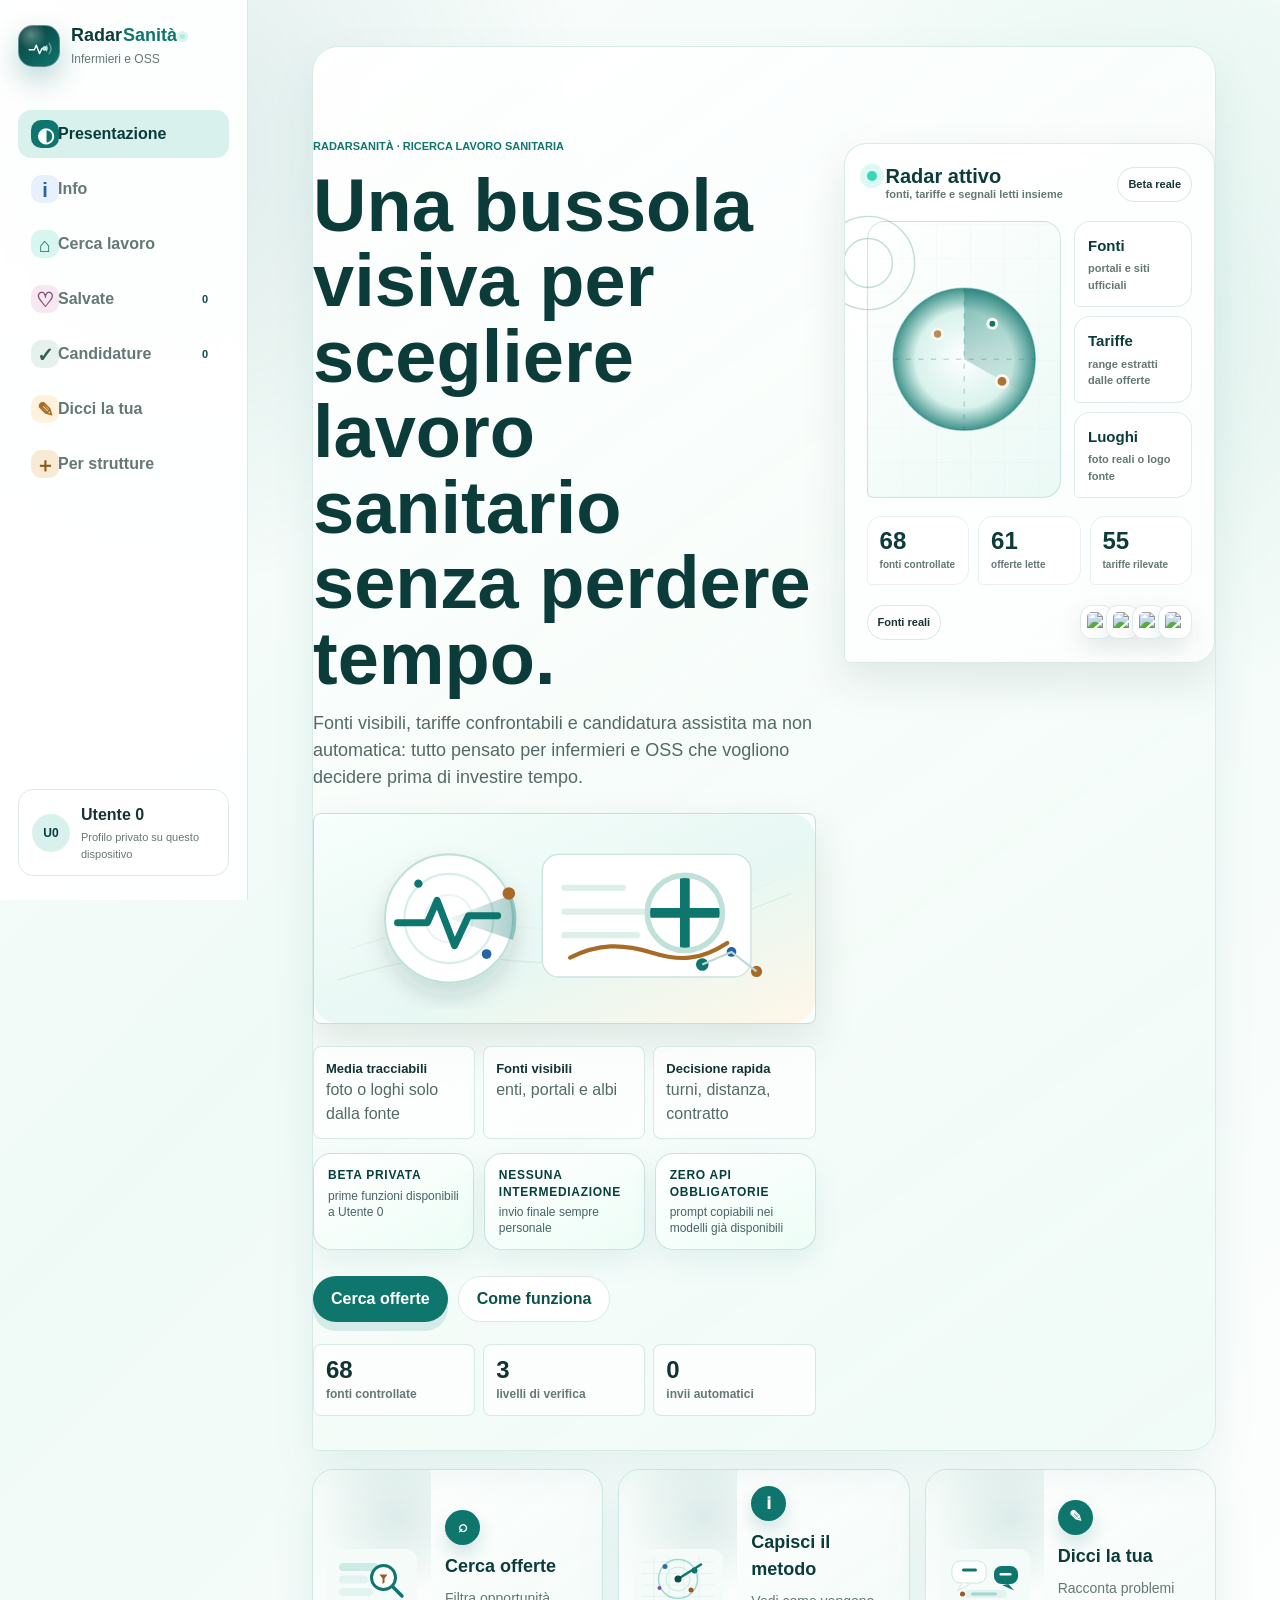
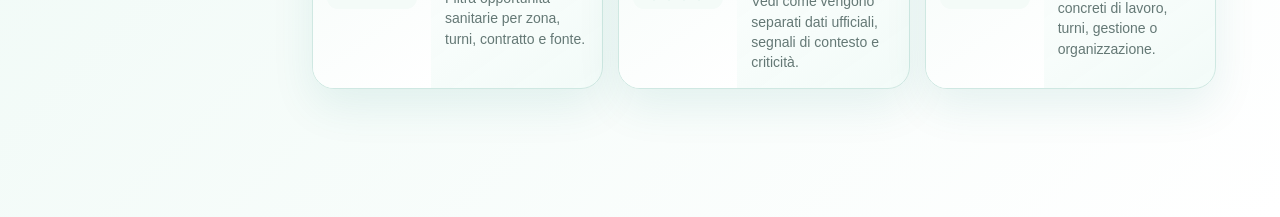
==== index.html @ 96eb1369 "Replace intro preview with brand radar" ====
<!doctype html>
<html lang="it">
<head>
  <meta charset="utf-8">
  <meta name="viewport" content="width=device-width, initial-scale=1">
  <meta name="theme-color" content="#0f766e">
  <meta http-equiv="Cache-Control" content="no-store, no-cache, must-revalidate">
  <meta http-equiv="Pragma" content="no-cache">
  <meta http-equiv="Expires" content="0">
  <title>RadarSanità</title>
  <script>
    (() => {
      const targetVersion = 57;
      const params = new URLSearchParams(window.location.search);
      const currentVersion = Number(params.get("v"));
      if (currentVersion && currentVersion < targetVersion) {
        params.set("v", String(targetVersion));
        window.location.replace(`${window.location.pathname}?${params.toString()}${window.location.hash}`);
      }
    })();
  </script>
  <link rel="stylesheet" href="styles.css?v=57">
</head>
<body>
  <div class="app-shell">
    <aside class="sidebar">
      <button class="brand" data-route="intro" aria-label="Vai alla presentazione">
        <span class="brand-mark" aria-hidden="true">
          <svg class="logo-mark" viewBox="0 0 48 48" role="img">
            <path class="logo-signal" d="M8 29h8l3-7 5 13 4-8h4"></path>
            <circle class="logo-origin" cx="32" cy="27" r="3"></circle>
            <path class="logo-wave inner" d="M35 23a8 8 0 0 1 0 8"></path>
            <path class="logo-wave outer" d="M39 19a14 14 0 0 1 0 16"></path>
          </svg>
        </span>
        <span>
          <strong class="brand-wordmark"><span>Radar</span><span>Sanità</span></strong>
          <small>Infermieri e OSS</small>
        </span>
      </button>

      <nav class="desktop-nav" aria-label="Navigazione principale">
        <button class="nav-item active" data-route="intro">
          <span class="nav-icon">◐</span>
          Presentazione
        </button>
        <button class="nav-item" data-route="info">
          <span class="nav-icon">i</span>
          Info
        </button>
        <button class="nav-item" data-route="home">
          <span class="nav-icon">⌂</span>
          Cerca lavoro
        </button>
        <button class="nav-item" data-route="saved">
          <span class="nav-icon">♡</span>
          Salvate
          <span class="nav-count" id="savedCount">0</span>
        </button>
        <button class="nav-item" data-route="applications">
          <span class="nav-icon">✓</span>
          Candidature
          <span class="nav-count" id="applicationCount">0</span>
        </button>
        <button class="nav-item" data-route="feedback">
          <span class="nav-icon">✎</span>
          Dicci la tua
        </button>
        <button class="nav-item" data-route="employers">
          <span class="nav-icon">＋</span>
          Per strutture
        </button>
      </nav>

      <div class="profile-card">
        <div class="avatar">U0</div>
        <div>
          <strong>Utente 0</strong>
          <small>Profilo privato su questo dispositivo</small>
        </div>
      </div>
    </aside>

    <main class="main">
      <header class="mobile-header">
        <button class="brand" data-route="intro" aria-label="Vai alla presentazione">
          <span class="brand-mark" aria-hidden="true">
            <svg class="logo-mark" viewBox="0 0 48 48" role="img">
              <path class="logo-signal" d="M8 29h8l3-7 5 13 4-8h4"></path>
              <circle class="logo-origin" cx="32" cy="27" r="3"></circle>
              <path class="logo-wave inner" d="M35 23a8 8 0 0 1 0 8"></path>
              <path class="logo-wave outer" d="M39 19a14 14 0 0 1 0 16"></path>
            </svg>
          </span>
          <span><strong class="brand-wordmark"><span>Radar</span><span>Sanità</span></strong></span>
        </button>
        <span class="avatar small-avatar" aria-label="Utente 0">U0</span>
      </header>

      <section class="view active" id="view-intro" data-view="intro">
        <div class="intro-hero">
          <div class="intro-copy">
            <span class="eyebrow">RadarSanità · Ricerca lavoro sanitaria</span>
            <h1>Una bussola visiva per scegliere lavoro sanitario senza perdere tempo.</h1>
            <p>
              Fonti visibili, tariffe confrontabili e candidatura assistita ma
              non automatica: tutto pensato per infermieri e OSS che
              vogliono decidere prima di investire tempo.
            </p>
            <img class="brand-hero-visual" src="assets/function-visuals/radarsanita-signature.svg" alt="Radar sanitario stilizzato con impulso, bussola e punti di ricerca">
            <div class="intro-signal-strip" aria-label="Segnali principali">
              <span><strong>Media tracciabili</strong> foto o loghi solo dalla fonte</span>
              <span><strong>Fonti visibili</strong> enti, portali e albi</span>
              <span><strong>Decisione rapida</strong> turni, distanza, contratto</span>
            </div>
            <div class="risk-mode-strip" aria-label="Modalità pilota a rischio minimo">
              <span><strong>Beta privata</strong> prime funzioni disponibili a Utente 0</span>
              <span><strong>Nessuna intermediazione</strong> invio finale sempre personale</span>
              <span><strong>Zero API obbligatorie</strong> prompt copiabili nei modelli già disponibili</span>
            </div>
            <div class="intro-actions">
              <button class="primary-button" data-route="home">Cerca offerte</button>
              <button class="secondary-button" data-route="info">Come funziona</button>
            </div>
            <div class="intro-proof-strip" aria-label="Copertura iniziale">
              <div><strong id="introSourceCount">13</strong><span>fonti controllate</span></div>
              <div><strong>3</strong><span>livelli di verifica</span></div>
              <div><strong>0</strong><span>invii automatici</span></div>
            </div>
          </div>

          <aside class="intro-panel product-preview brand-radar-card" aria-label="RadarSanita in funzione">
            <div class="radar-card-top">
              <div class="radar-card-brand">
                <span class="radar-live-dot" aria-hidden="true"></span>
                <strong>Radar attivo</strong>
                <small>fonti, tariffe e segnali letti insieme</small>
              </div>
              <span class="radar-card-status">Beta reale</span>
            </div>

            <div class="radar-composition">
              <div class="radar-screen" aria-hidden="true">
                <svg viewBox="0 0 260 260">
                  <defs>
                    <radialGradient id="radarGlow" cx="50%" cy="50%" r="55%">
                      <stop offset="0%" stop-color="#ffffff"></stop>
                      <stop offset="62%" stop-color="#d9f2ec"></stop>
                      <stop offset="100%" stop-color="#0f766e"></stop>
                    </radialGradient>
                    <linearGradient id="radarSweep" x1="0" y1="0" x2="1" y2="1">
                      <stop offset="0%" stop-color="#0f766e" stop-opacity="0.74"></stop>
                      <stop offset="100%" stop-color="#0f766e" stop-opacity="0"></stop>
                    </linearGradient>
                  </defs>
                  <circle class="radar-disc" cx="130" cy="130" r="96"></circle>
                  <circle class="radar-ring" cx="130" cy="130" r="33"></circle>
                  <circle class="radar-ring" cx="130" cy="130" r="63"></circle>
                  <path class="radar-cross" d="M130 34v192M34 130h192"></path>
                  <path class="radar-sweep" d="M130 130 L130 35 A95 95 0 0 1 213 177 Z"></path>
                  <path class="radar-pulse" d="M68 146h31l11-27 19 55 15-39h20"></path>
                  <circle class="radar-point point-a" cx="94" cy="96" r="7"></circle>
                  <circle class="radar-point point-b" cx="168" cy="82" r="6"></circle>
                  <circle class="radar-point point-c" cx="181" cy="160" r="8"></circle>
                </svg>
              </div>

              <div class="radar-signal-list">
                <span><strong>Fonti</strong><small>portali e siti ufficiali</small></span>
                <span><strong>Tariffe</strong><small>range estratti dalle offerte</small></span>
                <span><strong>Luoghi</strong><small>foto reali o logo fonte</small></span>
              </div>
            </div>

            <div class="radar-evidence-row" aria-label="Copertura letta dalla beta">
              <div><strong id="radarSourceCountShort">68</strong><span>fonti controllate</span></div>
              <div><strong id="radarOfferCount">61</strong><span>offerte lette</span></div>
              <div><strong id="radarSalaryCount">55</strong><span>tariffe rilevate</span></div>
            </div>

            <div class="radar-source-orbit" aria-label="Esempi di fonti consultate">
              <span>Fonti reali</span>
              <div>
                <img src="https://www.google.com/s2/favicons?domain=randstad.it&amp;sz=64" alt="Randstad">
                <img src="https://www.google.com/s2/favicons?domain=manpower.it&amp;sz=64" alt="Manpower">
                <img src="https://www.google.com/s2/favicons?domain=indeed.com&amp;sz=64" alt="Indeed">
                <img src="https://www.google.com/s2/favicons?domain=linkedin.com&amp;sz=64" alt="LinkedIn">
              </div>
            </div>
          </aside>
        </div>

        <section class="landing-choice-map" aria-label="Percorsi principali">
          <article data-route="home">
            <img src="assets/function-visuals/filter-search.svg" alt="Lente e filtro per cercare offerte sanitarie">
            <div>
              <span class="route-icon">⌕</span>
              <strong>Cerca offerte</strong>
              <p>Filtra opportunità sanitarie per zona, turni, contratto e fonte.</p>
            </div>
          </article>
          <article data-route="info">
            <img src="assets/function-visuals/radar-scan.svg" alt="Radar che separa fonti e segnali">
            <div>
              <span class="route-icon">i</span>
              <strong>Capisci il metodo</strong>
              <p>Vedi come vengono separati dati ufficiali, segnali di contesto e criticità.</p>
            </div>
          </article>
          <article data-route="feedback">
            <img src="assets/function-visuals/feedback-voice.svg" alt="Conversazioni e risposte aperte">
            <div>
              <span class="route-icon">✎</span>
              <strong>Dicci la tua</strong>
              <p>Racconta problemi concreti di lavoro, turni, gestione o organizzazione.</p>
            </div>
          </article>
        </section>
      </section>

      <section class="view" id="view-info" data-view="info">
        <div class="info-hero compact-info-hero">
          <div>
            <span class="eyebrow">Come funziona</span>
            <h1>Poche informazioni, ma utili alla scelta.</h1>
            <p>
              RadarSanità cerca offerte reali, mostra le fonti consultate, calcola
              la borsa dalle retribuzioni pubblicate e tiene separate le esperienze
              professionali dalle recensioni di pazienti o parenti.
            </p>
          </div>
          <img class="section-visual" src="assets/function-visuals/radar-scan.svg" alt="Radar stilizzato che collega fonti sanitarie">
        </div>

        <section class="decision-principles compact-principles" aria-label="Metodo sintetico">
          <div class="principle-grid">
            <article class="principle-card trust">
              <span class="principle-kicker">01</span>
              <img class="function-visual" src="assets/function-visuals/filter-search.svg" alt="Lente e filtro">
              <h3>Risultati solo dopo la ricerca</h3>
              <p>Profilo, posizione, raggio, turni e disponibilità definiscono cosa viene mostrato.</p>
            </article>
            <article class="principle-card value">
              <span class="principle-kicker">02</span>
              <img class="function-visual" src="assets/function-visuals/rate-market-clean.svg" alt="Grafico delle tariffe">
              <h3>Borsa da dati pubblicati</h3>
              <p>Il range nasce dalle retribuzioni lette nelle offerte consultate, non da esempi grafici.</p>
            </article>
            <article class="principle-card proof">
              <span class="principle-kicker">03</span>
              <img class="function-visual" src="assets/function-visuals/trust-stars.svg" alt="Stelle e verifica">
              <h3>Fonti e operatori separati</h3>
              <p>Loghi e link delle fonti restano visibili; le opinioni valgono solo se professionali.</p>
            </article>
          </div>
        </section>

        <section class="source-registry-section" id="sourceRegistry" aria-labelledby="sourceRegistryTitle">
          <div class="source-registry-heading">
            <div>
              <span class="eyebrow">Fonti consultate</span>
              <h2 id="sourceRegistryTitle">Ogni fonte deve essere apribile.</h2>
              <p>I loghi nelle schede derivano dai domini reali consultati. Nessuna legenda astratta sostituisce il sito originale.</p>
            </div>
            <img src="assets/function-visuals/radar-scan.svg" alt="Radar stilizzato che collega fonti diverse">
          </div>
          <div class="source-registry-list" id="sourceRegistryList" aria-live="polite"></div>
        </section>
      </section>

      <section class="view" id="view-home" data-view="home">
        <div class="home-hero">
          <div class="hero-copy">
            <span class="eyebrow">Ricerca su misura</span>
            <h1>Costruisci una ricerca che parte da te.</h1>
            <p>
              Parti dalla tua posizione attuale e scegli il raggio di ricerca. Puoi
              cercare vicino a te o in tutta Italia: vengono elaborati solo risultati
              coerenti con il tuo profilo e i tuoi vincoli.
            </p>
          </div>

          <div class="search-workbench">
            <form class="search-panel" id="searchForm">
              <div class="search-intake-heading">
                <span class="eyebrow">La tua ricerca</span>
                <strong>Completa tutti i passaggi per vedere risultati.</strong>
              </div>

              <div class="search-intake-grid">
                <section class="search-intake-step">
                  <span>01</span>
                  <div>
                    <h2>Profilo</h2>
                    <label for="searchRole">Quale lavoro cerchi?</label>
                    <select id="searchRole" required>
                      <option value="">Scegli il tuo profilo</option>
                      <option value="infermiere">Infermiere/a</option>
                      <option value="oss">OSS</option>
                    </select>
                  </div>
                </section>

                <section class="search-intake-step">
                  <span>02</span>
                  <div>
                    <h2>Distanza</h2>
                    <div class="location-field">
                      <label for="searchLocation">La tua posizione di partenza</label>
                      <div>
                        <input id="searchLocation" type="text" readonly aria-describedby="searchLocationHint" placeholder="Rilevamento della posizione...">
                        <button class="location-button" type="button" data-action="locate-search" aria-label="Aggiorna la mia posizione attuale" title="Aggiorna la mia posizione attuale">⌖</button>
                      </div>
                      <small id="searchLocationHint">La posizione attuale viene richiesta all'apertura della ricerca e serve solo a calcolare il raggio in km.</small>
                    </div>
                    <div class="location-tool" aria-label="Selezione punto di partenza">
                      <div class="location-tool-head">
                        <span aria-hidden="true">⌖</span>
                        <div>
                          <strong>Imposta il punto di partenza</strong>
                          <small>Puoi usare la posizione attuale o scegliere una località italiana.</small>
                        </div>
                      </div>
                      <div class="place-search-row">
                        <label for="searchPlace">Cerca città o comune</label>
                        <div>
                          <input id="searchPlace" list="italianPlaces" autocomplete="off" placeholder="Es. Torino, Milano, Roma, Orvieto...">
                          <button type="button" data-action="select-place">Imposta</button>
                        </div>
                        <datalist id="italianPlaces">
                          <option value="Torino"></option>
                          <option value="Lanzo Torinese"></option>
                          <option value="Ciriè"></option>
                          <option value="Venaria Reale"></option>
                          <option value="San Mauro Torinese"></option>
                          <option value="Ivrea"></option>
                          <option value="Alessandria"></option>
                          <option value="Milano"></option>
                          <option value="Bergamo"></option>
                          <option value="Capriate San Gervasio"></option>
                          <option value="Brescia"></option>
                          <option value="Genova"></option>
                          <option value="Bologna"></option>
                          <option value="Firenze"></option>
                          <option value="Venezia"></option>
                          <option value="Padova"></option>
                          <option value="Roma"></option>
                          <option value="Orvieto"></option>
                          <option value="Napoli"></option>
                          <option value="Bari"></option>
                          <option value="Pescara"></option>
                          <option value="Palermo"></option>
                          <option value="Cagliari"></option>
                        </datalist>
                      </div>
                      <div class="selected-place-card" id="selectedPlaceCard">
                        <span>Origine</span>
                        <strong>Non ancora impostata</strong>
                        <small>Il raggio partirà da qui quando scegli una distanza in km.</small>
                      </div>
                      <div class="place-shortcuts" aria-label="Località rapide">
                        <button type="button" data-action="map-location" data-label="Torino" data-lat="45.0703" data-lng="7.6869">Torino</button>
                        <button type="button" data-action="map-location" data-label="Milano" data-lat="45.4642" data-lng="9.1900">Milano</button>
                        <button type="button" data-action="map-location" data-label="Roma" data-lat="41.9028" data-lng="12.4964">Roma</button>
                        <button type="button" data-action="map-location" data-label="Napoli" data-lat="40.8518" data-lng="14.2681">Napoli</button>
                        <button type="button" data-action="map-location" data-label="Bari" data-lat="41.1171" data-lng="16.8719">Bari</button>
                        <button type="button" data-action="map-location" data-label="Palermo" data-lat="38.1157" data-lng="13.3615">Palermo</button>
                      </div>
                    </div>
                    <label for="searchDistance">Entro quale distanza vuoi cercare?</label>
                    <select id="searchDistance" required>
                      <option value="">Scegli una distanza</option>
                      <option value="10">Entro 10 km</option>
                      <option value="15">Entro 15 km</option>
                      <option value="30">Entro 30 km</option>
                      <option value="50">Entro 50 km</option>
                      <option value="9999">In tutta Italia</option>
                    </select>
                  </div>
                </section>

                <section class="search-intake-step">
                  <span>03</span>
                  <div>
                    <h2>Vincoli</h2>
                    <span class="choice-group-label" id="searchShiftsLabel">Quale organizzazione accetti?</span>
                    <div class="preference-grid" role="group" aria-labelledby="searchShiftsLabel">
                      <label class="preference-chip"><input type="checkbox" name="searchShift" value="noNights"> Escludi notti</label>
                      <label class="preference-chip"><input type="checkbox" name="searchShift" value="dayOnly"> Solo diurno</label>
                      <label class="preference-chip"><input type="checkbox" name="searchShift" value="twoShifts"> Due turni</label>
                      <label class="preference-chip"><input type="checkbox" name="searchShift" value="threeShifts"> Tre turni</label>
                      <label class="preference-chip"><input type="checkbox" name="searchShift" value="any" checked> Valuto tutto</label>
                    </div>
                    <span class="choice-group-label" id="searchAvailabilityLabel">Quando saresti disponibile?</span>
                    <div class="preference-grid" role="group" aria-labelledby="searchAvailabilityLabel">
                      <label class="preference-chip"><input type="checkbox" name="searchAvailability" value="immediate"> Da subito</label>
                      <label class="preference-chip"><input type="checkbox" name="searchAvailability" value="days"> Entro giorni</label>
                      <label class="preference-chip"><input type="checkbox" name="searchAvailability" value="weeks"> Entro settimane</label>
                      <label class="preference-chip"><input type="checkbox" name="searchAvailability" value="months"> Tra mesi</label>
                      <label class="preference-chip"><input type="checkbox" name="searchAvailability" value="any" checked> Da concordare</label>
                    </div>
                  </div>
                </section>
              </div>

              <fieldset class="intake-contracts">
                <legend>Contratto che valuti</legend>
                <label class="check-row"><input type="checkbox" value="Tempo indeterminato" name="intakeContract"> Tempo indeterminato</label>
                <label class="check-row"><input type="checkbox" value="Tempo determinato" name="intakeContract"> Tempo determinato</label>
                <label class="check-row"><input type="checkbox" value="Partita IVA / libera professione" name="intakeContract"> Partita IVA</label>
              </fieldset>

              <label class="search-label" for="searchNotes">Cosa vuoi evitare o trovare? <span>facoltativo</span></label>
              <textarea id="searchNotes" rows="3" autocomplete="off" placeholder="Es. festivi solo occasionali, preferisco ambulatorio, auto disponibile..."></textarea>

              <button class="primary-button search-button intake-submit" type="submit">
                Elabora la mia ricerca
              </button>
            <p class="search-intake-note">Nessuna bacheca generale: vedrai solo risultati nel raggio e con i criteri scelti.</p>
            </form>

            <aside class="live-radar-panel" aria-label="Radar ricerca">
              <div class="radar-panel-head">
                <span>Ricerca su misura</span>
                <strong id="radarSourceCount">13 fonti controllate</strong>
              </div>
              <div class="radar-scope" aria-hidden="true">
                <span class="radar-ring r1"></span>
                <span class="radar-ring r2"></span>
                <span class="radar-ring r3"></span>
                <span class="radar-axis horizontal"></span>
                <span class="radar-axis vertical"></span>
                <span class="radar-sweep"></span>
                <span class="radar-hit hit-a"></span>
                <span class="radar-hit hit-b"></span>
                <span class="radar-hit hit-c"></span>
              </div>
              <div class="radar-legend">
                <span><strong>Profilo</strong> prima scelta</span>
                <span><strong>Vincoli</strong> prima dei risultati</span>
                <span><strong>Fonti</strong> solo nel perimetro scelto</span>
              </div>
            </aside>
          </div>
        </div>

      </section>

      <section class="view" id="view-results" data-view="results">
        <div class="page-header">
          <button class="back-button" data-route="home" aria-label="Torna alla home">←</button>
          <div>
            <span class="eyebrow">Risultati</span>
            <h1>Offerte adatte a te</h1>
            <p id="resultsSummary">La tua ricerca personalizzata</p>
          </div>
        </div>

        <div class="triage-strip" id="resultsTriage" aria-label="Sintesi della tua ricerca">
          <div><small>Prima scelta</small><strong>Ambulatoriale</strong><span>Massima compatibilità</span></div>
          <div><small>Da leggere</small><strong>2 criticità</strong><span>Retribuzione e festivi</span></div>
          <div><small>Scartate</small><strong>31 offerte</strong><span>Fuori profilo o distanza</span></div>
        </div>

        <div class="results-layout">
          <aside class="filters-panel">
            <div class="filter-panel-header">
              <h2>Filtri</h2>
              <button class="text-button" id="resetFilters">Azzera</button>
            </div>

            <label class="field-label" for="categoryFilter">Tipologia</label>
            <select id="categoryFilter">
              <option value="all">Tutte</option>
              <option value="privato">Lavoro privato</option>
              <option value="concorso">Concorsi e avvisi</option>
              <option value="lp">Libera professione</option>
              <option value="oss">Opportunità OSS</option>
            </select>

            <label class="field-label spaced-label" for="distanceFilter">Distanza massima</label>
            <select id="distanceFilter">
              <option value="100">Qualsiasi</option>
              <option value="30" selected>30 km</option>
              <option value="15">15 km</option>
              <option value="10">10 km</option>
              <option value="50">50 km</option>
              <option value="9999">Nessun limite nazionale</option>
            </select>

            <fieldset>
              <legend>Contratto</legend>
              <label class="check-row">
                <input type="checkbox" value="Tempo indeterminato" name="contract">
                Tempo indeterminato
              </label>
              <label class="check-row">
                <input type="checkbox" value="Tempo determinato" name="contract">
                Tempo determinato
              </label>
              <label class="check-row">
                <input type="checkbox" value="Partita IVA / libera professione" name="contract">
                Partita IVA
              </label>
            </fieldset>

            <span class="field-label spaced-label">Turni</span>
            <div class="filter-choice-grid" role="group" aria-label="Filtro turni">
              <label class="check-row"><input type="checkbox" value="any" name="shiftFilter" checked> Qualsiasi</label>
              <label class="check-row"><input type="checkbox" value="noNights" name="shiftFilter"> Senza notti</label>
              <label class="check-row"><input type="checkbox" value="dayOnly" name="shiftFilter"> Solo diurno</label>
              <label class="check-row"><input type="checkbox" value="twoShifts" name="shiftFilter"> Due turni</label>
              <label class="check-row"><input type="checkbox" value="threeShifts" name="shiftFilter"> Tre turni</label>
            </div>

            <span class="field-label spaced-label">Disponibilità a iniziare</span>
            <div class="filter-choice-grid" role="group" aria-label="Filtro disponibilità">
              <label class="check-row"><input type="checkbox" value="any" name="availabilityFilter" checked> Da concordare</label>
              <label class="check-row"><input type="checkbox" value="immediate" name="availabilityFilter"> Da subito</label>
              <label class="check-row"><input type="checkbox" value="days" name="availabilityFilter"> Entro giorni</label>
              <label class="check-row"><input type="checkbox" value="weeks" name="availabilityFilter"> Entro settimane</label>
              <label class="check-row"><input type="checkbox" value="months" name="availabilityFilter"> Tra mesi</label>
            </div>

            <button class="primary-button full-button" id="applyFilters">
              Applica filtri
            </button>
          </aside>

          <div class="results-content">
            <section class="screening-panel" aria-labelledby="screeningTitle">
              <div>
                <span class="eyebrow">Scrematura guidata</span>
                <h2 id="screeningTitle">Perché vedi questi risultati</h2>
                <p id="screeningSummary">RadarSanità applica filtri dichiarati e accorpa le offerte uguali trovate su più fonti.</p>
              </div>
              <div class="screening-grid" id="screeningGrid"></div>
            </section>

            <div class="results-toolbar">
              <strong id="resultCount">0 offerte</strong>
              <label>
                Ordina
                <select id="sortJobs">
                  <option value="match">Più adatte</option>
                  <option value="distance">Più vicine</option>
                  <option value="deadline">Scadenza</option>
                </select>
              </label>
            </div>
            <div class="job-list" id="jobList"></div>
            <div class="empty-state hidden" id="emptyState">
              <span class="empty-icon">⌕</span>
              <h2>Nessuna offerta verificata per la tua ricerca</h2>
              <p>La raccolta viene analizzata, ma nessuna scheda supera tutti i vincoli impostati.</p>
              <div class="search-analysis" id="searchAnalysis"></div>
              <button class="secondary-button" id="emptyReset">Modifica la ricerca</button>
            </div>
            <section class="personal-market-panel" id="personalMarketPanel" aria-live="polite"></section>
          </div>
        </div>
      </section>

      <section class="view" id="view-detail" data-view="detail">
        <div id="jobDetail"></div>
      </section>

      <section class="view" id="view-apply" data-view="apply">
        <div id="applicationWizard"></div>
      </section>

      <section class="view" id="view-saved" data-view="saved">
        <div class="page-header">
          <button class="back-button" data-route="home">←</button>
          <div>
            <span class="eyebrow">Area personale</span>
            <h1>Offerte salvate</h1>
            <p>Le opportunità che vuoi rivedere con calma.</p>
          </div>
        </div>
        <div class="job-list" id="savedJobs"></div>
        <div class="empty-state" id="savedEmpty">
          <span class="empty-icon">♡</span>
          <h2>Non hai ancora salvato offerte</h2>
          <p>Usa il cuore sulle offerte che vuoi ritrovare qui.</p>
          <button class="primary-button" data-route="home">Avvia una ricerca</button>
        </div>
      </section>

      <section class="view" id="view-applications" data-view="applications">
        <div class="page-header">
          <button class="back-button" data-route="home">←</button>
          <div>
            <span class="eyebrow">Area personale</span>
            <h1>Le tue candidature</h1>
            <p>Bozze, checklist e passaggi preparati per candidarti personalmente sui canali ufficiali.</p>
          </div>
        </div>

        <div class="application-list" id="applicationsList" aria-live="polite"></div>
      </section>

      <section class="view" id="view-feedback" data-view="feedback">
        <div class="feedback-hero">
          <div>
            <span class="eyebrow">Dicci la tua</span>
            <h1>Racconta cosa pesa davvero nel lavoro sanitario.</h1>
            <p>
              Rispondi con episodi concreti: turni, carichi, clima, crescita,
              burocrazia, famiglia, ricerca lavoro, gestione personale o qualunque
              altro problema che incontri davvero.
            </p>
          </div>
          <aside class="feedback-note-card">
            <span>Due percorsi</span>
            <strong>Professionisti e strutture</strong>
            <p>Le domande cambiano in base a chi vive il reparto e a chi organizza il personale.</p>
          </aside>
        </div>

        <div class="feedback-role-toggle" role="group" aria-label="Scegli il percorso">
          <button class="selected" type="button" data-feedback-role="candidate">
            <span>IN</span>
            Infermieri e OSS
          </button>
          <button type="button" data-feedback-role="employer">
            <span>EN</span>
            Enti e strutture
          </button>
        </div>

        <form class="feedback-form" id="feedbackForm">
          <div class="feedback-panel" data-feedback-panel="candidate">
            <div class="feedback-question">
              <label for="fbCandidateSearch">Negli ultimi mesi, quale problema lavorativo ti ha pesato di più?</label>
              <textarea id="fbCandidateSearch" rows="4" placeholder="Turni, carichi, notti, clima, stipendio, distanza, famiglia, formazione, burocrazia, altro..."></textarea>
            </div>
            <div class="feedback-question">
              <label for="fbCandidateMissing">Racconta un episodio concreto in cui ti sei sentito bloccato o poco ascoltato.</label>
              <textarea id="fbCandidateMissing" rows="4" placeholder="Cosa è successo, chi era coinvolto, cosa hai provato a fare e cosa non ha funzionato?"></textarea>
            </div>
            <div class="feedback-question">
              <label for="fbCandidateAbandoned">Quale decisione o attività rimandi spesso perché è troppo faticosa?</label>
              <textarea id="fbCandidateAbandoned" rows="4" placeholder="Cambiare lavoro, chiedere informazioni, organizzare turni, fare documenti, parlare con coordinatori, formarti..."></textarea>
            </div>
            <div class="feedback-question">
              <label for="fbCandidateWorkaround">Come provi a risolvere oggi e cosa ti costa?</label>
              <textarea id="fbCandidateWorkaround" rows="4" placeholder="Colleghi, gruppi, chiamate, note, agenzie, famiglia, rinunce, straordinari, compromessi, tempo perso..."></textarea>
            </div>
          </div>

          <div class="feedback-panel hidden" data-feedback-panel="employer">
            <div class="feedback-question">
              <label for="fbEmployerSearch">Quale problema organizzativo o di personale pesa di più oggi?</label>
              <textarea id="fbEmployerSearch" rows="4" placeholder="Turnover, assenze, copertura turni, clima interno, candidature, costi, formazione, documenti, qualità assistenziale..."></textarea>
            </div>
            <div class="feedback-question">
              <label for="fbEmployerBlock">Racconta l'ultimo episodio in cui il problema ha creato un costo concreto.</label>
              <textarea id="fbEmployerBlock" rows="4" placeholder="Turno scoperto, urgenza, agenzia, straordinari, lamentele, colloqui saltati, reparto in difficoltà..."></textarea>
            </div>
            <div class="feedback-question">
              <label for="fbEmployerRepeat">Quale attività ripetitiva porta via più tempo al coordinamento?</label>
              <textarea id="fbEmployerRepeat" rows="4" placeholder="Telefonate, chiarimenti, turni, documenti, colloqui, inserimenti, gestione assenze, comunicazioni interne..."></textarea>
            </div>
            <div class="feedback-question">
              <label for="fbEmployerTools">Come lo gestite oggi e cosa non funziona bene?</label>
              <textarea id="fbEmployerTools" rows="4" placeholder="Fogli, gestionali, chat, agenzie, passaparola, procedure interne, riunioni, soluzioni manuali o temporanee..."></textarea>
            </div>
          </div>

          <div class="feedback-actions">
            <button class="primary-button" type="button" data-action="copy-feedback">Copia risposte</button>
            <button class="secondary-button" type="reset">Ripulisci</button>
          </div>
        </form>
      </section>

      <section class="view" id="view-employers" data-view="employers">
        <div class="sponsor-page">
          <section class="sponsor-hero">
            <div>
              <span class="eyebrow">Enti e strutture</span>
              <h1>Sponsorizzazioni dichiarate, solo se compatibili con le ricerche.</h1>
              <p>
                Le strutture possono chiedere priorità di evidenza sulla piattaforma.
                La visibilità commerciale resta separata dalla compatibilità: un annuncio
                sponsorizzato compare in evidenza solo quando è pertinente per ruolo,
                zona, turni e requisiti cercati dall'utente.
              </p>
              <div class="sponsor-safety-strip">
                <span>Nessuna vendita di profili</span>
                <span>Nessun pay-per-hire</span>
                <span>Sponsorizzazione dichiarata</span>
              </div>
            </div>
            <img src="assets/function-visuals/trust-stars.svg" alt="Priorità dichiarata e compatibilità verificata">
          </section>

          <form class="sponsor-form" id="sponsorForm">
            <div class="sponsor-risk-note">
              RadarSanità in questa fase non fa intermediazione, selezione o invio di candidati alle strutture. Raccoglie richieste commerciali per dare evidenza dichiarata a offerte compatibili e migliorare la chiarezza delle informazioni pubblicate.
            </div>
            <div class="form-grid">
              <div class="form-field">
                <label for="sponsorStructure">Nome struttura o ente</label>
                <input id="sponsorStructure" placeholder="Es. RSA, clinica, cooperativa, ente pubblico">
              </div>
              <div class="form-field">
                <label for="sponsorReferent">Referente</label>
                <input id="sponsorReferent" placeholder="Nome e ruolo">
              </div>
              <div class="form-field">
                <label for="sponsorContact">Email o telefono</label>
                <input id="sponsorContact" placeholder="Contatto per essere richiamati">
              </div>
              <div class="form-field">
                <label for="sponsorArea">Zona e profili cercati</label>
                <input id="sponsorArea" placeholder="Es. Torino Nord, infermieri, OSS, notti, RSA">
              </div>
              <div class="form-field full">
                <label for="sponsorMessage">Messaggio</label>
                <textarea id="sponsorMessage" rows="7" placeholder="Scrivi cosa vuoi sponsorizzare, per quale periodo, quali profili cerchi e quali dati vuoi rendere visibili."></textarea>
              </div>
            </div>
            <div class="sponsor-note">
              La richiesta non altera i risultati organici: serve a valutare una posizione in evidenza dichiarata e compatibile, senza costi tecnici aggiuntivi nella fase pilota.
            </div>
            <div class="sponsor-actions">
              <button class="primary-button" type="button" data-action="copy-sponsor-request">Copia richiesta</button>
              <button class="secondary-button" type="reset">Ripulisci</button>
            </div>
          </form>
        </div>
      </section>
    </main>

    <nav class="mobile-nav" aria-label="Navigazione mobile">
      <button class="mobile-nav-item active" data-route="intro">
        <span>◐</span>
        Home
      </button>
      <button class="mobile-nav-item" data-route="info">
        <span>i</span>
        Info
      </button>
      <button class="mobile-nav-item" data-route="home">
        <span>⌂</span>
        Cerca
      </button>
      <button class="mobile-nav-item" data-route="saved">
        <span>♡</span>
        Salvate
      </button>
      <button class="mobile-nav-item" data-route="feedback">
        <span>✎</span>
        Dicci
      </button>
      <button class="mobile-nav-item" data-route="employers">
        <span>＋</span>
        Enti
      </button>
    </nav>
  </div>

  <div class="toast" id="toast" role="status" aria-live="polite"></div>

  <script src="data.js?v=57"></script>
  <script src="app.js?v=57"></script>
</body>
</html>
---- styles.css ----
:root {
  --teal-950: #0b3c3a;
  --teal-900: #0d514c;
  --teal-700: #0f766e;
  --teal-600: #12857b;
  --teal-100: #d9f1ed;
  --teal-50: #eef9f7;
  --blue: #316f9f;
  --blue-soft: #e9f3fb;
  --green: #2f855a;
  --green-soft: #e8f6ee;
  --violet: #7157aa;
  --violet-soft: #f0edfa;
  --amber: #a96f1f;
  --amber-soft: #fff5dc;
  --rose: #b84d63;
  --rose-soft: #fbecef;
  --ink: #173332;
  --muted: #647875;
  --paper: #f6f8f7;
  --surface: #ffffff;
  --line: #dfe8e5;
  --soft: #f0f4f3;
  --orange: #d96d2b;
  --orange-soft: #fff0e6;
  --red: #c4443c;
  --shadow: 0 18px 50px rgba(20, 67, 62, 0.09);
  --sidebar-width: 248px;
}

* {
  box-sizing: border-box;
}

html {
  min-height: 100%;
  background: var(--paper);
  scroll-behavior: smooth;
}

body {
  min-height: 100vh;
  margin: 0;
  color: var(--ink);
  background:
    linear-gradient(180deg, #f8fbfa 0%, #eef5f2 45%, #fffaf5 100%);
  font-family: Inter, ui-sans-serif, -apple-system, BlinkMacSystemFont, "Segoe UI", sans-serif;
  line-height: 1.5;
}

button,
input,
select,
textarea {
  font: inherit;
}

button {
  color: inherit;
}

button:focus-visible,
input:focus-visible,
select:focus-visible,
textarea:focus-visible,
summary:focus-visible {
  outline: 3px solid rgba(18, 133, 123, 0.25);
  outline-offset: 2px;
}

h1,
h2,
h3,
h4,
p {
  margin-top: 0;
}

.hidden {
  display: none !important;
}

.app-shell {
  min-height: 100vh;
}

.sidebar {
  position: fixed;
  inset: 0 auto 0 0;
  z-index: 20;
  display: flex;
  width: var(--sidebar-width);
  flex-direction: column;
  padding: 24px 18px;
  border-right: 1px solid var(--line);
  background: rgba(255, 255, 255, 0.92);
  backdrop-filter: blur(16px);
}

.brand {
  display: flex;
  align-items: center;
  gap: 11px;
  padding: 0;
  border: 0;
  background: transparent;
  cursor: pointer;
  text-align: left;
}

.brand-mark {
  display: grid;
  width: 42px;
  height: 42px;
  flex: 0 0 42px;
  place-items: center;
  border: 1px solid rgba(255, 255, 255, 0.32);
  border-radius: 15px;
  color: white;
  background:
    radial-gradient(circle at 30% 22%, rgba(217, 241, 237, 0.36), transparent 36%),
    linear-gradient(145deg, var(--teal-950), var(--teal-700));
  box-shadow: 0 12px 28px rgba(15, 118, 110, 0.29);
  font-weight: 900;
}

.logo-mark {
  width: 31px;
  height: 31px;
  overflow: visible;
}

.logo-signal,
.logo-wave {
  fill: none;
  stroke-linecap: round;
  stroke-linejoin: round;
}

.logo-signal {
  stroke: #ffffff;
  stroke-width: 2.2;
}

.logo-wave.inner {
  stroke: rgba(217, 241, 237, 0.78);
  stroke-width: 2.1;
}

.logo-wave.outer {
  stroke: rgba(217, 241, 237, 0.46);
  stroke-width: 2.1;
}

.logo-origin {
  fill: #9ff3df;
  stroke: rgba(255, 255, 255, 0.9);
  stroke-width: 1.2;
}

.brand strong,
.brand small {
  display: block;
}

.brand strong {
  font-size: 17px;
  line-height: 1.1;
}

.brand .brand-wordmark {
  display: inline-flex;
  align-items: baseline;
  gap: 1px;
  color: var(--teal-950);
  font-size: 18px;
  font-weight: 900;
}

.brand-wordmark span:first-child {
  letter-spacing: 0;
}

.brand-wordmark span:last-child {
  color: var(--teal-700);
  font-weight: 780;
}

.brand-wordmark span:last-child::after {
  display: inline-block;
  width: 5px;
  height: 5px;
  margin: 0 0 2px 3px;
  border-radius: 50%;
  background: #9ff3df;
  box-shadow: 0 0 0 3px rgba(15, 118, 110, 0.11);
  content: "";
}

.brand small {
  margin-top: 2px;
  color: var(--muted);
  font-size: 12px;
}

.desktop-nav {
  display: grid;
  gap: 7px;
  margin-top: 42px;
}

.nav-item {
  display: grid;
  grid-template-columns: 27px 1fr auto;
  align-items: center;
  min-height: 48px;
  padding: 0 13px;
  border: 0;
  border-radius: 13px;
  color: var(--muted);
  background: transparent;
  cursor: pointer;
  font-weight: 720;
  text-align: left;
}

.nav-item:hover {
  color: var(--teal-900);
  background: var(--teal-50);
}

.nav-item.active {
  color: var(--teal-950);
  background: var(--teal-100);
}

.nav-icon {
  display: inline-grid;
  width: 28px;
  height: 28px;
  place-items: center;
  border-radius: 8px;
  color: var(--teal-900);
  background: #eef8f5;
  font-size: 20px;
}

.nav-item:nth-child(1) .nav-icon,
.mobile-nav-item:nth-child(1) .nav-icon {
  color: #0f766e;
  background: #dff3ee;
}

.nav-item:nth-child(2) .nav-icon,
.mobile-nav-item:nth-child(2) .nav-icon {
  color: #2563a9;
  background: #e8f1fb;
}

.nav-item:nth-child(3) .nav-icon,
.mobile-nav-item:nth-child(3) .nav-icon {
  color: #0f766e;
  background: #d8f6ef;
}

.nav-item:nth-child(4) .nav-icon,
.mobile-nav-item:nth-child(4) .nav-icon {
  color: #8b4e79;
  background: #f5e8f1;
}

.nav-item:nth-child(5) .nav-icon,
.mobile-nav-item:nth-child(5) .nav-icon {
  color: #365f54;
  background: #e6f1ed;
}

.nav-item:nth-child(6) .nav-icon,
.mobile-nav-item:nth-child(6) .nav-icon {
  color: #a86b25;
  background: #fff2dc;
}

.nav-item:nth-child(7) .nav-icon,
.mobile-nav-item:nth-child(7) .nav-icon {
  color: #8a5b1f;
  background: #f9ead5;
}

.nav-count {
  display: grid;
  min-width: 22px;
  height: 22px;
  padding: 0 6px;
  place-items: center;
  border-radius: 999px;
  color: var(--teal-900);
  background: rgba(255, 255, 255, 0.72);
  font-size: 11px;
}

.profile-card {
  display: flex;
  align-items: center;
  gap: 11px;
  margin-top: auto;
  padding: 13px;
  border: 1px solid var(--line);
  border-radius: 15px;
  background: var(--surface);
}

.profile-card strong,
.profile-card small {
  display: block;
}

.profile-card small {
  margin-top: 2px;
  color: var(--muted);
  font-size: 11px;
}

.avatar {
  display: grid;
  width: 38px;
  height: 38px;
  flex: 0 0 38px;
  place-items: center;
  border: 0;
  border-radius: 50%;
  color: var(--teal-950);
  background: var(--teal-100);
  font-size: 12px;
  font-weight: 850;
}

.main {
  min-height: 100vh;
  margin-left: var(--sidebar-width);
  padding: 38px clamp(24px, 5vw, 74px) 70px;
}

.mobile-header,
.mobile-nav {
  display: none;
}

.view {
  display: none;
  width: min(1180px, 100%);
  margin: 0 auto;
  animation: view-in 180ms ease-out;
}

.view.active {
  display: block;
}

@keyframes view-in {
  from {
    opacity: 0;
    transform: translateY(4px);
  }
  to {
    opacity: 1;
    transform: translateY(0);
  }
}

.home-hero {
  padding: 62px 0 58px;
}

.intro-hero {
  display: grid;
  grid-template-columns: minmax(0, 1.15fr) minmax(320px, 0.85fr);
  gap: 28px;
  align-items: center;
  padding: 48px 0 30px;
}

.intro-copy {
  max-width: 820px;
}

.intro-copy p {
  max-width: 760px;
  color: var(--muted);
  font-size: 18px;
}

.brand-hero-visual {
  display: block;
  width: min(100%, 620px);
  margin-top: 22px;
  border: 1px solid #c5ded8;
  border-radius: 8px;
  background: #f8fffc;
  box-shadow: 0 18px 44px rgba(23, 51, 50, 0.11);
}

.intro-highlights {
  display: flex;
  flex-wrap: wrap;
  gap: 8px;
  margin-top: 20px;
}

.intro-highlights span {
  padding: 8px 11px;
  border: 1px solid #c4ddd8;
  border-radius: 999px;
  color: var(--teal-900);
  background: rgba(238, 249, 247, 0.9);
  font-size: 12px;
  font-weight: 820;
}

.intro-actions {
  display: flex;
  flex-wrap: wrap;
  gap: 10px;
  margin-top: 26px;
}

.intro-signal-strip {
  display: grid;
  grid-template-columns: repeat(3, minmax(0, 1fr));
  gap: 8px;
  margin-top: 22px;
}

.intro-signal-strip span,
.intro-proof-strip div {
  min-height: 64px;
  padding: 12px;
  border: 1px solid rgba(15, 118, 110, 0.16);
  border-radius: 8px;
  background: rgba(255, 255, 255, 0.86);
  box-shadow: 0 10px 24px rgba(23, 51, 50, 0.045);
}

.intro-signal-strip strong,
.intro-proof-strip strong,
.intro-proof-strip span {
  display: block;
}

.intro-signal-strip strong {
  color: var(--teal-900);
  font-size: 13px;
}

.intro-proof-strip {
  display: grid;
  grid-template-columns: repeat(3, minmax(0, 1fr));
  gap: 8px;
  margin-top: 22px;
  max-width: 720px;
}

.intro-proof-strip strong {
  color: var(--teal-950);
  font-size: 24px;
  line-height: 1.05;
}

.intro-proof-strip span {
  margin-top: 3px;
  color: var(--muted);
  font-size: 12px;
  font-weight: 720;
}

.intro-panel {
  display: grid;
  gap: 15px;
  padding: 24px;
  border: 1px solid #c9ddd9;
  border-radius: 8px;
  background:
    linear-gradient(145deg, rgba(15, 118, 110, 0.08), transparent 42%),
    linear-gradient(145deg, #ffffff, #f4fbf9);
  box-shadow: 0 24px 60px rgba(20, 67, 62, 0.13);
}

.product-preview {
  position: relative;
  overflow: hidden;
}

.preview-window-bar {
  display: flex;
  align-items: center;
  gap: 6px;
  color: var(--muted);
  font-size: 12px;
  font-weight: 820;
}

.preview-window-bar span {
  width: 8px;
  height: 8px;
  border-radius: 50%;
  background: #cddbd8;
}

.preview-window-bar strong {
  margin-left: 6px;
}

.preview-job {
  display: grid;
  gap: 5px;
  padding: 16px;
  border: 1px solid var(--line);
  border-radius: 8px;
  background: rgba(255, 255, 255, 0.84);
}

.preview-job strong {
  font-size: 22px;
  line-height: 1.1;
  letter-spacing: 0;
}

.preview-job small {
  color: var(--muted);
}

.preview-accordion {
  display: flex;
  align-items: center;
  justify-content: space-between;
  gap: 12px;
  padding: 13px 14px;
  border: 1px solid rgba(223, 232, 229, 0.95);
  border-radius: 8px;
  color: var(--ink);
  background: rgba(255, 255, 255, 0.72);
  font-size: 13px;
  font-weight: 760;
}

.preview-decision-row {
  display: grid;
  grid-template-columns: repeat(3, minmax(0, 1fr));
  gap: 8px;
}

.preview-decision-row div {
  min-width: 0;
  padding: 11px;
  border: 1px solid rgba(15, 118, 110, 0.16);
  border-radius: 8px;
  background: white;
}

.preview-decision-row small,
.preview-decision-row strong {
  display: block;
}

.preview-decision-row small {
  color: var(--muted);
  font-size: 10px;
  font-weight: 760;
}

.preview-decision-row strong {
  margin-top: 2px;
  color: var(--teal-950);
  font-size: 13px;
}

.preview-accordion strong {
  color: var(--teal-700);
  font-size: 12px;
}

.preview-market-line {
  display: grid;
  gap: 8px;
  padding: 15px;
  border-radius: 8px;
  color: var(--teal-900);
  background: var(--teal-50);
  font-size: 12px;
  font-weight: 860;
}

.preview-market-line svg {
  width: 100%;
  height: 52px;
}

.preview-market-line path {
  fill: none;
  stroke: var(--teal-700);
  stroke-width: 4;
  stroke-linecap: round;
}

.preview-trust-strip {
  display: flex;
  flex-wrap: wrap;
  gap: 7px;
}

.preview-trust-strip span {
  padding: 7px 9px;
  border: 1px solid #cfe1dd;
  border-radius: 999px;
  color: #365a55;
  background: white;
  font-size: 11px;
  font-weight: 800;
}

.brand-radar-card {
  gap: 18px;
  padding: 22px;
  background:
    radial-gradient(circle at 76% 18%, rgba(188, 238, 224, 0.58), transparent 30%),
    linear-gradient(152deg, rgba(255, 255, 255, 0.9), rgba(239, 249, 246, 0.74));
}

.radar-card-top,
.radar-source-orbit {
  display: flex;
  align-items: center;
  justify-content: space-between;
  gap: 14px;
}

.radar-card-brand {
  display: grid;
  grid-template-columns: 10px minmax(0, 1fr);
  column-gap: 9px;
  align-items: center;
}

.radar-card-brand strong {
  color: var(--teal-950);
  font-size: 20px;
  line-height: 1;
}

.radar-card-brand small {
  grid-column: 2;
  color: var(--muted);
  font-size: 11px;
  font-weight: 760;
}

.radar-live-dot {
  width: 10px;
  height: 10px;
  border-radius: 999px;
  background: #36d7b7;
  box-shadow: 0 0 0 7px rgba(54, 215, 183, 0.16);
}

.radar-card-status,
.radar-source-orbit > span {
  flex: 0 0 auto;
  padding: 8px 10px;
  border: 1px solid rgba(15, 118, 110, 0.16);
  border-radius: 999px;
  color: var(--teal-800);
  background: rgba(255, 255, 255, 0.76);
  font-size: 11px;
  font-weight: 860;
}

.radar-composition {
  display: grid;
  grid-template-columns: minmax(0, 1fr) minmax(118px, 0.52fr);
  gap: 13px;
  align-items: stretch;
}

.radar-screen {
  display: grid;
  place-items: center;
  min-height: 250px;
  border: 1px solid rgba(15, 118, 110, 0.17);
  border-radius: 18px 18px 18px 6px;
  background:
    linear-gradient(135deg, rgba(255, 255, 255, 0.72), rgba(221, 245, 238, 0.56)),
    repeating-linear-gradient(0deg, rgba(15, 118, 110, 0.06) 0 1px, transparent 1px 34px),
    repeating-linear-gradient(90deg, rgba(15, 118, 110, 0.06) 0 1px, transparent 1px 34px);
}

.radar-screen svg {
  width: min(100%, 252px);
  height: auto;
  overflow: visible;
}

.radar-disc {
  fill: url(#radarGlow);
  stroke: rgba(15, 118, 110, 0.34);
  stroke-width: 2;
}

.radar-ring,
.radar-cross {
  fill: none;
  stroke: rgba(15, 118, 110, 0.24);
  stroke-width: 2;
}

.radar-cross {
  stroke-dasharray: 7 10;
}

.radar-sweep {
  fill: url(#radarSweep);
  opacity: 0.58;
}

.radar-pulse {
  fill: none;
  stroke: var(--teal-800);
  stroke-linecap: round;
  stroke-linejoin: round;
  stroke-width: 9;
}

.radar-point {
  fill: #a86624;
  stroke: #fffaf0;
  stroke-width: 4;
}

.point-a {
  opacity: 0.72;
}

.point-b {
  fill: var(--teal-700);
}

.point-c {
  opacity: 0.9;
}

.radar-signal-list {
  display: grid;
  gap: 9px;
}

.radar-signal-list span {
  display: grid;
  align-content: center;
  min-height: 73px;
  padding: 13px;
  border: 1px solid rgba(15, 118, 110, 0.14);
  border-radius: 16px 16px 16px 5px;
  background: rgba(255, 255, 255, 0.78);
}

.radar-signal-list strong,
.radar-signal-list small {
  display: block;
}

.radar-signal-list strong {
  color: var(--teal-950);
  font-size: 15px;
}

.radar-signal-list small {
  margin-top: 3px;
  color: var(--muted);
  font-size: 11px;
  font-weight: 720;
}

.radar-evidence-row {
  display: grid;
  grid-template-columns: repeat(3, minmax(0, 1fr));
  gap: 9px;
}

.radar-evidence-row div {
  min-width: 0;
  padding: 13px;
  border-radius: 15px 15px 15px 5px;
  color: var(--teal-950);
  background: rgba(255, 255, 255, 0.72);
  box-shadow: inset 0 0 0 1px rgba(15, 118, 110, 0.1);
}

.radar-evidence-row strong,
.radar-evidence-row span {
  display: block;
}

.radar-evidence-row strong {
  font-size: 24px;
  line-height: 1;
}

.radar-evidence-row span {
  margin-top: 4px;
  color: var(--muted);
  font-size: 10px;
  font-weight: 800;
}

.radar-source-orbit {
  padding-top: 2px;
}

.radar-source-orbit div {
  display: flex;
  align-items: center;
}

.radar-source-orbit img {
  width: 34px;
  height: 34px;
  margin-left: -8px;
  padding: 6px;
  border: 1px solid rgba(15, 118, 110, 0.14);
  border-radius: 12px;
  background: white;
  box-shadow: 0 10px 24px rgba(20, 67, 62, 0.1);
}

.radar-source-orbit img:first-child {
  margin-left: 0;
}

.intro-problem {
  display: grid;
  grid-template-columns: minmax(0, 0.88fr) minmax(320px, 1.12fr);
  gap: 20px;
  align-items: start;
  margin-bottom: 18px;
  padding: 22px;
  border: 1px solid rgba(223, 232, 229, 0.9);
  border-radius: 8px;
  background:
    linear-gradient(135deg, rgba(255, 255, 255, 0.92), rgba(238, 249, 247, 0.86));
}

.intro-problem h2,
.dossier-showcase h2,
.employer-contact h2 {
  margin-top: 6px;
  font-size: clamp(25px, 3.2vw, 38px);
  line-height: 1.06;
  letter-spacing: 0;
}

.problem-list {
  display: grid;
  grid-template-columns: 1fr 1fr;
  gap: 10px;
}

.problem-list span {
  padding: 14px;
  border: 1px solid var(--line);
  border-radius: 8px;
  color: var(--ink);
  background: white;
  font-size: 13px;
  font-weight: 760;
}

.decision-principles {
  margin: 18px 0 38px;
  padding: 24px;
  border: 1px solid var(--line);
  border-radius: 8px;
  background: rgba(255, 255, 255, 0.74);
  box-shadow: 0 14px 34px rgba(23, 51, 50, 0.055);
}

.principle-grid {
  display: grid;
  grid-template-columns: repeat(4, minmax(0, 1fr));
  gap: 12px;
}

.principle-card {
  min-height: 184px;
  padding: 16px;
  border: 1px solid var(--line);
  border-top: 5px solid var(--teal-700);
  border-radius: 8px;
  background: white;
}

.principle-card.value {
  border-top-color: var(--green);
}

.principle-card.effort {
  border-top-color: var(--violet);
}

.principle-card.proof {
  border-top-color: var(--amber);
}

.principle-kicker {
  display: inline-flex;
  margin-bottom: 18px;
  padding: 5px 7px;
  border-radius: 6px;
  color: var(--teal-900);
  background: var(--teal-50);
  font-size: 11px;
  font-weight: 900;
}

.principle-card h3 {
  margin-bottom: 7px;
  font-size: 21px;
}

.principle-card p {
  margin: 0;
  color: var(--muted);
  font-size: 13px;
}

.intro-grid {
  display: grid;
  grid-template-columns: repeat(3, minmax(0, 1fr));
  gap: 14px;
  margin: 18px 0 42px;
}

.intro-card {
  padding: 20px;
  border: 1px solid var(--line);
  border-radius: 8px;
  background: white;
  box-shadow: 0 14px 32px rgba(23, 51, 50, 0.065);
}

.intro-icon {
  display: grid;
  width: 42px;
  height: 42px;
  place-items: center;
  margin-bottom: 14px;
  border-radius: 14px;
  color: var(--teal-900);
  background: var(--teal-100);
  font-size: 13px;
  font-weight: 900;
}

.intro-card h2,
.intro-business h2,
.employer-panel strong {
  margin-bottom: 8px;
  font-size: 24px;
  letter-spacing: 0;
}

.intro-card p,
.intro-business p,
.flow-step p,
.dossier-showcase p,
.employer-hero p,
.employer-contact p {
  color: var(--muted);
}

.dossier-showcase {
  display: grid;
  grid-template-columns: minmax(0, 0.9fr) minmax(360px, 1.1fr);
  gap: 22px;
  align-items: center;
  margin-bottom: 42px;
  padding: 24px;
  border: 1px solid var(--line);
  border-radius: 8px;
  background: var(--teal-950);
  color: white;
  box-shadow: var(--shadow);
}

.dossier-showcase .eyebrow {
  color: #9ff3df;
}

.dossier-showcase p {
  color: rgba(255, 255, 255, 0.74);
}

.dossier-path {
  display: grid;
  gap: 10px;
}

.dossier-path div {
  display: grid;
  gap: 4px;
  padding: 14px;
  border: 1px solid rgba(255, 255, 255, 0.14);
  border-radius: 8px;
  color: white;
  background: rgba(255, 255, 255, 0.08);
}

.dossier-path small {
  color: #9ff3df;
  font-size: 11px;
  font-weight: 850;
}

.dossier-path strong {
  font-size: 15px;
}

.intro-flow {
  margin-bottom: 42px;
  padding: 24px;
  border: 1px solid var(--line);
  border-radius: 8px;
  background: white;
}

.flow-steps {
  display: grid;
  grid-template-columns: repeat(4, minmax(0, 1fr));
  gap: 12px;
}

.flow-step {
  padding: 16px;
  border-radius: 8px;
  background: var(--soft);
}

.flow-step span {
  display: grid;
  width: 28px;
  height: 28px;
  place-items: center;
  margin-bottom: 12px;
  border-radius: 9px;
  color: white;
  background: var(--teal-700);
  font-size: 12px;
  font-weight: 900;
}

.flow-step strong {
  display: block;
  margin-bottom: 6px;
}

.intro-business {
  display: grid;
  grid-template-columns: minmax(0, 1fr) minmax(280px, 0.75fr);
  gap: 20px;
  align-items: center;
  margin-bottom: 48px;
  padding: 24px;
  border: 1px solid #efd2b8;
  border-radius: 24px;
  background: var(--orange-soft);
}

.sponsor-example {
  display: grid;
  gap: 8px;
  padding: 18px;
  border-radius: 18px;
  background: rgba(255, 255, 255, 0.78);
}

.sponsored-badge {
  display: inline-flex;
  align-items: center;
  width: fit-content;
  padding: 6px 10px;
  border-radius: 999px;
  color: #7e4825;
  background: #ffe1c8;
  font-size: 12px;
  font-weight: 900;
}

.sponsor-example small {
  color: var(--muted);
}

.employer-hero {
  display: grid;
  grid-template-columns: minmax(0, 1.1fr) minmax(300px, 0.9fr);
  gap: 24px;
  align-items: center;
  padding: 52px 0 34px;
}

.employer-panel {
  display: grid;
  gap: 11px;
  padding: 24px;
  border: 1px solid #efd2b8;
  border-radius: 24px;
  background:
    radial-gradient(circle at 85% 10%, rgba(217, 109, 43, 0.18), transparent 32%),
    #fff8f1;
  box-shadow: var(--shadow);
}

.employer-panel strong {
  display: block;
  font-size: 30px;
  line-height: 1.08;
}

.employer-panel small,
.contact-demo span {
  color: var(--muted);
}

.employer-grid {
  display: grid;
  grid-template-columns: repeat(3, minmax(0, 1fr));
  gap: 14px;
  margin-bottom: 36px;
}

.employer-contact {
  display: grid;
  grid-template-columns: minmax(0, 1fr) minmax(320px, 0.9fr);
  gap: 22px;
  align-items: center;
  padding: 24px;
  border: 1px solid var(--line);
  border-radius: 24px;
  background: white;
}

.contact-demo {
  display: grid;
  gap: 10px;
}

.contact-demo span {
  padding: 13px;
  border-radius: 14px;
  background: var(--soft);
  font-size: 13px;
  font-weight: 780;
}

.hero-copy {
  max-width: 760px;
}

.eyebrow {
  color: var(--teal-700);
  font-size: 12px;
  font-weight: 850;
  letter-spacing: 0;
  text-transform: uppercase;
}

h1 {
  margin: 11px 0 14px;
  font-size: clamp(38px, 5vw, 66px);
  line-height: 1.02;
  letter-spacing: 0;
}

.hero-copy p,
.page-header p {
  max-width: 670px;
  color: var(--muted);
  font-size: 18px;
}

.search-panel {
  max-width: 900px;
  margin-top: 34px;
  padding: 16px;
  border: 1px solid var(--line);
  border-radius: 22px;
  background: rgba(255, 255, 255, 0.9);
  box-shadow: var(--shadow);
}

.search-label {
  display: block;
  margin: 0 0 8px 5px;
  color: var(--muted);
  font-size: 12px;
  font-weight: 750;
}

.search-row {
  display: grid;
  grid-template-columns: auto 1fr auto;
  align-items: center;
  gap: 10px;
  min-height: 58px;
  padding: 6px 6px 6px 16px;
  border: 1px solid #cadbd7;
  border-radius: 15px;
  background: #fbfdfc;
}

.search-icon {
  color: var(--teal-700);
  font-size: 24px;
}

.search-row input {
  min-width: 0;
  border: 0;
  outline: 0;
  color: var(--ink);
  background: transparent;
  font-size: 16px;
}

.primary-button,
.secondary-button,
.text-button,
.back-button,
.save-button,
.filter-chip {
  border: 0;
  cursor: pointer;
}

.primary-button,
.secondary-button {
  display: inline-flex;
  align-items: center;
  justify-content: center;
  min-height: 46px;
  padding: 0 18px;
  border-radius: 12px;
  font-weight: 780;
}

.primary-button {
  color: white;
  background: var(--teal-700);
  box-shadow: 0 10px 24px rgba(15, 118, 110, 0.18);
}

.primary-button:hover {
  background: var(--teal-900);
}

.secondary-button {
  border: 1px solid var(--line);
  color: var(--teal-900);
  background: white;
}

.search-button {
  min-height: 46px;
}

.quick-filters {
  display: flex;
  flex-wrap: wrap;
  gap: 8px;
  margin-top: 13px;
}

.filter-chip {
  padding: 8px 12px;
  border: 1px solid var(--line);
  border-radius: 999px;
  color: var(--muted);
  background: white;
  font-size: 12px;
  font-weight: 720;
}

.filter-chip.selected {
  border-color: #b7dcd6;
  color: var(--teal-900);
  background: var(--teal-100);
}

.section-heading {
  display: flex;
  align-items: end;
  justify-content: space-between;
  gap: 20px;
  margin-bottom: 23px;
}

.compact-heading {
  margin-top: 4px;
}

.section-heading h2 {
  margin: 7px 0 0;
  font-size: clamp(28px, 4vw, 42px);
  letter-spacing: 0;
}

.coverage-dashboard {
  display: grid;
  grid-template-columns: minmax(0, 1.2fr) minmax(360px, 0.8fr);
  gap: 20px;
  align-items: center;
  margin: -18px 0 54px;
  padding: 24px;
  border: 1px solid #b8d8d2;
  border-radius: 24px;
  background:
    linear-gradient(135deg, rgba(238, 249, 247, 0.95), rgba(255, 255, 255, 0.92)),
    white;
  box-shadow: var(--shadow);
}

.coverage-copy h2 {
  margin: 8px 0 10px;
  max-width: 740px;
  font-size: clamp(25px, 3.1vw, 38px);
  line-height: 1.08;
  letter-spacing: 0;
}

.coverage-copy p {
  max-width: 670px;
  margin: 0;
  color: var(--muted);
}

.coverage-grid {
  display: grid;
  grid-template-columns: 1fr 1fr;
  gap: 9px;
}

.coverage-tile {
  min-height: 112px;
  padding: 16px;
  border: 1px solid #cfe5e1;
  border-radius: 16px;
  background: white;
}

.coverage-tile strong {
  display: block;
  color: var(--teal-900);
  font-size: 34px;
  line-height: 1;
  letter-spacing: 0;
}

.coverage-tile span {
  display: block;
  margin-top: 8px;
  color: var(--muted);
  font-size: 12px;
  font-weight: 750;
}

.muted-tile {
  background: var(--orange-soft);
}

.muted-tile strong {
  color: #8c5229;
}

.rate-market {
  display: grid;
  grid-template-columns: minmax(0, 0.78fr) minmax(0, 1.22fr);
  gap: 18px;
  align-items: stretch;
  margin: -28px 0 54px;
  padding: 24px;
  border: 1px solid #b8d8d2;
  border-radius: 24px;
  background:
    radial-gradient(circle at 18% 10%, rgba(15, 118, 110, 0.13), transparent 34%),
    linear-gradient(135deg, #ffffff, #effbf7);
  box-shadow: var(--shadow);
}

.rate-market-copy h2 {
  margin: 8px 0 10px;
  max-width: 460px;
  font-size: clamp(25px, 3vw, 36px);
  line-height: 1.08;
  letter-spacing: 0;
}

.rate-market-copy p {
  margin: 0;
  color: var(--muted);
}

.rate-market-controls {
  display: inline-flex;
  gap: 5px;
  margin-top: 18px;
  padding: 5px;
  border: 1px solid #cfe5e1;
  border-radius: 999px;
  background: rgba(255, 255, 255, 0.78);
}

.period-button {
  min-height: 34px;
  padding: 0 12px;
  border: 0;
  border-radius: 999px;
  color: var(--muted);
  background: transparent;
  font-size: 12px;
  font-weight: 820;
}

.period-button.selected {
  color: white;
  background: var(--teal-700);
  box-shadow: 0 8px 18px rgba(15, 118, 110, 0.2);
}

.compact-controls {
  margin-top: 12px;
}

.compact-controls .period-button {
  min-height: 29px;
  padding: 0 9px;
  font-size: 10px;
}

.rate-market-list {
  display: grid;
  grid-template-columns: repeat(2, minmax(0, 1fr));
  gap: 10px;
}

.rate-card {
  min-height: 180px;
  padding: 16px;
  border: 1px solid #cfe5e1;
  border-radius: 16px;
  background: rgba(255, 255, 255, 0.9);
  box-shadow: inset 0 1px 0 rgba(255, 255, 255, 0.8);
}

.rate-card-top {
  display: flex;
  justify-content: space-between;
  gap: 10px;
}

.rate-card-top span,
.rate-card-top strong,
.rate-card-top em,
.rate-card small {
  display: block;
}

.rate-card-top span {
  color: var(--muted);
  font-size: 11px;
  font-weight: 760;
}

.rate-card-top strong {
  margin-top: 2px;
  color: var(--ink);
  font-size: 14px;
}

.rate-card-top em {
  padding: 5px 8px;
  border-radius: 999px;
  color: #875024;
  background: var(--orange-soft);
  font-size: 10px;
  font-style: normal;
  font-weight: 800;
  white-space: nowrap;
}

.rate-value-row {
  display: flex;
  align-items: center;
  justify-content: space-between;
  gap: 10px;
  margin: 12px 0 7px;
}

.rate-value {
  color: var(--teal-900);
  font-size: 33px;
  font-weight: 850;
  line-height: 1;
  letter-spacing: 0;
}

.trend-pill {
  padding: 6px 8px;
  border-radius: 999px;
  font-size: 11px;
  font-weight: 850;
  white-space: nowrap;
}

.trend-pill.trend-up {
  color: #0a6b45;
  background: #dcfce7;
}

.trend-pill.trend-down {
  color: #9f1239;
  background: #ffe4e6;
}

.trend-pill.trend-flat {
  color: #4b5563;
  background: #eef2f7;
}

.market-chart-wrap {
  margin: 8px 0 10px;
}

.market-chart {
  display: block;
  width: 100%;
  height: auto;
  border: 1px solid #d7ece8;
  border-radius: 12px;
  background:
    linear-gradient(180deg, rgba(15, 118, 110, 0.08), rgba(255, 255, 255, 0.86));
}

.chart-grid {
  stroke: rgba(15, 77, 72, 0.11);
  stroke-width: 1;
}

.chart-area {
  fill: rgba(15, 118, 110, 0.12);
  stroke: none;
}

.chart-line {
  fill: none;
  stroke: var(--teal-700);
  stroke-linecap: round;
  stroke-linejoin: round;
  stroke-width: 3;
}

.chart-dot {
  fill: #ffffff;
  stroke: var(--teal-700);
  stroke-width: 3;
}

.trend-down .chart-area {
  fill: rgba(225, 29, 72, 0.1);
}

.trend-down .chart-line,
.trend-down .chart-dot {
  stroke: #e11d48;
}

.trend-flat .chart-area {
  fill: rgba(107, 114, 128, 0.1);
}

.trend-flat .chart-line,
.trend-flat .chart-dot {
  stroke: #6b7280;
}

.market-chart-labels,
.rate-card-foot {
  display: flex;
  align-items: center;
  justify-content: space-between;
  gap: 8px;
  color: #78908c;
  font-size: 10px;
  font-weight: 780;
}

.rate-detail {
  display: flex;
  flex-wrap: wrap;
  gap: 7px;
  margin-bottom: 10px;
}

.rate-detail span {
  padding: 6px 8px;
  border-radius: 8px;
  color: var(--teal-900);
  background: var(--teal-50);
  font-size: 11px;
  font-weight: 760;
}

.rate-card p {
  margin: 0 0 10px;
  color: var(--muted);
  font-size: 12px;
}

.rate-card small {
  color: #78908c;
  font-size: 10px;
  font-weight: 700;
}

.category-explorer {
  margin: 0 0 58px;
  padding: 24px;
  border: 1px solid var(--line);
  border-radius: 22px;
  background: rgba(255, 255, 255, 0.75);
}

.category-explorer h2 {
  margin: 6px 0 18px;
  font-size: clamp(24px, 3vw, 34px);
  letter-spacing: 0;
}

.category-grid {
  display: grid;
  grid-template-columns: repeat(5, minmax(0, 1fr));
  gap: 9px;
}

.category-card {
  display: grid;
  min-width: 0;
  min-height: 132px;
  align-content: start;
  gap: 5px;
  padding: 15px;
  border: 1px solid var(--line);
  border-radius: 14px;
  color: var(--ink);
  background: white;
  cursor: pointer;
  text-align: left;
}

.category-card:hover,
.category-card.selected {
  border-color: #a9d3cc;
  background: var(--teal-50);
}

.category-card.selected {
  box-shadow: inset 0 0 0 1px #a9d3cc;
}

.category-card > span {
  font-size: 23px;
}

.category-card strong {
  font-size: 13px;
}

.category-card small {
  color: var(--muted);
  font-size: 11px;
}

.text-button {
  padding: 6px;
  color: var(--teal-700);
  background: transparent;
  font-weight: 780;
}

.job-grid {
  display: grid;
  grid-template-columns: repeat(3, minmax(0, 1fr));
  gap: 16px;
}

.job-card {
  display: flex;
  min-width: 0;
  flex-direction: column;
  padding: 21px;
  border: 1px solid var(--line);
  border-radius: 20px;
  background: rgba(255, 255, 255, 0.92);
  box-shadow: 0 10px 35px rgba(21, 70, 65, 0.06);
}

.job-photo-button,
.job-list-photo-button {
  position: relative;
  overflow: hidden;
  padding: 0;
  border: 0;
  background: var(--soft);
  cursor: pointer;
}

.job-photo-button {
  height: 150px;
  margin: -21px -21px 18px;
  border-radius: 20px 20px 0 0;
}

.job-photo-button span {
  position: absolute;
  right: 10px;
  bottom: 10px;
  padding: 6px 9px;
  border-radius: 999px;
  color: white;
  background: rgba(11, 60, 58, 0.86);
  font-size: 11px;
  font-weight: 800;
  backdrop-filter: blur(8px);
}

.job-photo,
.job-list-photo,
.workplace-hero img {
  width: 100%;
  height: 100%;
  object-fit: cover;
}

.job-card:hover {
  border-color: #bddbd5;
  box-shadow: 0 18px 42px rgba(21, 70, 65, 0.1);
}

.job-card-top,
.job-list-card-top,
.detail-title-row {
  display: flex;
  justify-content: space-between;
  gap: 15px;
}

.job-type {
  color: var(--teal-700);
  font-size: 11px;
  font-weight: 850;
  letter-spacing: 0;
  text-transform: uppercase;
}

.job-card .sponsored-badge,
.job-list-card .sponsored-badge,
.detail-title-card .sponsored-badge {
  margin-top: 7px;
}

.job-card h3 {
  margin: 8px 0 4px;
  font-size: 20px;
  line-height: 1.18;
  letter-spacing: 0;
}

.company-line,
.job-card p,
.job-list-card p {
  color: var(--muted);
}

.company-line {
  font-size: 13px;
}

.save-button {
  display: grid;
  width: 37px;
  height: 37px;
  flex: 0 0 37px;
  place-items: center;
  border: 1px solid var(--line);
  border-radius: 11px;
  color: var(--muted);
  background: white;
  font-size: 18px;
}

.save-button.saved {
  border-color: #efc6ad;
  color: var(--orange);
  background: var(--orange-soft);
}

.match-badge,
.status-badge,
.verified-badge {
  display: inline-flex;
  align-items: center;
  width: fit-content;
  padding: 6px 9px;
  border-radius: 999px;
  font-size: 11px;
  font-weight: 800;
}

.match-badge {
  margin: 16px 0 12px;
  color: var(--teal-900);
  background: var(--teal-100);
}

.job-meta {
  display: grid;
  grid-template-columns: 1fr 1fr;
  gap: 8px;
  margin: 0 0 14px;
}

.meta-item {
  padding: 9px;
  border-radius: 10px;
  background: var(--soft);
}

.meta-item small,
.meta-item strong {
  display: block;
}

.meta-item small {
  color: var(--muted);
  font-size: 10px;
}

.meta-item strong {
  margin-top: 2px;
  overflow: hidden;
  font-size: 12px;
  text-overflow: ellipsis;
  white-space: nowrap;
}

.job-card-reasons {
  display: grid;
  gap: 6px;
  margin: 0 0 18px;
  padding: 0;
  list-style: none;
  color: #3b625d;
  font-size: 12px;
}

.job-card-reasons li::before {
  margin-right: 7px;
  color: var(--teal-600);
  content: "✓";
  font-weight: 900;
}

.source-chips {
  display: flex;
  flex-wrap: wrap;
  gap: 6px;
  margin: 0 0 12px;
}

.source-chip {
  display: inline-flex;
  width: fit-content;
  padding: 5px 8px;
  border: 1px solid #cbdad7;
  border-radius: 999px;
  color: #4b6764;
  background: #fbfdfc;
  font-size: 10px;
  font-weight: 800;
}

.source-primaria,
.source-ufficiale,
.source-verificata {
  border-color: #b5d9d3;
  color: var(--teal-900);
  background: var(--teal-50);
}

.source-duplicato,
.source-segnalazione,
.source-estratto,
.source-separata {
  border-color: #e7d2bc;
  color: #815532;
  background: #fff8f1;
}

.card-actions {
  display: grid;
  grid-template-columns: 1fr 1fr;
  gap: 8px;
  margin-top: auto;
}

.card-actions button {
  min-height: 42px;
  padding: 0 10px;
  font-size: 12px;
}

.how-it-works {
  padding: 94px 0 30px;
}

.steps-grid {
  display: grid;
  grid-template-columns: repeat(3, 1fr);
  gap: 14px;
}

.step-card {
  padding: 25px;
  border: 1px solid var(--line);
  border-radius: 19px;
  background: rgba(255, 255, 255, 0.65);
}

.step-number {
  display: grid;
  width: 36px;
  height: 36px;
  margin-bottom: 20px;
  place-items: center;
  border-radius: 11px;
  color: white;
  background: var(--teal-700);
  font-weight: 850;
}

.step-card h3 {
  margin-bottom: 6px;
  font-size: 20px;
}

.step-card p {
  margin: 0;
  color: var(--muted);
}

.page-header {
  display: flex;
  gap: 18px;
  padding: 34px 0 30px;
}

.page-header h1 {
  margin-bottom: 8px;
  font-size: clamp(34px, 4vw, 50px);
}

.page-header p {
  margin-bottom: 0;
}

.back-button {
  display: grid;
  width: 43px;
  height: 43px;
  flex: 0 0 43px;
  place-items: center;
  border: 1px solid var(--line);
  border-radius: 13px;
  background: white;
  font-size: 20px;
}

.results-layout {
  display: grid;
  grid-template-columns: 240px minmax(0, 1fr);
  gap: 24px;
  align-items: start;
}

.filters-panel {
  position: sticky;
  top: 24px;
  padding: 20px;
  border: 1px solid var(--line);
  border-radius: 18px;
  background: white;
}

.filter-panel-header {
  display: flex;
  align-items: center;
  justify-content: space-between;
  margin-bottom: 20px;
}

.filter-panel-header h2 {
  margin: 0;
  font-size: 20px;
}

.field-label,
fieldset legend {
  display: block;
  margin-bottom: 8px;
  color: var(--ink);
  font-size: 12px;
  font-weight: 800;
}

.spaced-label {
  margin-top: 16px;
}

select,
.form-field input,
.form-field textarea {
  width: 100%;
  min-height: 44px;
  padding: 0 11px;
  border: 1px solid #ccdad7;
  border-radius: 10px;
  color: var(--ink);
  background: white;
}

.form-field textarea {
  min-height: 115px;
  padding-top: 11px;
  resize: vertical;
}

fieldset {
  display: grid;
  gap: 9px;
  margin: 22px 0 0;
  padding: 20px 0 0;
  border: 0;
  border-top: 1px solid var(--line);
}

.check-row {
  display: flex;
  align-items: center;
  gap: 9px;
  color: var(--muted);
  font-size: 13px;
}

.check-row input {
  accent-color: var(--teal-700);
}

.full-button {
  width: 100%;
  margin-top: 22px;
}

.results-toolbar {
  display: flex;
  align-items: center;
  justify-content: space-between;
  gap: 15px;
  margin-bottom: 13px;
}

.results-toolbar label {
  display: flex;
  align-items: center;
  gap: 8px;
  color: var(--muted);
  font-size: 12px;
}

.results-toolbar select {
  width: auto;
  min-height: 38px;
}

.screening-panel {
  display: grid;
  grid-template-columns: minmax(0, 1fr) minmax(320px, 0.9fr);
  gap: 18px;
  align-items: center;
  margin-bottom: 16px;
  padding: 18px;
  border: 1px solid #c7dfda;
  border-radius: 18px;
  background: white;
  box-shadow: 0 8px 30px rgba(20, 66, 61, 0.045);
}

.screening-panel h2 {
  margin: 5px 0 7px;
  font-size: 24px;
  letter-spacing: 0;
}

.screening-panel p {
  margin: 0;
  color: var(--muted);
  font-size: 13px;
}

.screening-grid {
  display: grid;
  grid-template-columns: 1fr 1fr;
  gap: 8px;
}

.screening-tile {
  min-height: 80px;
  padding: 12px;
  border-radius: 12px;
  background: var(--teal-50);
}

.screening-tile strong,
.screening-tile span {
  display: block;
}

.screening-tile strong {
  color: var(--teal-900);
  font-size: 22px;
  line-height: 1;
}

.screening-tile span {
  margin-top: 7px;
  color: var(--muted);
  font-size: 11px;
  font-weight: 750;
}

.warning-screening {
  background: var(--orange-soft);
}

.warning-screening strong {
  color: #8c5229;
}

.job-list {
  display: grid;
  gap: 12px;
}

.job-list-card {
  padding: 20px;
  border: 1px solid var(--line);
  border-radius: 18px;
  background: white;
  box-shadow: 0 8px 30px rgba(20, 66, 61, 0.05);
}

.job-list-layout {
  display: grid;
  grid-template-columns: 190px minmax(0, 1fr);
  gap: 18px;
}

.job-list-photo-button {
  min-height: 170px;
  border-radius: 14px;
}

.job-list-main {
  min-width: 0;
}

.job-list-card h3 {
  margin: 6px 0 3px;
  font-size: 22px;
  line-height: 1.2;
  letter-spacing: 0;
}

.job-list-card p {
  margin-bottom: 0;
  font-size: 13px;
}

.workplace-score {
  display: inline-flex;
  margin-top: 8px;
  color: #8a5428;
  font-size: 11px;
  font-weight: 800;
}

.empty-operator-score {
  color: #6b6259;
}

.list-card-body {
  display: grid;
  grid-template-columns: minmax(0, 1fr) auto;
  gap: 18px;
  align-items: end;
  margin-top: 17px;
}

.list-facts {
  display: flex;
  flex-wrap: wrap;
  gap: 7px;
}

.fact-pill {
  padding: 7px 9px;
  border-radius: 9px;
  color: #4c6764;
  background: var(--soft);
  font-size: 11px;
  font-weight: 680;
}

.list-actions {
  display: flex;
  gap: 8px;
}

.list-actions button {
  min-height: 40px;
  padding: 0 13px;
  font-size: 12px;
}

.empty-state {
  padding: 70px 20px;
  border: 1px dashed #c5d6d2;
  border-radius: 20px;
  background: rgba(255, 255, 255, 0.55);
  text-align: center;
}

.empty-state .empty-icon {
  display: block;
  margin-bottom: 9px;
  color: var(--teal-700);
  font-size: 36px;
}

.empty-state h2 {
  margin-bottom: 6px;
}

.empty-state p {
  color: var(--muted);
}

.search-analysis {
  margin: 22px auto 24px;
  max-width: 620px;
  text-align: left;
}

.search-analysis > strong {
  display: block;
  margin-bottom: 10px;
  color: var(--ink);
  font-size: 14px;
}

.search-analysis-list {
  display: grid;
  gap: 8px;
}

.search-analysis-list article {
  padding: 12px 13px;
  border: 1px solid #d7e4e0;
  border-radius: 8px;
  background: rgba(255, 255, 255, 0.78);
}

.search-analysis-list span,
.search-analysis-list b,
.search-analysis-list small {
  display: block;
}

.search-analysis-list span {
  color: var(--teal-700);
  font-size: 10px;
  font-weight: 850;
  text-transform: uppercase;
}

.search-analysis-list b {
  margin-top: 4px;
  color: var(--ink);
  font-size: 14px;
}

.search-analysis-list small {
  margin-top: 4px;
  color: var(--muted);
  line-height: 1.4;
}

.search-analysis-actions {
  display: flex;
  flex-wrap: wrap;
  gap: 8px;
  margin-top: 10px;
}

.search-analysis-actions button,
.search-analysis-actions a {
  display: inline-flex;
  align-items: center;
  min-height: 34px;
  padding: 0 12px;
  border: 1px solid #bfd8d2;
  border-radius: 999px;
  color: var(--teal-900);
  background: #ffffff;
  font-size: 12px;
  font-weight: 850;
  text-decoration: none;
}

.search-analysis-actions button {
  cursor: pointer;
  font: inherit;
  font-size: 12px;
}

.search-analysis-actions a {
  color: #2563a9;
}

.detail-page {
  max-width: 980px;
  margin: 0 auto;
  padding: 28px 0 60px;
}

.detail-topbar {
  display: flex;
  align-items: center;
  justify-content: space-between;
  gap: 18px;
  margin-bottom: 22px;
}

.detail-title-card {
  padding: 28px;
  border: 1px solid var(--line);
  border-radius: 8px;
  background: white;
  box-shadow: var(--shadow);
}

.workplace-hero {
  position: relative;
  height: clamp(220px, 38vw, 390px);
  margin: -28px -28px 27px;
  overflow: hidden;
  border-radius: 8px 8px 0 0;
  background: var(--soft);
}

.workplace-hero-caption {
  position: absolute;
  right: 14px;
  bottom: 14px;
  left: 14px;
  display: flex;
  align-items: center;
  justify-content: space-between;
  gap: 12px;
  padding: 10px 12px;
  border-radius: 12px;
  color: white;
  background: rgba(11, 60, 58, 0.84);
  backdrop-filter: blur(10px);
}

.workplace-hero-caption span {
  font-weight: 800;
}

.workplace-hero-caption small {
  color: rgba(255, 255, 255, 0.86);
  text-align: right;
}

.detail-title-card h1 {
  margin: 8px 0 6px;
  font-size: clamp(32px, 5vw, 51px);
}

.detail-company {
  color: var(--muted);
  font-size: 16px;
}

.verified-badge {
  margin-top: 17px;
  color: var(--teal-900);
  background: var(--teal-100);
}

.detail-summary-grid {
  display: grid;
  grid-template-columns: repeat(4, 1fr);
  gap: 10px;
  margin: 22px 0;
}

.summary-tile {
  padding: 14px;
  border-radius: 8px;
  background: var(--soft);
}

.summary-tile small,
.summary-tile strong {
  display: block;
}

.summary-tile small {
  color: var(--muted);
  font-size: 10px;
  text-transform: uppercase;
}

.summary-tile strong {
  margin-top: 4px;
  font-size: 13px;
}

.decision-strip {
  display: grid;
  grid-template-columns: repeat(4, minmax(0, 1fr));
  gap: 10px;
  margin: 0 0 16px;
}

.decision-cell {
  position: relative;
  min-height: 122px;
  padding: 14px;
  overflow: hidden;
  border: 1px solid var(--line);
  border-top: 5px solid var(--teal-700);
  border-radius: 8px;
  background: #fbfdfc;
}

.decision-cell::after {
  position: absolute;
  right: 12px;
  bottom: 10px;
  width: 38px;
  height: 3px;
  border-radius: 999px;
  background: currentColor;
  content: "";
  opacity: 0.23;
}

.decision-cell small,
.decision-cell strong,
.decision-cell span {
  display: block;
}

.decision-cell small {
  color: var(--muted);
  font-size: 10px;
  font-weight: 850;
  text-transform: uppercase;
}

.decision-cell strong {
  margin-top: 7px;
  color: var(--ink);
  font-size: 21px;
  line-height: 1.05;
}

.decision-cell span {
  margin-top: 7px;
  color: var(--muted);
  font-size: 12px;
}

.decision-cell.tone-value {
  border-top-color: var(--green);
  background: var(--green-soft);
}

.decision-cell.tone-effort {
  border-top-color: var(--violet);
  background: var(--violet-soft);
}

.decision-cell.tone-urgency {
  border-top-color: var(--amber);
  background: var(--amber-soft);
}

.decision-cell.level-high.tone-urgency {
  border-top-color: var(--rose);
  background: var(--rose-soft);
}

.why-box {
  padding: 17px;
  border-radius: 8px;
  background: var(--teal-50);
}

.dossier-proof {
  display: flex;
  justify-content: space-between;
  gap: 16px;
  margin-top: 15px;
  padding: 14px;
  border: 1px solid #c7dfda;
  border-radius: 14px;
  background: #fbfdfc;
}

.dossier-proof strong,
.dossier-proof span {
  display: block;
}

.dossier-proof span {
  margin-top: 3px;
  color: var(--muted);
  font-size: 12px;
}

.dossier-proof .source-chips {
  justify-content: flex-end;
  margin: 0;
}

.source-detail-button {
  width: fit-content;
}

.why-box strong {
  display: block;
  margin-bottom: 8px;
}

.why-list {
  display: flex;
  flex-wrap: wrap;
  gap: 8px;
  margin: 0;
  padding: 0;
  list-style: none;
}

.why-list li {
  padding: 6px 9px;
  border-radius: 6px;
  color: var(--teal-900);
  background: white;
  font-size: 12px;
}

.info-map {
  display: grid;
  grid-template-columns: repeat(4, minmax(0, 1fr));
  gap: 10px;
  margin-top: 15px;
}

.info-map-item {
  min-width: 0;
  min-height: 112px;
  padding: 13px;
  border: 1px solid var(--line);
  border-left: 5px solid var(--teal-700);
  border-radius: 8px;
  background: white;
}

.info-map-item.money {
  border-left-color: var(--green);
}

.info-map-item.time {
  border-left-color: var(--blue);
}

.info-map-item.place {
  border-left-color: var(--amber);
}

.info-map-item.effort {
  border-left-color: var(--violet);
}

.info-map-item span,
.info-map-item strong,
.info-map-item small {
  display: block;
}

.info-map-item span {
  color: var(--muted);
  font-size: 10px;
  font-weight: 850;
  text-transform: uppercase;
}

.info-map-item strong {
  margin-top: 7px;
  color: var(--ink);
  font-size: 17px;
  line-height: 1.12;
}

.info-map-item small {
  margin-top: 7px;
  color: var(--muted);
  font-size: 12px;
  line-height: 1.35;
}

.sticky-apply-bar {
  position: sticky;
  bottom: 15px;
  z-index: 8;
  display: flex;
  align-items: center;
  justify-content: space-between;
  gap: 15px;
  margin: 16px 0;
  padding: 13px 14px 13px 18px;
  border: 1px solid #b9d9d3;
  border-radius: 8px;
  background: rgba(255, 255, 255, 0.95);
  box-shadow: 0 16px 40px rgba(19, 68, 62, 0.14);
  backdrop-filter: blur(12px);
}

.sticky-apply-bar small {
  display: block;
  color: var(--muted);
}

.detail-sections {
  display: grid;
  gap: 10px;
}

.detail-sections details {
  --section-accent: var(--teal-700);
  --section-soft: var(--teal-50);
  overflow: hidden;
  border: 1px solid color-mix(in srgb, var(--section-accent) 25%, var(--line));
  border-left: 5px solid var(--section-accent);
  border-radius: 8px;
  background: white;
  box-shadow: 0 5px 18px rgba(20, 67, 62, 0.035);
}

.detail-sections .tone-overview {
  --section-accent: #0f766e;
  --section-soft: #e6f6f3;
}

.detail-sections .tone-money {
  --section-accent: #268552;
  --section-soft: #e8f6ed;
}

.detail-sections .tone-market {
  --section-accent: #0f8f83;
  --section-soft: #e4f8f4;
}

.detail-sections .tone-time {
  --section-accent: #3978b7;
  --section-soft: #eaf3fb;
}

.detail-sections .tone-requirements {
  --section-accent: #b34d64;
  --section-soft: #fbecef;
}

.detail-sections .tone-place {
  --section-accent: #b66b2c;
  --section-soft: #fcf0e6;
}

.detail-sections .tone-reviews {
  --section-accent: #967218;
  --section-soft: #fbf5dc;
}

.detail-sections .tone-application {
  --section-accent: #6e55ad;
  --section-soft: #f0ecfa;
}

.detail-sections .tone-source {
  --section-accent: #526d68;
  --section-soft: #edf2f1;
}

.detail-sections summary {
  display: flex;
  align-items: center;
  justify-content: space-between;
  min-height: 58px;
  padding: 0 18px;
  cursor: pointer;
  font-weight: 800;
  list-style: none;
  transition: background 160ms ease;
}

.detail-sections summary::-webkit-details-marker {
  display: none;
}

.detail-sections summary:hover,
.detail-sections details[open] summary {
  background: var(--section-soft);
}

.detail-summary-title {
  display: flex;
  align-items: center;
  gap: 12px;
  min-width: 0;
}

.detail-summary-copy {
  display: grid;
  min-width: 0;
}

.detail-summary-copy > span {
  overflow-wrap: anywhere;
}

.detail-summary-copy small {
  margin-top: 2px;
  color: var(--muted);
  font-size: 11px;
  font-weight: 620;
}

.detail-summary-icon {
  display: grid;
  width: 36px;
  height: 36px;
  flex: 0 0 36px;
  place-items: center;
  border-radius: 8px;
  background: var(--section-soft);
  color: var(--section-accent);
  font-size: 13px;
  font-weight: 900;
  line-height: 1;
}

.detail-sections details[open] .detail-summary-icon {
  background: white;
  box-shadow: 0 4px 12px color-mix(in srgb, var(--section-accent) 18%, transparent);
}

.detail-sections summary::after {
  color: var(--section-accent);
  content: "+";
  font-size: 21px;
}

.detail-sections details[open] summary::after {
  content: "−";
}

.detail-section-content {
  padding: 0 18px 18px;
  color: var(--muted);
  border-top: 1px solid color-mix(in srgb, var(--section-accent) 13%, transparent);
}

.detail-data-grid {
  display: grid;
  grid-template-columns: 1fr 1fr;
  gap: 9px;
  margin: 0;
  padding: 0;
  list-style: none;
}

.detail-data-grid li {
  padding: 12px;
  border-radius: 8px;
  background: var(--soft);
}

.detail-data-grid strong,
.detail-data-grid span {
  display: block;
}

.place-facts {
  display: flex;
  flex-wrap: wrap;
  gap: 8px;
}

.place-facts span {
  padding: 8px 10px;
  border-radius: 9px;
  color: var(--teal-900);
  background: var(--teal-50);
  font-size: 12px;
  font-weight: 750;
}

.content-note {
  margin: 13px 0 0;
  font-size: 12px;
}

.review-summary {
  display: flex;
  align-items: center;
  justify-content: space-between;
  gap: 15px;
  margin-bottom: 12px;
  padding: 15px;
  border-radius: 13px;
  background: var(--soft);
}

.review-summary div strong,
.review-summary div span {
  display: block;
}

.review-summary div strong {
  color: var(--ink);
  font-size: 24px;
}

.review-summary div span,
.review-summary > span {
  font-size: 12px;
}

.review-list {
  display: grid;
  grid-template-columns: 1fr 1fr;
  gap: 10px;
}

.review-card {
  padding: 14px;
  border: 1px solid var(--line);
  border-radius: 12px;
  background: white;
}

.review-card-top {
  display: flex;
  align-items: center;
  justify-content: space-between;
  gap: 10px;
}

.review-stars {
  color: #d07935;
  letter-spacing: 0;
}

.review-card > strong {
  display: block;
  margin-top: 8px;
  color: var(--ink);
  font-size: 13px;
}

.review-card p {
  margin: 7px 0;
  font-size: 13px;
}

.review-verified {
  color: var(--teal-700);
  font-size: 11px;
  font-weight: 750;
}

.prototype-disclaimer {
  margin-top: 11px;
  padding: 11px;
  border-radius: 8px;
  color: #745238;
  background: var(--orange-soft);
  font-size: 11px;
}

.ai-external-note {
  display: grid;
  gap: 3px;
  margin-top: 12px;
  padding: 13px;
  border-radius: 8px;
  color: var(--teal-900);
  background: var(--teal-50);
  font-size: 13px;
}

.application-effort-panel {
  display: grid;
  grid-template-columns: minmax(180px, 0.55fr) minmax(0, 1fr);
  gap: 12px;
  padding: 14px;
  border: 1px solid var(--line);
  border-left: 5px solid var(--violet);
  border-radius: 8px;
  background: var(--violet-soft);
}

.application-effort-panel.effort-high {
  border-left-color: var(--rose);
  background: var(--rose-soft);
}

.application-effort-panel.effort-low {
  border-left-color: var(--green);
  background: var(--green-soft);
}

.application-effort-panel > div span,
.application-effort-panel > div strong,
.application-effort-panel > div small {
  display: block;
}

.application-effort-panel > div span {
  color: var(--muted);
  font-size: 11px;
  font-weight: 850;
  text-transform: uppercase;
}

.application-effort-panel > div strong {
  margin-top: 7px;
  color: var(--ink);
  font-size: 29px;
  line-height: 1;
}

.application-effort-panel > div small {
  margin-top: 7px;
  color: var(--muted);
}

.application-effort-panel ul {
  display: grid;
  gap: 8px;
  margin: 0;
  padding: 0;
  list-style: none;
}

.application-effort-panel li {
  display: grid;
  grid-template-columns: 118px minmax(0, 1fr);
  gap: 10px;
  padding: 10px;
  border-radius: 8px;
  background: rgba(255, 255, 255, 0.72);
}

.application-effort-panel li strong {
  color: var(--ink);
  font-size: 12px;
}

.application-effort-panel li span {
  color: var(--muted);
  font-size: 12px;
}

.detail-data-grid strong {
  color: var(--ink);
  font-size: 12px;
}

.detail-data-grid span {
  margin-top: 3px;
  font-size: 13px;
}

.market-panel {
  display: grid;
  grid-template-columns: minmax(0, 0.75fr) minmax(0, 1.25fr);
  gap: 12px;
}

.market-panel-main,
.market-panel-chart,
.market-panel-grid > div {
  padding: 14px;
  border-radius: 8px;
  background: var(--soft);
}

.market-panel-main span,
.market-panel-main strong,
.market-panel-main p,
.market-panel-chart span,
.market-panel-grid small,
.market-panel-grid strong {
  display: block;
}

.market-panel-main span {
  color: var(--muted);
  font-size: 12px;
  font-weight: 760;
}

.market-panel-main strong {
  margin-top: 6px;
  color: var(--teal-900);
  font-size: 34px;
  line-height: 1;
  letter-spacing: 0;
}

.market-panel-main p {
  margin: 10px 0 0;
  font-size: 12px;
}

.market-panel-chart .market-chart-wrap {
  margin: 0;
}

.market-panel-grid {
  grid-column: 1 / -1;
  display: grid;
  grid-template-columns: 1fr 1fr;
  gap: 8px;
}

.market-panel-grid small {
  color: var(--muted);
  font-size: 11px;
  font-weight: 760;
}

.market-panel-grid strong {
  margin-top: 4px;
  color: var(--ink);
  font-size: 12px;
  line-height: 1.35;
}

.market-source-strip {
  grid-column: 1 / -1;
  display: flex;
  flex-wrap: wrap;
  gap: 8px;
}

.market-source-strip a,
.market-source-strip > span {
  display: inline-flex;
  align-items: center;
  gap: 7px;
  min-height: 34px;
  padding: 5px 10px 5px 5px;
  border: 1px solid #d8e9e5;
  border-radius: 999px;
  color: var(--teal-950);
  background: #ffffff;
  font-size: 12px;
  font-weight: 850;
  text-decoration: none;
}

.market-source-strip .source-avatar {
  width: 24px;
  height: 24px;
  flex-basis: 24px;
  border-radius: 8px;
  box-shadow: none;
}

.empty-market-panel {
  grid-template-columns: 1fr;
}

.warning-box {
  margin-top: 12px;
  padding: 13px;
  border-radius: 8px;
  color: #7e4825;
  background: var(--orange-soft);
  font-size: 13px;
}

.source-trust-panel {
  display: grid;
  gap: 12px;
  margin-bottom: 12px;
  padding: 14px;
  border: 1px solid #c7dfda;
  border-radius: 8px;
  background: #fbfdfc;
}

.source-trust-heading {
  display: flex;
  justify-content: space-between;
  gap: 18px;
}

.source-trust-heading strong,
.source-trust-heading span {
  display: block;
}

.source-trust-heading strong {
  color: var(--ink);
}

.source-trust-heading span {
  max-width: 520px;
  color: var(--muted);
  font-size: 12px;
}

.source-trust-grid {
  display: grid;
  grid-template-columns: repeat(3, minmax(0, 1fr));
  gap: 9px;
}

.source-trust-card {
  min-height: 112px;
  padding: 12px;
  border: 1px solid var(--line);
  border-top: 4px solid var(--teal-700);
  border-radius: 8px;
  background: white;
}

.source-trust-card.source-duplicato,
.source-trust-card.source-segnalazione,
.source-trust-card.source-estratto,
.source-trust-card.source-separata {
  border-top-color: var(--amber);
}

.source-trust-card small,
.source-trust-card strong,
.source-trust-card span {
  display: block;
}

.source-trust-card small {
  color: var(--muted);
  font-size: 10px;
  font-weight: 850;
  text-transform: uppercase;
}

.source-trust-card strong {
  margin-top: 7px;
  color: var(--ink);
  font-size: 13px;
}

.source-trust-card span {
  margin-top: 7px;
  color: var(--muted);
  font-size: 12px;
}

.source-line {
  display: flex;
  align-items: center;
  justify-content: space-between;
  gap: 14px;
  padding: 11px 0;
  border-bottom: 1px solid var(--line);
}

.source-line:last-child {
  border-bottom: 0;
}

.source-line span {
  font-size: 13px;
}

.application-page {
  max-width: 900px;
  margin: 0 auto;
  padding: 28px 0 70px;
}

.progress {
  display: grid;
  grid-template-columns: repeat(3, 1fr);
  gap: 8px;
  margin: 27px 0;
}

.progress-step {
  height: 6px;
  border-radius: 999px;
  background: #d7e1df;
}

.progress-step.active {
  background: var(--teal-700);
}

.wizard-card {
  padding: 27px;
  border: 1px solid var(--line);
  border-radius: 22px;
  background: white;
  box-shadow: var(--shadow);
}

.wizard-card h2 {
  margin-bottom: 7px;
  font-size: 29px;
  letter-spacing: 0;
}

.wizard-intro {
  color: var(--muted);
}

.wizard-section {
  margin-top: 23px;
  padding-top: 22px;
  border-top: 1px solid var(--line);
}

.wizard-section h3 {
  margin-bottom: 12px;
  font-size: 17px;
}

.profile-check-list {
  display: grid;
  gap: 9px;
}

.profile-check {
  display: grid;
  grid-template-columns: 28px 1fr auto;
  gap: 10px;
  align-items: center;
  padding: 12px;
  border-radius: 12px;
  background: var(--soft);
}

.profile-check-icon {
  display: grid;
  width: 27px;
  height: 27px;
  place-items: center;
  border-radius: 8px;
  color: var(--teal-900);
  background: var(--teal-100);
  font-size: 12px;
  font-weight: 900;
}

.profile-check.warning .profile-check-icon {
  color: #8a4d23;
  background: var(--orange-soft);
}

.profile-check span {
  color: var(--muted);
  font-size: 12px;
}

.profile-check em {
  color: var(--muted);
  font-size: 11px;
  font-style: normal;
}

.form-grid {
  display: grid;
  grid-template-columns: 1fr 1fr;
  gap: 13px;
}

.form-field {
  display: grid;
  gap: 6px;
}

.form-field.full {
  grid-column: 1 / -1;
}

.form-field label {
  font-size: 12px;
  font-weight: 800;
}

.document-list {
  display: grid;
  gap: 9px;
}

.document-row {
  display: flex;
  align-items: center;
  justify-content: space-between;
  gap: 15px;
  padding: 13px;
  border: 1px solid var(--line);
  border-radius: 12px;
}

.document-row div {
  display: flex;
  align-items: center;
  gap: 10px;
}

.document-icon {
  display: grid;
  width: 34px;
  height: 34px;
  place-items: center;
  border-radius: 9px;
  color: var(--teal-900);
  background: var(--teal-100);
  font-size: 12px;
  font-weight: 850;
}

.document-row small {
  display: block;
  color: var(--muted);
}

.status-ready {
  color: var(--teal-700);
  font-size: 12px;
  font-weight: 800;
}

.wizard-actions {
  display: flex;
  align-items: center;
  justify-content: space-between;
  gap: 12px;
  margin-top: 24px;
}

.preview-box {
  padding: 18px;
  border: 1px solid #c6d8d4;
  border-radius: 14px;
  background: #fbfdfc;
}

.preview-box h3 {
  margin-bottom: 12px;
}

.preview-box p {
  color: var(--muted);
  white-space: pre-line;
}

.signup-gate {
  display: grid;
  gap: 15px;
  padding: 20px;
  border: 1px solid #c8dbd7;
  border-radius: 16px;
  background: #fbfdfc;
}

.signup-gate-heading {
  display: flex;
  align-items: flex-start;
  gap: 12px;
}

.signup-gate-icon {
  display: grid;
  width: 42px;
  height: 42px;
  flex: 0 0 42px;
  place-items: center;
  border-radius: 13px;
  color: var(--teal-900);
  background: var(--teal-100);
  font-weight: 900;
}

.signup-gate-heading strong,
.signup-gate-heading span {
  display: block;
}

.signup-gate-heading span {
  margin-top: 3px;
  color: var(--muted);
  font-size: 13px;
}

.signup-row {
  display: grid;
  grid-template-columns: minmax(0, 1fr) auto;
  gap: 10px;
}

.signup-row input {
  min-width: 0;
  min-height: 46px;
  padding: 0 13px;
  border: 1px solid #cadbd7;
  border-radius: 12px;
  color: var(--ink);
  background: white;
  font-size: 15px;
}

.signup-reasons {
  display: grid;
  gap: 6px;
  margin: 0;
  padding-left: 18px;
  color: var(--muted);
  font-size: 12px;
}

.official-box {
  padding: 23px;
  border: 1px solid #efcbae;
  border-radius: 15px;
  background: var(--orange-soft);
}

.official-box strong {
  display: block;
  margin-bottom: 6px;
  color: #7e4825;
}

.official-box p {
  color: #805537;
}

.agent-consent-box {
  padding: 23px;
  border: 1px solid #b9d9d3;
  border-radius: 16px;
  background: var(--teal-50);
}

.agent-consent-heading {
  display: flex;
  align-items: center;
  gap: 12px;
}

.agent-consent-heading strong,
.agent-consent-heading small {
  display: block;
}

.agent-consent-heading small {
  margin-top: 2px;
  color: var(--muted);
}

.agent-mark {
  display: grid;
  width: 44px;
  height: 44px;
  flex: 0 0 44px;
  place-items: center;
  border-radius: 13px;
  color: white;
  background: var(--teal-700);
  font-weight: 900;
}

.agent-task-list {
  display: grid;
  gap: 8px;
  margin: 19px 0;
  padding-left: 22px;
  color: var(--ink);
  font-size: 13px;
}

.agent-boundary {
  padding: 12px;
  border-radius: 10px;
  color: #755037;
  background: var(--orange-soft);
  font-size: 12px;
}

.consent-row {
  display: flex;
  align-items: flex-start;
  gap: 9px;
  margin-top: 16px;
  color: var(--ink);
  font-size: 12px;
}

.consent-row input {
  margin-top: 3px;
  accent-color: var(--teal-700);
}

.agent-execution {
  display: grid;
  gap: 8px;
  margin-top: 17px;
  padding-top: 17px;
  border-top: 1px solid #c6ddd8;
}

.execution-row {
  display: flex;
  align-items: center;
  gap: 9px;
  color: var(--muted);
  font-size: 12px;
}

.execution-row > span {
  width: 10px;
  height: 10px;
  flex: 0 0 10px;
  border: 2px solid #b7cac6;
  border-radius: 50%;
}

.execution-row.active {
  color: var(--teal-900);
  font-weight: 800;
}

.execution-row.active > span {
  border-color: var(--teal-700);
  border-top-color: transparent;
  animation: agent-spin 700ms linear infinite;
}

.execution-row.done {
  color: var(--teal-700);
}

.execution-row.done > span {
  border-color: var(--teal-700);
  background: var(--teal-700);
}

@keyframes agent-spin {
  to {
    transform: rotate(360deg);
  }
}

.execution-success {
  display: grid;
  gap: 3px;
  margin-top: 7px;
  padding: 13px;
  border-radius: 11px;
  color: var(--teal-900);
  background: white;
}

.execution-success span {
  font-size: 12px;
}

.application-list {
  display: grid;
  gap: 10px;
}

.application-row {
  display: grid;
  grid-template-columns: auto minmax(0, 1fr) auto auto;
  gap: 13px;
  align-items: center;
  padding: 17px;
  border: 1px solid var(--line);
  border-radius: 15px;
  background: white;
}

.status-dot {
  width: 10px;
  height: 10px;
  border-radius: 50%;
}

.status-dot.preparing {
  background: var(--orange);
}

.application-row-main strong,
.application-row-main span {
  display: block;
}

.application-row-main span {
  margin-top: 2px;
  color: var(--muted);
  font-size: 12px;
}

.status-badge {
  color: #875024;
  background: var(--orange-soft);
}

.small-button {
  min-height: 38px;
  padding: 0 12px;
  font-size: 12px;
}

.toast {
  position: fixed;
  right: 24px;
  bottom: 24px;
  z-index: 100;
  max-width: 340px;
  padding: 13px 16px;
  border-radius: 12px;
  color: white;
  background: var(--teal-950);
  box-shadow: var(--shadow);
  opacity: 0;
  pointer-events: none;
  transform: translateY(10px);
  transition: 180ms ease;
}

.toast.visible {
  opacity: 1;
  transform: translateY(0);
}

@media (max-width: 1050px) {
  .job-grid {
    grid-template-columns: 1fr 1fr;
  }

  .intro-hero,
  .intro-problem,
  .dossier-showcase,
  .employer-hero,
  .coverage-dashboard,
  .rate-market,
  .screening-panel,
  .intro-business,
  .employer-contact {
    grid-template-columns: 1fr;
  }

  .flow-steps,
  .employer-grid,
  .principle-grid,
  .decision-strip,
  .info-map {
    grid-template-columns: 1fr 1fr;
  }

  .source-trust-grid {
    grid-template-columns: 1fr 1fr;
  }

  .category-grid {
    grid-template-columns: repeat(3, minmax(0, 1fr));
  }
}

@media (max-width: 850px) {
  .sidebar {
    display: none;
  }

  .main {
    margin-left: 0;
    padding: 78px 18px 90px;
  }

  .mobile-header {
    position: fixed;
    inset: 0 0 auto;
    z-index: 30;
    display: flex;
    align-items: center;
    justify-content: space-between;
    height: 64px;
    padding: 0 16px;
    border-bottom: 1px solid var(--line);
    background: rgba(255, 255, 255, 0.94);
    backdrop-filter: blur(14px);
  }

  .mobile-header .brand-mark {
    width: 34px;
    height: 34px;
    flex-basis: 34px;
    border-radius: 10px;
  }

  .small-avatar {
    width: 34px;
    height: 34px;
  }

  .mobile-nav {
    position: fixed;
    inset: auto 0 0;
    z-index: 30;
    display: grid;
    grid-template-columns: repeat(5, 1fr);
    min-height: 68px;
    padding: 7px 10px max(7px, env(safe-area-inset-bottom));
    border-top: 1px solid var(--line);
    background: rgba(255, 255, 255, 0.96);
    backdrop-filter: blur(15px);
  }

  .mobile-nav-item {
    display: grid;
    place-items: center;
    gap: 1px;
    border: 0;
    border-radius: 11px;
    color: var(--muted);
    background: transparent;
    font-size: 10px;
    font-weight: 750;
  }

  .mobile-nav-item span {
    font-size: 20px;
  }

  .mobile-nav-item.active {
    color: var(--teal-900);
    background: var(--teal-50);
  }

  .home-hero {
    padding-top: 42px;
  }

  .intro-hero {
    padding-top: 32px;
  }

  .results-layout {
    grid-template-columns: 1fr;
  }

  .filters-panel {
    position: static;
  }

  .detail-summary-grid {
    grid-template-columns: 1fr 1fr;
  }

  .job-list-layout {
    grid-template-columns: 150px minmax(0, 1fr);
  }
}

@media (max-width: 640px) {
  h1 {
    font-size: 41px;
  }

  .home-hero {
    padding-bottom: 42px;
  }

  .intro-hero {
    gap: 18px;
    padding-bottom: 26px;
  }

  .intro-copy p {
    font-size: 16px;
  }

  .brand-hero-visual {
    margin-top: 16px;
  }

  .intro-actions,
  .signup-row {
    grid-template-columns: 1fr;
  }

  .intro-actions {
    display: grid;
  }

  .intro-grid,
  .flow-steps,
  .problem-list,
  .dossier-path,
  .employer-grid,
  .intro-signal-strip,
  .intro-proof-strip,
  .principle-grid,
  .decision-strip,
  .info-map,
  .source-trust-grid {
    grid-template-columns: 1fr;
  }

  .intro-panel,
  .intro-flow,
  .intro-business,
  .intro-problem,
  .dossier-showcase,
  .employer-panel,
  .employer-contact {
    padding: 17px;
    border-radius: 8px;
  }

  .preview-decision-row,
  .application-effort-panel {
    grid-template-columns: 1fr;
  }

  .source-trust-heading {
    flex-direction: column;
  }

  .application-effort-panel li {
    grid-template-columns: 1fr;
    gap: 3px;
  }

  .preview-job strong,
  .employer-panel strong {
    font-size: 23px;
  }

  .hero-copy p,
  .page-header p {
    font-size: 16px;
  }

  .search-panel {
    padding: 11px;
  }

  .coverage-dashboard {
    margin: -12px 0 40px;
    padding: 17px;
  }

  .rate-market {
    margin: -22px 0 40px;
    padding: 17px;
  }

  .rate-market-list {
    display: flex;
    margin-right: -17px;
    padding-right: 17px;
    overflow-x: auto;
    scroll-snap-type: x mandatory;
  }

  .rate-card {
    min-width: 286px;
    scroll-snap-align: start;
  }

  .coverage-grid,
  .screening-grid {
    grid-template-columns: 1fr 1fr;
  }

  .coverage-tile {
    min-height: 95px;
    padding: 13px;
  }

  .coverage-tile strong {
    font-size: 28px;
  }

  .search-row {
    grid-template-columns: auto 1fr;
  }

  .search-button {
    grid-column: 1 / -1;
    width: 100%;
  }

  .job-grid,
  .steps-grid,
  .form-grid {
    grid-template-columns: 1fr;
  }

  .category-explorer {
    margin-bottom: 42px;
    padding: 17px;
  }

  .category-grid {
    display: flex;
    margin-right: -17px;
    padding-right: 17px;
    overflow-x: auto;
    scroll-snap-type: x mandatory;
  }

  .category-card {
    min-width: 185px;
    min-height: 124px;
    scroll-snap-align: start;
  }

  .form-field.full {
    grid-column: auto;
  }

  .job-grid {
    gap: 12px;
  }

  .job-list-layout {
    grid-template-columns: 1fr;
  }

  .market-panel {
    grid-template-columns: 1fr;
  }

  .job-list-photo-button {
    min-height: 190px;
  }

  .page-header {
    padding-top: 17px;
  }

  .page-header h1 {
    font-size: 35px;
  }

  .filters-panel {
    padding: 16px;
  }

  .results-toolbar,
  .list-card-body,
  .detail-title-row,
  .sticky-apply-bar,
  .dossier-proof,
  .wizard-actions {
    align-items: stretch;
    flex-direction: column;
  }

  .list-card-body {
    display: flex;
  }

  .screening-panel {
    padding: 15px;
  }

  .list-actions {
    display: grid;
    grid-template-columns: 1fr 1fr;
  }

  .detail-title-card,
  .wizard-card {
    padding: 20px;
  }

  .detail-sections details {
    border-left-width: 4px;
  }

  .detail-sections summary {
    min-height: 66px;
    padding: 0 14px;
  }

  .detail-summary-title {
    gap: 10px;
  }

  .detail-summary-icon {
    width: 34px;
    height: 34px;
    flex-basis: 34px;
    font-size: 13px;
  }

  .workplace-hero {
    height: 230px;
    margin: -20px -20px 22px;
    border-radius: 8px 8px 0 0;
  }

  .workplace-hero-caption {
    align-items: flex-start;
    flex-direction: column;
  }

  .workplace-hero-caption small {
    text-align: left;
  }

  .detail-summary-grid,
  .detail-data-grid {
    grid-template-columns: 1fr;
  }

  .dossier-proof .source-chips {
    justify-content: flex-start;
  }

  .review-list {
    grid-template-columns: 1fr;
  }

  .review-summary {
    align-items: flex-start;
    flex-direction: column;
  }

  .sticky-apply-bar {
    display: flex;
    bottom: 76px;
  }

  .sticky-apply-bar .primary-button {
    width: 100%;
  }

  .application-row {
    grid-template-columns: auto minmax(0, 1fr);
  }

  .application-row .status-badge,
  .application-row .small-button {
    grid-column: 2;
    width: fit-content;
  }

  .toast {
    right: 12px;
    bottom: 82px;
    left: 12px;
    max-width: none;
  }
}

/* v15: each screen gets its own visual job, not the same card system repeated. */
#view-intro .intro-hero {
  position: relative;
  margin-top: 8px;
  padding: 34px;
  overflow: hidden;
  border: 1px solid rgba(159, 243, 223, 0.24);
  border-radius: 8px;
  color: white;
  background:
    linear-gradient(90deg, rgba(255, 255, 255, 0.06) 1px, transparent 1px),
    linear-gradient(180deg, rgba(255, 255, 255, 0.05) 1px, transparent 1px),
    linear-gradient(135deg, #092b2a 0%, #104f49 48%, #2e6b72 100%);
  background-size: 34px 34px, 34px 34px, auto;
  box-shadow: 0 26px 70px rgba(9, 43, 42, 0.2);
}

#view-intro .intro-copy {
  max-width: 760px;
}

#view-intro .eyebrow {
  color: #9ff3df;
}

#view-intro h1 {
  max-width: 760px;
  font-size: clamp(42px, 5.8vw, 74px);
}

#view-intro .intro-copy p {
  color: rgba(255, 255, 255, 0.78);
}

#view-intro .intro-signal-strip span,
#view-intro .intro-proof-strip div {
  border-color: rgba(255, 255, 255, 0.15);
  color: rgba(255, 255, 255, 0.78);
  background: rgba(255, 255, 255, 0.08);
  box-shadow: none;
}

#view-intro .intro-signal-strip strong,
#view-intro .intro-proof-strip strong {
  color: white;
}

#view-intro .intro-proof-strip span {
  color: rgba(255, 255, 255, 0.66);
}

#view-intro .intro-panel {
  border-color: rgba(255, 255, 255, 0.16);
  background:
    linear-gradient(180deg, rgba(255, 255, 255, 0.98), rgba(240, 248, 246, 0.94));
  box-shadow: 0 28px 70px rgba(0, 0, 0, 0.24);
}

#view-intro .intro-problem {
  margin-top: 22px;
  border: 0;
  background: transparent;
  box-shadow: inset 0 0 0 1px rgba(15, 118, 110, 0.18);
}

#view-intro .decision-principles {
  background:
    linear-gradient(90deg, rgba(255, 245, 220, 0.84), rgba(255, 255, 255, 0.88));
}

#view-intro .dossier-showcase {
  background:
    linear-gradient(135deg, #172e4a, #0f3e3b 58%, #6b4a23);
}

#view-home {
  width: min(1240px, 100%);
}

#view-home .home-hero {
  margin: 8px 0 44px;
  padding: 30px;
  border: 1px solid #d6e5e1;
  border-radius: 8px;
  background:
    linear-gradient(90deg, rgba(15, 118, 110, 0.08) 1px, transparent 1px),
    linear-gradient(180deg, rgba(15, 118, 110, 0.08) 1px, transparent 1px),
    #fbfdfc;
  background-size: 28px 28px, 28px 28px, auto;
}

#view-home .home-hero h1 {
  max-width: 680px;
  color: #123b38;
}

.search-workbench {
  display: grid;
  grid-template-columns: minmax(0, 1fr) minmax(300px, 0.42fr);
  gap: 18px;
  align-items: stretch;
  margin-top: 30px;
}

.search-workbench .search-panel {
  display: grid;
  align-content: center;
  max-width: none;
  min-height: 260px;
  margin: 0;
  padding: 24px;
  border-color: #bfd8d3;
  border-left: 6px solid var(--teal-700);
  border-radius: 8px;
}

.search-workbench .search-row {
  min-height: 72px;
  border-radius: 8px;
  background: white;
}

.live-radar-panel {
  display: grid;
  gap: 14px;
  min-height: 260px;
  padding: 18px;
  border: 1px solid rgba(159, 243, 223, 0.2);
  border-radius: 8px;
  color: white;
  background: #0b2f2e;
  box-shadow: 0 22px 55px rgba(11, 47, 46, 0.17);
}

.radar-panel-head {
  display: flex;
  justify-content: space-between;
  gap: 12px;
  color: rgba(255, 255, 255, 0.68);
  font-size: 12px;
  font-weight: 760;
}

.radar-panel-head strong {
  color: white;
}

.radar-scope {
  position: relative;
  min-height: 168px;
  overflow: hidden;
  border: 1px solid rgba(159, 243, 223, 0.25);
  border-radius: 8px;
  background:
    linear-gradient(90deg, rgba(159, 243, 223, 0.08) 1px, transparent 1px),
    linear-gradient(180deg, rgba(159, 243, 223, 0.08) 1px, transparent 1px),
    #092827;
  background-size: 24px 24px, 24px 24px, auto;
}

.radar-ring,
.radar-axis,
.radar-sweep,
.radar-hit {
  position: absolute;
  left: 50%;
  top: 50%;
}

.radar-ring {
  border: 1px solid rgba(159, 243, 223, 0.25);
  border-radius: 50%;
  transform: translate(-50%, -50%);
}

.radar-ring.r1 {
  width: 54px;
  height: 54px;
}

.radar-ring.r2 {
  width: 104px;
  height: 104px;
}

.radar-ring.r3 {
  width: 154px;
  height: 154px;
}

.radar-axis.horizontal {
  width: 180px;
  height: 1px;
  background: rgba(159, 243, 223, 0.18);
  transform: translate(-50%, -50%);
}

.radar-axis.vertical {
  width: 1px;
  height: 180px;
  background: rgba(159, 243, 223, 0.18);
  transform: translate(-50%, -50%);
}

.radar-sweep {
  width: 82px;
  height: 2px;
  transform-origin: left center;
  background: linear-gradient(90deg, #9ff3df, transparent);
  animation: radar-sweep 4s linear infinite;
}

.radar-hit {
  width: 9px;
  height: 9px;
  border: 2px solid #9ff3df;
  border-radius: 50%;
  background: #0f766e;
  box-shadow: 0 0 18px rgba(159, 243, 223, 0.72);
}

.hit-a {
  transform: translate(32px, -46px);
}

.hit-b {
  transform: translate(-62px, 12px);
  border-color: #f7c97c;
}

.hit-c {
  transform: translate(70px, 42px);
  border-color: #b8c7ff;
}

@keyframes radar-sweep {
  to {
    transform: rotate(360deg);
  }
}

.radar-legend {
  display: grid;
  gap: 8px;
}

.radar-legend span {
  display: flex;
  justify-content: space-between;
  gap: 10px;
  padding: 9px 0;
  border-top: 1px solid rgba(255, 255, 255, 0.12);
  color: rgba(255, 255, 255, 0.68);
  font-size: 12px;
}

.radar-legend strong {
  color: white;
}

#view-home .coverage-dashboard,
#view-home .rate-market,
#view-home .category-explorer {
  border-radius: 8px;
}

#view-home .coverage-dashboard {
  margin-top: 0;
  background:
    linear-gradient(135deg, #ffffff, #f1faf6 60%, #fff6e9);
}

#view-home .rate-market {
  background:
    linear-gradient(135deg, #142f4d, #0f766e);
  color: white;
}

#view-home .rate-market .eyebrow,
#view-home .rate-market-copy h2 {
  color: white;
}

#view-home .rate-market-copy p {
  color: rgba(255, 255, 255, 0.74);
}

#view-home .rate-card {
  border-color: rgba(255, 255, 255, 0.18);
  background: rgba(255, 255, 255, 0.95);
}

#view-results {
  width: min(1240px, 100%);
}

#view-results .page-header {
  align-items: center;
  margin-top: 8px;
  padding: 26px;
  border: 1px solid #ead7c0;
  border-left: 8px solid var(--amber);
  border-radius: 8px;
  background:
    linear-gradient(135deg, #fff8ed, #ffffff 70%);
}

#view-results .page-header h1 {
  color: #382918;
}

.triage-strip {
  display: grid;
  grid-template-columns: repeat(3, minmax(0, 1fr));
  gap: 10px;
  margin: 14px 0 18px;
}

.triage-strip div {
  min-height: 92px;
  padding: 14px;
  border: 1px solid #ead7c0;
  border-radius: 8px;
  background: #fffaf4;
}

.triage-strip small,
.triage-strip strong,
.triage-strip span {
  display: block;
}

.triage-strip small {
  color: #855a23;
  font-size: 10px;
  font-weight: 880;
  text-transform: uppercase;
}

.triage-strip strong {
  margin-top: 5px;
  color: #332616;
  font-size: 22px;
}

.triage-strip span {
  margin-top: 4px;
  color: #755f45;
  font-size: 12px;
}

#view-results .filters-panel {
  border-color: #d4dfdc;
  border-radius: 8px;
  background: #f8faf9;
  box-shadow: none;
}

#view-results .screening-panel {
  border: 0;
  border-radius: 8px;
  color: white;
  background: linear-gradient(135deg, #173332, #225b57);
}

#view-results .screening-panel .eyebrow,
#view-results .screening-panel h2 {
  color: white;
}

#view-results .screening-panel p {
  color: rgba(255, 255, 255, 0.72);
}

#view-results .screening-tile {
  border: 1px solid rgba(255, 255, 255, 0.12);
  background: rgba(255, 255, 255, 0.1);
}

#view-results .screening-tile strong {
  color: white;
}

#view-results .screening-tile span {
  color: rgba(255, 255, 255, 0.68);
}

#view-results .warning-screening {
  background: rgba(255, 240, 214, 0.16);
}

#view-results .job-list-card {
  position: relative;
  overflow: hidden;
  border-radius: 8px;
  box-shadow: none;
}

#view-results .job-list-card::before {
  position: absolute;
  inset: 0 auto 0 0;
  width: 7px;
  background: var(--teal-700);
  content: "";
}

#view-results .job-list-card:nth-child(2n)::before {
  background: var(--blue);
}

#view-results .job-list-card:nth-child(3n)::before {
  background: var(--amber);
}

#view-results .job-list-photo-button {
  border-radius: 8px;
}

#view-detail .detail-page {
  max-width: 1080px;
}

#view-detail .detail-title-card {
  border: 0;
  border-top: 8px solid var(--teal-700);
  border-radius: 8px;
  background:
    linear-gradient(180deg, #ffffff 0%, #fbfdfc 100%);
  box-shadow: 0 16px 44px rgba(23, 51, 50, 0.1);
}

#view-detail .workplace-hero {
  height: clamp(250px, 34vw, 360px);
}

#view-detail .detail-summary-grid {
  grid-template-columns: repeat(4, minmax(0, 1fr));
  padding: 12px;
  border: 1px solid #dce7e4;
  border-radius: 8px;
  background: #f7faf9;
}

#view-detail .summary-tile {
  border-left: 4px solid #c7ddd8;
  background: white;
}

#view-detail .decision-strip {
  margin-top: 18px;
}

#view-detail .detail-sections {
  gap: 12px;
}

#view-detail .detail-sections details {
  border-left-width: 8px;
  box-shadow: none;
}

#view-detail .detail-sections summary {
  min-height: 68px;
}

#view-detail .sticky-apply-bar {
  border-color: #a9d2cb;
  border-left: 7px solid var(--teal-700);
}

@media (max-width: 1050px) {
  .search-workbench {
    grid-template-columns: 1fr;
  }

  .live-radar-panel {
    min-height: auto;
  }
}

@media (max-width: 640px) {
  #view-intro .intro-hero,
  #view-home .home-hero,
  #view-results .page-header {
    padding: 18px;
  }

  #view-intro h1,
  #view-home .home-hero h1 {
    font-size: 39px;
  }

  .search-workbench {
    gap: 12px;
  }

  .search-workbench .search-panel {
    min-height: 0;
    padding: 16px;
  }

  .radar-scope {
    min-height: 150px;
  }

  .triage-strip {
    grid-template-columns: 1fr;
  }

  #view-detail .detail-summary-grid,
  #view-detail .decision-strip {
    grid-template-columns: 1fr;
  }
}

/* v16: semantic cleanup and a distinct B2B employer console. */
#view-employers {
  width: min(1240px, 100%);
}

.employer-command {
  display: grid;
  grid-template-columns: minmax(0, 1fr) minmax(300px, 0.48fr);
  gap: 22px;
  align-items: stretch;
  margin-top: 8px;
  padding: 28px;
  overflow: hidden;
  border-radius: 8px;
  color: white;
  background:
    linear-gradient(90deg, rgba(247, 201, 124, 0.09) 1px, transparent 1px),
    linear-gradient(180deg, rgba(247, 201, 124, 0.08) 1px, transparent 1px),
    linear-gradient(135deg, #24160b 0%, #563212 48%, #0f3d3a 100%);
  background-size: 30px 30px, 30px 30px, auto;
  box-shadow: 0 28px 74px rgba(36, 22, 11, 0.21);
}

.employer-command .eyebrow {
  color: #f7c97c;
}

.employer-command h1 {
  max-width: 850px;
  color: white;
  font-size: clamp(40px, 5.4vw, 70px);
}

.employer-command p {
  max-width: 760px;
  color: rgba(255, 255, 255, 0.76);
  font-size: 18px;
}

.employer-actions {
  display: flex;
  flex-wrap: wrap;
  gap: 10px;
  margin-top: 26px;
}

.employer-actions .secondary-button {
  border-color: rgba(255, 255, 255, 0.22);
  color: white;
  background: rgba(255, 255, 255, 0.09);
}

.employer-live-card {
  display: grid;
  gap: 14px;
  padding: 18px;
  border: 1px solid rgba(255, 255, 255, 0.18);
  border-radius: 8px;
  background: rgba(255, 255, 255, 0.1);
  backdrop-filter: blur(10px);
}

.employer-live-top {
  display: flex;
  justify-content: space-between;
  gap: 12px;
  font-size: 12px;
}

.employer-live-top span {
  color: rgba(255, 255, 255, 0.66);
}

.employer-live-top strong {
  color: #f7c97c;
}

.employer-checklist {
  display: grid;
  gap: 8px;
}

.employer-checklist span {
  padding: 10px 11px;
  border-radius: 8px;
  color: rgba(255, 255, 255, 0.86);
  background: rgba(255, 255, 255, 0.09);
  font-size: 12px;
  font-weight: 780;
}

.employer-checklist .done::before,
.employer-checklist .warn::before {
  margin-right: 8px;
  font-weight: 900;
}

.employer-checklist .done::before {
  color: #9ff3df;
  content: "✓";
}

.employer-checklist .warn::before {
  color: #f7c97c;
  content: "!";
}

.employer-metrics {
  display: grid;
  grid-template-columns: repeat(3, minmax(0, 1fr));
  gap: 10px;
  margin: 18px 0;
}

.employer-metrics div {
  min-height: 128px;
  padding: 16px;
  border: 1px solid #e7d4bb;
  border-top: 6px solid #a86b25;
  border-radius: 8px;
  background: #fff9f0;
}

.employer-metrics small,
.employer-metrics strong,
.employer-metrics span {
  display: block;
}

.employer-metrics small {
  color: #855a23;
  font-size: 10px;
  font-weight: 880;
  text-transform: uppercase;
}

.employer-metrics strong {
  margin-top: 8px;
  color: #332616;
  font-size: 20px;
  line-height: 1.12;
}

.employer-metrics span {
  margin-top: 8px;
  color: #755f45;
  font-size: 12px;
}

.employer-builder {
  display: grid;
  grid-template-columns: minmax(0, 0.85fr) minmax(360px, 1.15fr);
  gap: 20px;
  align-items: start;
  margin-bottom: 18px;
  padding: 24px;
  border: 1px solid #cfdeda;
  border-radius: 8px;
  background: #fbfdfc;
}

.employer-builder h2 {
  margin: 8px 0 0;
  font-size: clamp(28px, 4vw, 42px);
  line-height: 1.08;
}

.builder-board {
  display: grid;
  gap: 10px;
}

.builder-column {
  padding: 14px;
  border: 1px solid #d8e6e3;
  border-left: 6px solid var(--teal-700);
  border-radius: 8px;
  background: white;
}

.builder-column:nth-child(2) {
  border-left-color: var(--blue);
}

.builder-column:nth-child(3) {
  border-left-color: var(--amber);
}

.builder-column:nth-child(4) {
  border-left-color: var(--violet);
}

.builder-column strong,
.builder-column span {
  display: block;
}

.builder-column span {
  margin-top: 6px;
  color: var(--muted);
  font-size: 13px;
}

.employer-offer-preview {
  display: grid;
  grid-template-columns: repeat(3, minmax(0, 1fr));
  gap: 12px;
  margin-bottom: 42px;
}

.employer-offer-preview article {
  min-height: 160px;
  padding: 18px;
  border: 1px solid #e0ded8;
  border-radius: 8px;
  background: white;
}

.employer-offer-preview .featured {
  color: white;
  background: linear-gradient(135deg, #7a4a19, #0f766e);
}

.employer-offer-preview span,
.employer-offer-preview strong,
.employer-offer-preview p {
  display: block;
}

.employer-offer-preview span {
  color: var(--amber);
  font-size: 11px;
  font-weight: 880;
  text-transform: uppercase;
}

.employer-offer-preview .featured span,
.employer-offer-preview .featured p {
  color: rgba(255, 255, 255, 0.74);
}

.employer-offer-preview strong {
  margin-top: 10px;
  font-size: 23px;
  line-height: 1.12;
}

.employer-offer-preview p {
  margin: 8px 0 0;
  color: var(--muted);
  font-size: 13px;
}

@media (max-width: 1050px) {
  .employer-command,
  .employer-builder {
    grid-template-columns: 1fr;
  }
}

@media (max-width: 640px) {
  .employer-command {
    padding: 18px;
  }

  .employer-command h1 {
    font-size: 37px;
  }

  .employer-actions,
  .employer-metrics,
  .employer-offer-preview {
    grid-template-columns: 1fr;
  }

  .employer-actions {
    display: grid;
  }

  .employer-builder {
    padding: 17px;
  }

  .sticky-apply-bar {
    position: static;
    bottom: auto;
    margin: 14px 0 18px;
  }

  #view-detail .detail-page {
    padding-bottom: 110px;
  }
}

/* v18-v19: healthcare environment imagery with readable overlays. */
#view-intro .intro-hero {
  background: #f8f6ee;
}

#view-intro .intro-hero::before,
#view-intro .intro-hero::after,
.employer-command::before,
.employer-command::after {
  position: absolute;
  inset: 0;
  content: "";
}

#view-intro .intro-hero::before {
  z-index: 0;
  background: none;
  filter: saturate(0.96);
  transform: scale(1.01);
}

#view-intro .intro-hero::after {
  z-index: 0;
  background:
    linear-gradient(90deg, rgba(248, 246, 238, 0.98) 0%, rgba(248, 246, 238, 0.9) 40%, rgba(248, 246, 238, 0.28) 100%),
    linear-gradient(180deg, rgba(255, 255, 255, 0.28), rgba(15, 118, 110, 0.08));
}

#view-intro .intro-copy,
#view-intro .intro-panel,
#view-intro .brand-hero-visual,
#view-intro .intro-signal-strip,
#view-intro .intro-actions,
#view-intro .intro-proof-strip {
  position: relative;
  z-index: 1;
}

.employer-command {
  position: relative;
  background: #fbf5ea;
}

.employer-command::before {
  z-index: 0;
  background: none;
  filter: saturate(0.96);
}

.employer-command::after {
  z-index: 0;
  background:
    linear-gradient(90deg, rgba(251, 245, 234, 0.98) 0%, rgba(251, 245, 234, 0.88) 43%, rgba(251, 245, 234, 0.2) 100%),
    linear-gradient(180deg, rgba(255, 255, 255, 0.24), rgba(168, 107, 37, 0.08));
}

.employer-command-copy,
.employer-live-card {
  position: relative;
  z-index: 1;
}

#view-intro .intro-panel,
.employer-live-card {
  backdrop-filter: blur(12px);
}

@media (max-width: 640px) {
  #view-intro .intro-hero::before {
    background-position: 62% center;
  }

  #view-intro .intro-hero::after {
    background:
      linear-gradient(180deg, rgba(248, 246, 238, 0.98) 0%, rgba(248, 246, 238, 0.9) 58%, rgba(248, 246, 238, 0.56) 100%);
  }

  .employer-command::before {
    background-position: 62% center;
  }

  .employer-command::after {
    background:
      linear-gradient(180deg, rgba(251, 245, 234, 0.98) 0%, rgba(251, 245, 234, 0.9) 58%, rgba(251, 245, 234, 0.58) 100%);
  }
}

/* v19: minimalist illustrated tone, less photographic drama. */
#view-intro .intro-hero {
  color: var(--ink);
  border-color: #dce7e0;
  box-shadow: 0 18px 54px rgba(23, 51, 50, 0.08);
}

#view-intro .eyebrow {
  color: var(--teal-700);
}

#view-intro h1 {
  color: #123332;
}

#view-intro .intro-copy p {
  color: #536a66;
}

#view-intro .intro-signal-strip span,
#view-intro .intro-proof-strip div {
  border-color: rgba(15, 118, 110, 0.16);
  color: #536a66;
  background: rgba(255, 255, 255, 0.72);
  backdrop-filter: blur(8px);
}

#view-intro .intro-signal-strip strong,
#view-intro .intro-proof-strip strong {
  color: #123332;
}

#view-intro .intro-proof-strip span {
  color: #647875;
}

#view-intro .intro-panel {
  border-color: rgba(15, 118, 110, 0.15);
  background: rgba(255, 255, 255, 0.78);
  box-shadow: 0 18px 44px rgba(23, 51, 50, 0.1);
}

.employer-command {
  color: var(--ink);
  border: 1px solid #e1d8c8;
  box-shadow: 0 18px 54px rgba(67, 44, 20, 0.1);
}

.employer-command .eyebrow {
  color: #8a5d20;
}

.employer-command h1 {
  color: #332616;
}

.employer-command p {
  color: #6c5b45;
}

.employer-actions .secondary-button {
  border-color: #dfd2bd;
  color: #6b4215;
  background: rgba(255, 255, 255, 0.68);
}

.employer-live-card {
  border-color: rgba(122, 74, 25, 0.16);
  color: var(--ink);
  background: rgba(255, 255, 255, 0.74);
  box-shadow: 0 18px 44px rgba(67, 44, 20, 0.12);
}

.employer-live-top span {
  color: #7c6b55;
}

.employer-live-top strong {
  color: #8a5d20;
}

.employer-checklist span {
  color: #433526;
  background: rgba(255, 250, 242, 0.78);
}

/* v20: full minimal, stylized, healthcare-specific visual system. */
:root {
  --paper-art: #fbf8ef;
  --paper-art-2: #f3f8f5;
  --ink-art: #123332;
  --line-art: #c8ded8;
  --clinical-blue: #2f6f9c;
  --clinical-amber: #c28a33;
}

body {
  background:
    linear-gradient(90deg, rgba(15, 118, 110, 0.035) 1px, transparent 1px),
    linear-gradient(180deg, rgba(15, 118, 110, 0.03) 1px, transparent 1px),
    radial-gradient(circle at 8% 16%, rgba(194, 138, 51, 0.11), transparent 19rem),
    radial-gradient(circle at 94% 8%, rgba(47, 111, 156, 0.1), transparent 23rem),
    var(--paper-art);
  background-size: 34px 34px, 34px 34px, auto, auto, auto;
}

.main {
  position: relative;
}

.view {
  position: relative;
}

.view::before {
  position: absolute;
  inset: -16px auto auto -18px;
  z-index: -1;
  width: 120px;
  height: 120px;
  border: 1px solid rgba(15, 118, 110, 0.16);
  border-radius: 50%;
  content: "";
  opacity: 0.55;
}

.eyebrow {
  font-size: 11px;
  letter-spacing: 0;
}

.primary-button {
  border-radius: 999px;
  background: #0f766e;
  box-shadow: 0 9px 0 rgba(15, 118, 110, 0.13);
}

.secondary-button,
.back-button,
.save-button {
  border-radius: 999px;
}

.intro-card,
.principle-card,
.step-card,
.coverage-tile,
.rate-card,
.category-card,
.job-card,
.job-list-card,
.summary-tile,
.decision-cell,
.info-map-item,
.detail-sections details,
.builder-column,
.employer-metrics div,
.employer-offer-preview article,
.source-trust-card,
.review-card {
  border-color: var(--line-art);
  border-radius: 18px 18px 18px 4px;
  background:
    linear-gradient(135deg, rgba(255, 255, 255, 0.9), rgba(251, 248, 239, 0.84));
  box-shadow: none;
}

.intro-card,
.principle-card,
.job-card,
.job-list-card,
.decision-cell,
.info-map-item,
.builder-column {
  position: relative;
  overflow: hidden;
}

.intro-card::after,
.principle-card::after,
.job-card::after,
.job-list-card::after,
.decision-cell::before,
.info-map-item::after,
.builder-column::after {
  position: absolute;
  right: -22px;
  bottom: -24px;
  width: 96px;
  height: 96px;
  border: 1px solid rgba(15, 118, 110, 0.13);
  border-radius: 50%;
  content: "";
  pointer-events: none;
}

#view-intro .intro-hero,
#view-home .home-hero,
#view-results .page-header,
.employer-command,
.detail-title-card {
  border-radius: 26px 26px 26px 6px;
}

#view-intro .intro-hero {
  min-height: 590px;
  align-items: end;
  border: 1px solid #d6e6df;
  background: var(--paper-art);
}

#view-intro .intro-hero::before {
  background: none;
}

#view-intro .intro-hero::after {
  background:
    linear-gradient(90deg, rgba(251, 248, 239, 1) 0%, rgba(251, 248, 239, 0.94) 34%, rgba(251, 248, 239, 0.48) 70%, rgba(251, 248, 239, 0.06) 100%);
}

#view-intro h1,
#view-home h1,
#view-results h1,
.detail-title-card h1,
.employer-command h1 {
  color: var(--ink-art);
  font-weight: 880;
}

#view-intro .intro-panel {
  align-self: start;
  border-radius: 22px 22px 22px 6px;
  background: rgba(255, 255, 255, 0.7);
}

.preview-window-bar span {
  border-radius: 2px;
}

.preview-job,
.preview-accordion,
.preview-decision-row div,
.preview-market-line {
  border-radius: 14px 14px 14px 4px;
}

#view-intro .decision-principles,
#view-intro .intro-problem,
#view-intro .intro-flow,
#view-intro .dossier-showcase {
  border-radius: 24px 24px 24px 6px;
}

#view-intro .decision-principles {
  border: 1px solid #eadcc1;
  background:
    linear-gradient(135deg, rgba(255, 250, 242, 0.94), rgba(242, 249, 246, 0.88));
}

#view-intro .dossier-showcase {
  background:
    linear-gradient(135deg, #fbf8ef 0%, #eaf5f1 100%);
  color: var(--ink-art);
}

#view-intro .dossier-showcase .eyebrow,
#view-intro .dossier-path small {
  color: var(--teal-700);
}

#view-intro .dossier-showcase p {
  color: #5e736f;
}

#view-intro .dossier-path div {
  border-color: #cfe1dc;
  color: var(--ink-art);
  background: rgba(255, 255, 255, 0.72);
}

#view-home .home-hero {
  border-color: #cfe1dc;
  background:
    linear-gradient(135deg, rgba(255, 255, 255, 0.72), rgba(239, 248, 244, 0.78)),
    var(--paper-art-2);
}

.search-workbench .search-panel,
.live-radar-panel {
  border-radius: 24px 24px 24px 6px;
}

.live-radar-panel {
  color: var(--ink-art);
  background:
    linear-gradient(135deg, rgba(255, 255, 255, 0.78), rgba(235, 247, 243, 0.86));
  border-color: #bfd9d2;
  box-shadow: none;
}

.radar-panel-head,
.radar-legend span {
  color: #5e736f;
}

.radar-panel-head strong,
.radar-legend strong {
  color: var(--ink-art);
}

.radar-scope {
  border-color: #c8ded8;
  background:
    radial-gradient(circle at center, rgba(15, 118, 110, 0.1), transparent 44%),
    linear-gradient(90deg, rgba(15, 118, 110, 0.08) 1px, transparent 1px),
    linear-gradient(180deg, rgba(15, 118, 110, 0.08) 1px, transparent 1px),
    #fbf8ef;
}

.radar-ring,
.radar-axis.horizontal,
.radar-axis.vertical {
  border-color: rgba(15, 118, 110, 0.24);
  background-color: rgba(15, 118, 110, 0.16);
}

.radar-legend span {
  border-top-color: #d9e6e2;
}

.category-card > span {
  display: grid;
  width: 42px;
  height: 42px;
  place-items: center;
  border: 1px solid #c8ded8;
  border-radius: 50%;
  color: transparent;
  background: #eef8f5;
  font-size: 0;
}

.category-card > span::before {
  color: var(--teal-700);
  content: "+";
  font-size: 22px;
  font-weight: 900;
}

.category-card[data-category="all"] > span::before {
  content: "R";
}

.category-card[data-category="concorso"] > span::before {
  content: "PA";
  font-size: 13px;
}

.category-card[data-category="lp"] > span::before {
  content: "LP";
  font-size: 13px;
}

.category-card[data-category="oss"] > span::before {
  content: "OSS";
  font-size: 11px;
}

.job-photo-button,
.job-list-photo-button,
.workplace-hero {
  position: relative;
  overflow: hidden;
  border: 1px solid #c8ded8;
  border-radius: 22px 22px 22px 6px;
  background: #f5fbf8;
}

.job-photo,
.job-list-photo,
.workplace-hero img {
  opacity: 0.2;
  filter: saturate(0.35) contrast(1.08);
  mix-blend-mode: multiply;
}

.job-photo-button::after,
.job-list-photo-button::after,
.workplace-hero::after {
  position: absolute;
  inset: 0;
  background:
    linear-gradient(135deg, rgba(251, 248, 239, 0.72), rgba(238, 248, 245, 0.38)),
    radial-gradient(circle at 84% 22%, rgba(15, 118, 110, 0.16), transparent 9rem);
  content: "";
}

.job-photo-button span {
  z-index: 1;
  color: var(--ink-art);
  background: rgba(255, 255, 255, 0.78);
}

.workplace-hero-caption {
  z-index: 2;
  color: var(--ink-art);
  background: rgba(255, 255, 255, 0.76);
}

.workplace-hero-caption small {
  color: #647875;
}

#view-results .page-header {
  background:
    linear-gradient(135deg, rgba(255, 255, 255, 0.96), rgba(239, 248, 244, 0.9));
}

#view-results .screening-panel {
  color: var(--ink-art);
  background:
    linear-gradient(135deg, rgba(255, 255, 255, 0.78), rgba(239, 248, 244, 0.92));
  border: 1px solid #c8ded8;
}

#view-results .screening-panel .eyebrow,
#view-results .screening-panel h2,
#view-results .screening-tile strong {
  color: var(--ink-art);
}

#view-results .screening-panel p,
#view-results .screening-tile span {
  color: #5e736f;
}

#view-results .screening-tile {
  background: rgba(255, 255, 255, 0.68);
}

#view-results .job-list-card::before {
  border-radius: 8px;
}

#view-detail .detail-title-card {
  background:
    linear-gradient(135deg, rgba(255, 255, 255, 0.9), rgba(246, 250, 248, 0.86));
}

.decision-cell {
  min-height: 116px;
}

.detail-summary-icon,
.step-number,
.intro-icon,
.profile-check-icon,
.document-icon {
  border-radius: 50%;
}

.detail-sections summary::after {
  content: "+";
  font-family: ui-monospace, SFMono-Regular, Menlo, monospace;
}

.employer-command {
  min-height: 560px;
  border-radius: 26px 26px 26px 6px;
}

.employer-command::before {
  background: none;
}

.employer-command::after {
  background:
    linear-gradient(90deg, rgba(251, 248, 239, 1) 0%, rgba(251, 248, 239, 0.92) 37%, rgba(251, 248, 239, 0.38) 73%, rgba(251, 248, 239, 0.04) 100%);
}

.employer-live-card {
  align-self: end;
  border-radius: 24px 24px 24px 6px;
}

@media (max-width: 640px) {
  #view-intro .intro-hero,
  .employer-command {
    min-height: 680px;
    align-content: end;
  }

  #view-intro .intro-hero::before {
    background-position: 70% center;
  }

  #view-home .home-hero,
  #view-results .page-header {
    background-size: 120% auto;
    background-position: center bottom;
  }

  #view-home .home-hero {
    padding-bottom: 210px;
  }

  #view-results .page-header {
    padding-bottom: 160px;
  }

  .job-photo-button {
    height: 132px;
  }

  .workplace-hero {
    height: 210px;
  }

  .employer-command::before {
    background-position: 68% center;
  }
}

/* v21: stylized site imagery must not replace offer-specific structure photos. */
.job-photo-button,
.job-list-photo-button,
.workplace-hero {
  border: 1px solid #c8ded8;
  border-radius: 22px 22px 22px 6px;
  background: var(--soft);
}

.job-photo,
.job-list-photo,
.workplace-hero img {
  opacity: 1;
  filter: none;
  mix-blend-mode: normal;
}

.job-photo-button::after,
.job-list-photo-button::after,
.workplace-hero::after {
  display: none;
}

.job-photo-button span {
  z-index: 2;
  color: white;
  background: rgba(11, 60, 58, 0.84);
  backdrop-filter: blur(8px);
}

.workplace-hero-caption {
  z-index: 2;
  color: white;
  background: rgba(11, 60, 58, 0.86);
  backdrop-filter: blur(10px);
}

.workplace-hero-caption small {
  color: rgba(255, 255, 255, 0.86);
}

#view-results .job-list-card {
  background:
    linear-gradient(135deg, rgba(255, 255, 255, 0.96), rgba(251, 248, 239, 0.86));
}

@media (max-width: 640px) {
  .job-photo-button {
    height: 150px;
  }

  .job-list-photo-button {
    min-height: 190px;
  }

  .workplace-hero {
    height: 230px;
  }
}

/* v23: real offer photos stay photographic; generated art is only editorial. */
.job-photo-button,
.job-list-photo-button,
.workplace-hero {
  background: #f5fbf8 !important;
}

.job-photo,
.job-list-photo,
.workplace-hero img {
  opacity: 1 !important;
  filter: none !important;
  mix-blend-mode: normal !important;
}

.job-photo-button::after,
.job-list-photo-button::after,
.workplace-hero::after {
  display: none !important;
}

.job-photo-button span {
  right: 10px;
  bottom: 10px;
  color: #123332;
  background: rgba(255, 255, 255, 0.9);
  box-shadow: 0 12px 26px rgba(18, 51, 50, 0.14);
}

.workplace-hero-caption {
  background: rgba(18, 51, 50, 0.86);
}

.employer-readiness-board {
  display: grid;
  gap: 14px;
  padding: 16px;
  border: 1px solid rgba(15, 118, 110, 0.2);
  border-radius: 18px 18px 18px 4px;
  background: rgba(255, 255, 255, 0.86);
}

.readiness-main {
  display: grid;
  grid-template-columns: 1fr auto;
  gap: 4px 14px;
  align-items: end;
}

.readiness-main span,
.readiness-main small,
.readiness-bars span,
.readiness-bars strong {
  display: block;
}

.readiness-main span {
  color: #5e736f;
  font-size: 12px;
  font-weight: 800;
}

.readiness-main strong {
  color: var(--ink-art);
  font-size: 48px;
  line-height: 0.9;
}

.readiness-main small {
  grid-column: 1 / -1;
  color: #7e4825;
  font-size: 12px;
  font-weight: 800;
}

.readiness-bars {
  display: grid;
  gap: 8px;
}

.readiness-bars div {
  position: relative;
  display: grid;
  grid-template-columns: minmax(0, 1fr) auto;
  gap: 10px;
  align-items: center;
  min-height: 42px;
  overflow: hidden;
  padding: 9px 11px;
  border: 1px solid #d7e7e1;
  border-radius: 12px 12px 12px 4px;
  background: #f7fbf9;
}

.readiness-bars div::before {
  position: absolute;
  inset: 0 auto 0 0;
  width: 100%;
  content: "";
  opacity: 0.86;
}

.readiness-bars .ready::before {
  background: linear-gradient(90deg, rgba(15, 118, 110, 0.18), rgba(15, 118, 110, 0.04));
}

.readiness-bars .missing::before {
  width: 42%;
  background: linear-gradient(90deg, rgba(194, 138, 51, 0.22), rgba(194, 138, 51, 0.04));
}

.readiness-bars span,
.readiness-bars strong {
  position: relative;
  z-index: 1;
  color: #123332;
}

.readiness-bars span {
  font-size: 12px;
  font-weight: 850;
}

.readiness-bars strong {
  font-size: 11px;
  text-transform: uppercase;
}

.readiness-bars .ready strong {
  color: #0f766e;
}

.readiness-bars .missing strong {
  color: #8a5d20;
}

/* v25: clean green/white system; no generated background images. */
body {
  background:
    linear-gradient(180deg, #ffffff 0%, #f2faf7 52%, #ffffff 100%);
}

.main,
.view {
  background: transparent;
}

#view-intro .intro-hero,
#view-home .home-hero,
#view-results .page-header,
.employer-command {
  border: 1px solid #d7ebe6;
  color: var(--ink);
  background:
    linear-gradient(135deg, #ffffff 0%, #eef9f6 100%) !important;
  box-shadow: 0 18px 44px rgba(15, 118, 110, 0.08);
}

#view-intro .intro-hero::before,
#view-intro .intro-hero::after,
.employer-command::before,
.employer-command::after {
  display: none !important;
  background: none !important;
}

#view-intro h1,
#view-home h1,
#view-results h1,
.detail-title-card h1,
.employer-command h1,
.employer-command p,
.employer-command .eyebrow,
.employer-live-top span,
.employer-live-top strong {
  color: var(--teal-950);
}

.employer-command p {
  color: #496865;
}

.employer-actions .secondary-button {
  border-color: #bfe1da;
  color: var(--teal-900);
  background: #ffffff;
}

.intro-card,
.principle-card,
.step-card,
.coverage-tile,
.rate-card,
.category-card,
.job-card,
.job-list-card,
.summary-tile,
.decision-cell,
.info-map-item,
.detail-sections details,
.builder-column,
.employer-metrics div,
.employer-offer-preview article,
.source-trust-card,
.review-card,
.intro-panel,
.search-workbench .search-panel,
.live-radar-panel,
.employer-live-card {
  border-color: #d9ebe7;
  background: #ffffff;
  box-shadow: 0 10px 30px rgba(15, 118, 110, 0.06);
}

.job-photo-button,
.job-list-photo-button,
.workplace-hero {
  border-color: #bfe1da;
  background: #ffffff !important;
}

.job-photo,
.job-list-photo,
.workplace-hero img {
  opacity: 1 !important;
  filter: none !important;
  mix-blend-mode: normal !important;
}

.job-photo-button::after,
.job-list-photo-button::after,
.workplace-hero::after {
  display: none !important;
}

.job-photo-button span,
.workplace-score {
  color: var(--teal-950);
  background: rgba(255, 255, 255, 0.94);
}

.employer-readiness-board {
  border-color: #cfe8e2;
  background: #ffffff;
}

.employer-checklist span {
  color: var(--teal-950);
  background: #f2faf7;
}

.offer-review-tool {
  display: grid;
  grid-template-columns: minmax(0, 0.76fr) minmax(0, 1.24fr);
  gap: 18px;
  align-items: start;
  margin: -28px 0 54px;
  padding: 24px;
  border: 1px solid #cfe8e2;
  border-radius: 24px;
  background: #ffffff;
  box-shadow: 0 16px 42px rgba(15, 118, 110, 0.07);
}

.offer-review-copy h2 {
  margin: 8px 0 10px;
  max-width: 460px;
  color: var(--teal-950);
  font-size: clamp(25px, 3vw, 36px);
  line-height: 1.08;
}

.offer-review-copy p {
  margin: 0;
  color: var(--muted);
}

.offer-review-form,
.offer-review-output {
  display: grid;
  gap: 12px;
}

.offer-review-form label {
  color: var(--teal-900);
  font-size: 12px;
  font-weight: 850;
}

.offer-review-form textarea,
.review-prompt-box textarea {
  width: 100%;
  resize: vertical;
  border: 1px solid #cfe8e2;
  border-radius: 14px;
  color: var(--ink);
  background: #f8fcfb;
}

.offer-review-form textarea {
  min-height: 150px;
  padding: 14px;
}

.offer-review-actions {
  display: flex;
  flex-wrap: wrap;
  gap: 10px;
}

.review-empty,
.review-score-card,
.review-risk-box,
.review-prompt-box {
  padding: 15px;
  border: 1px solid #d9ebe7;
  border-radius: 14px;
  background: #f8fcfb;
}

.review-empty strong,
.review-empty span,
.review-score-card span,
.review-score-card strong,
.review-score-card p,
.review-risk-box strong,
.review-prompt-box strong {
  display: block;
}

.review-empty span,
.review-score-card span,
.review-score-card p,
.review-risk-box li {
  color: var(--muted);
}

.review-score-card {
  display: flex;
  justify-content: space-between;
  gap: 14px;
  align-items: center;
}

.review-score-card strong {
  color: var(--teal-950);
  font-size: 34px;
  line-height: 1;
}

.review-score-card p {
  max-width: 210px;
  text-align: right;
  font-weight: 780;
}

.review-signal-grid {
  display: grid;
  grid-template-columns: repeat(2, minmax(0, 1fr));
  gap: 10px;
}

.review-signal-grid div {
  min-height: 92px;
  padding: 13px;
  border: 1px solid #d9ebe7;
  border-radius: 14px;
  background: #ffffff;
}

.review-signal-grid .ok {
  border-color: #b9ded6;
  background: #f0faf6;
}

.review-signal-grid .warn {
  border-color: #ead8b8;
  background: #fffaf0;
}

.review-signal-grid strong,
.review-signal-grid span,
.review-signal-grid small {
  display: block;
}

.review-signal-grid strong {
  color: var(--teal-700);
  font-size: 11px;
  text-transform: uppercase;
}

.review-signal-grid .warn strong {
  color: #8a5d20;
}

.review-signal-grid span {
  margin-top: 5px;
  color: var(--teal-950);
  font-weight: 850;
}

.review-signal-grid small {
  margin-top: 4px;
  color: var(--muted);
}

.review-risk-box ul {
  margin: 8px 0 0;
  padding-left: 18px;
}

.review-prompt-box textarea {
  margin-top: 9px;
  padding: 12px;
  font-size: 13px;
}

@media (max-width: 760px) {
  .offer-review-tool {
    grid-template-columns: 1fr;
    margin-top: -20px;
  }

  .review-signal-grid {
    grid-template-columns: 1fr;
  }

  .review-score-card {
    align-items: start;
    flex-direction: column;
  }

  .review-score-card p {
    max-width: none;
    text-align: left;
  }
}

/* v28: richer white/green ambience, warm employer area, feedback surface. */
body {
  background:
    radial-gradient(circle at 12% 8%, rgba(15, 118, 110, 0.13), transparent 28rem),
    radial-gradient(circle at 86% 18%, rgba(120, 190, 171, 0.14), transparent 24rem),
    linear-gradient(135deg, rgba(255, 255, 255, 0.98) 0%, rgba(239, 250, 246, 0.96) 42%, rgba(255, 255, 255, 1) 100%);
}

.home-hero,
.coverage-dashboard,
.rate-market,
.offer-review-tool,
.problem-survey,
.category-explorer,
.how-it-works,
.screening-panel,
.detail-title-card {
  position: relative;
  overflow: hidden;
}

.home-hero::after,
.coverage-dashboard::after,
.rate-market::after,
.offer-review-tool::after,
.problem-survey::after,
.category-explorer::after,
.how-it-works::after,
.screening-panel::after,
.detail-title-card::after {
  position: absolute;
  inset: auto -80px -120px auto;
  width: 260px;
  height: 260px;
  border: 1px solid rgba(15, 118, 110, 0.08);
  border-radius: 50%;
  background:
    radial-gradient(circle at 35% 35%, rgba(15, 118, 110, 0.08), transparent 58%),
    radial-gradient(circle at 70% 70%, rgba(255, 255, 255, 0.8), transparent 58%);
  content: "";
  pointer-events: none;
}

#view-intro .intro-hero,
#view-home .home-hero,
#view-results .page-header,
.coverage-dashboard,
.rate-market,
.offer-review-tool,
.problem-survey,
.category-explorer,
.how-it-works {
  background:
    linear-gradient(145deg, rgba(255, 255, 255, 0.96) 0%, rgba(239, 250, 246, 0.9) 100%) !important;
}

.problem-survey {
  display: grid;
  gap: 18px;
  margin: -28px 0 54px;
  padding: 24px;
  border: 1px solid #cfe8e2;
  border-radius: 24px;
  box-shadow: 0 16px 42px rgba(15, 118, 110, 0.07);
}

.problem-survey-head {
  max-width: 760px;
}

.problem-survey-head h2 {
  margin: 8px 0 10px;
  color: var(--teal-950);
  font-size: clamp(25px, 3vw, 38px);
  line-height: 1.08;
}

.problem-survey-head p {
  margin: 0;
  color: var(--muted);
}

.survey-grid {
  position: relative;
  z-index: 1;
  display: grid;
  grid-template-columns: repeat(3, minmax(0, 1fr));
  gap: 10px;
}

.survey-grid article {
  min-height: 168px;
  padding: 16px;
  border: 1px solid #d9ebe7;
  border-radius: 16px;
  background: rgba(255, 255, 255, 0.86);
}

.survey-grid span,
.survey-grid strong,
.survey-grid p {
  display: block;
}

.survey-grid span {
  width: fit-content;
  padding: 5px 8px;
  border-radius: 999px;
  color: var(--teal-900);
  background: #e7f7f2;
  font-size: 11px;
  font-weight: 900;
}

.survey-grid strong {
  margin-top: 12px;
  color: var(--teal-950);
  font-size: 18px;
}

.survey-grid p {
  margin: 8px 0 0;
  color: var(--muted);
  font-size: 14px;
}

.survey-action-row {
  position: relative;
  z-index: 1;
  display: flex;
  flex-wrap: wrap;
  gap: 12px;
  align-items: center;
}

.survey-action-row small {
  color: var(--muted);
  font-weight: 720;
}

#view-employers {
  --employer-warm: #9a5a22;
  --employer-warm-dark: #4f2f17;
  --employer-warm-soft: #fff1de;
  --employer-line: #ecd8bd;
}

#view-employers .employer-command,
#view-employers .employer-metrics div,
#view-employers .employer-builder,
#view-employers .builder-column,
#view-employers .employer-offer-preview article {
  border-color: var(--employer-line);
  background:
    linear-gradient(145deg, rgba(255, 255, 255, 0.96), rgba(255, 246, 235, 0.92)) !important;
  box-shadow: 0 18px 48px rgba(154, 90, 34, 0.09);
}

#view-employers .employer-command::after {
  display: block !important;
  background:
    radial-gradient(circle at 84% 22%, rgba(194, 138, 51, 0.16), transparent 18rem),
    linear-gradient(135deg, rgba(255, 255, 255, 0.1), rgba(255, 236, 211, 0.46)) !important;
}

#view-employers .eyebrow,
#view-employers .employer-live-top strong,
#view-employers .readiness-main small,
#view-employers .readiness-bars .missing strong {
  color: var(--employer-warm);
}

#view-employers .employer-command h1,
#view-employers .employer-command p,
#view-employers .employer-metrics strong,
#view-employers .builder-column strong,
#view-employers .employer-offer-preview strong {
  color: var(--employer-warm-dark);
}

#view-employers .employer-live-card,
#view-employers .employer-readiness-board,
#view-employers .employer-checklist span {
  border-color: var(--employer-line);
  background: rgba(255, 250, 244, 0.9);
}

#view-employers .readiness-bars .ready::before {
  background: linear-gradient(90deg, rgba(154, 90, 34, 0.16), rgba(15, 118, 110, 0.05));
}

#view-employers .readiness-bars .missing::before {
  background: linear-gradient(90deg, rgba(194, 138, 51, 0.24), rgba(194, 138, 51, 0.05));
}

#view-employers .primary-button {
  background: #8f561f;
  box-shadow: 0 9px 0 rgba(143, 86, 31, 0.14);
}

#view-employers .secondary-button {
  border-color: #e5cba8;
  color: var(--employer-warm-dark);
  background: #fffaf4;
}

.sponsor-page {
  display: grid;
  gap: 20px;
  padding-top: 18px;
}

.sponsor-hero {
  display: grid;
  grid-template-columns: minmax(0, 1.05fr) minmax(220px, 0.55fr);
  gap: 22px;
  align-items: center;
  padding: clamp(24px, 4vw, 46px);
  border: 1px solid #ecd8bd;
  border-radius: 28px;
  background:
    linear-gradient(145deg, rgba(255, 255, 255, 0.98), rgba(255, 246, 235, 0.94));
  box-shadow: 0 22px 56px rgba(154, 90, 34, 0.11);
}

.sponsor-hero h1 {
  max-width: 820px;
  margin: 8px 0 14px;
  color: #4f2f17;
  font-size: clamp(34px, 5vw, 60px);
  line-height: 1;
  letter-spacing: 0;
}

.sponsor-hero p {
  max-width: 720px;
  margin: 0;
  color: #6f5943;
  font-size: clamp(16px, 2vw, 18px);
  line-height: 1.55;
}

.sponsor-hero img {
  width: 100%;
  border: 1px solid #ecd8bd;
  border-radius: 22px;
  background: white;
}

.sponsor-form {
  display: grid;
  gap: 16px;
  padding: clamp(18px, 3vw, 28px);
  border: 1px solid #ecd8bd;
  border-radius: 26px;
  background: rgba(255, 255, 255, 0.94);
  box-shadow: 0 18px 46px rgba(154, 90, 34, 0.08);
}

.sponsor-form textarea {
  min-height: 150px;
}

.sponsor-note {
  padding: 13px 14px;
  border: 1px solid #ecd8bd;
  border-radius: 16px;
  color: #4f2f17;
  background: #fff8ef;
  font-size: 13px;
  font-weight: 760;
}

.sponsor-actions {
  display: flex;
  flex-wrap: wrap;
  gap: 11px;
  justify-content: flex-end;
}

@media (max-width: 760px) {
  .survey-grid {
    grid-template-columns: 1fr;
  }
}

/* v29: source thumbnails, richer imagery, more human navigation. */
.source-dock {
  display: grid;
  gap: 8px;
  margin-top: 14px;
  padding-top: 13px;
  border-top: 1px solid #d9ebe7;
}

.source-dock > span {
  color: var(--muted);
  font-size: 11px;
  font-weight: 850;
}

.source-dock-row {
  display: flex;
  flex-wrap: wrap;
  gap: 7px;
}

.source-avatar {
  position: relative;
  overflow: hidden;
  display: inline-grid;
  width: 31px;
  height: 31px;
  flex: 0 0 31px;
  place-items: center;
  border: 1px solid rgba(255, 255, 255, 0.74);
  border-radius: 9px;
  color: white;
  font-size: 10px;
  font-style: normal;
  font-weight: 950;
  letter-spacing: 0;
  box-shadow: 0 8px 18px rgba(18, 51, 50, 0.12);
}

button.source-avatar {
  padding: 0;
  border: 1px solid rgba(255, 255, 255, 0.74);
  font-family: inherit;
  cursor: pointer;
}

.source-logo-img {
  display: block;
  width: 100%;
  height: 100%;
  padding: 5px;
  border-radius: inherit;
  background: #ffffff;
  object-fit: contain;
}

.source-logo-fallback {
  display: none;
}

.source-logo-fallback.visible {
  display: grid;
  width: 100%;
  height: 100%;
  place-items: center;
}

.source-avatar.selected {
  outline: 3px solid rgba(15, 118, 110, 0.18);
  outline-offset: 2px;
}

.source-explainer {
  margin: 2px 0 0;
  color: var(--muted);
  font-size: 12px;
  line-height: 1.35;
}

.source-asl {
  background: linear-gradient(145deg, #0f766e, #094845);
}

.source-opi {
  background: linear-gradient(145deg, #2f6f9c, #16476e);
}

.source-rsa {
  background: linear-gradient(145deg, #8a5d20, #563715);
}

.source-indeed {
  background: linear-gradient(145deg, #2557a7, #153b77);
}

.source-infojobs {
  background: linear-gradient(145deg, #00a6d6, #00688a);
}

.source-linkedin {
  background: linear-gradient(145deg, #0a66c2, #06427e);
}

.source-albo {
  background: linear-gradient(145deg, #7157aa, #44306f);
}

.source-social {
  background: linear-gradient(145deg, #c27803, #7c4a07);
}

.source-radar {
  background: linear-gradient(145deg, var(--teal-700), #7ab9aa);
}

.source-chip {
  display: inline-flex;
  align-items: center;
  gap: 6px;
  min-height: 34px;
  padding: 4px 10px 4px 5px;
}

.source-chip .source-avatar {
  width: 24px;
  height: 24px;
  flex-basis: 24px;
  border-radius: 7px;
  font-size: 8px;
  box-shadow: none;
}

.source-chip .source-logo-img {
  padding: 3px;
}

.source-trust-card {
  position: relative;
  padding-left: 54px;
}

.source-trust-card .source-avatar {
  position: absolute;
  top: 14px;
  left: 14px;
}

.human-navigation {
  display: grid;
  grid-template-columns: repeat(3, minmax(0, 1fr));
  gap: 14px;
  margin: -32px 0 54px;
}

.human-navigation article {
  overflow: hidden;
  border: 1px solid #cfe8e2;
  border-radius: 20px;
  background: #ffffff;
  box-shadow: 0 16px 38px rgba(15, 118, 110, 0.08);
}

.human-navigation img {
  display: block;
  width: 100%;
  height: 122px;
  object-fit: cover;
}

.human-navigation article > div {
  display: grid;
  gap: 7px;
  padding: 15px;
}

.route-icon {
  display: grid;
  width: 35px;
  height: 35px;
  place-items: center;
  border-radius: 50%;
  color: #ffffff;
  background: var(--teal-700);
  font-weight: 950;
  box-shadow: 0 9px 18px rgba(15, 118, 110, 0.18);
}

.human-navigation strong {
  color: var(--teal-950);
  font-size: 18px;
}

.human-navigation p {
  margin: 0;
  color: var(--muted);
  font-size: 14px;
}

.nav-item .nav-icon,
.mobile-nav-item span {
  display: grid;
  place-items: center;
  border-radius: 10px;
  background: rgba(15, 118, 110, 0.08);
}

.nav-item.active .nav-icon,
.mobile-nav-item.active span {
  color: white;
  background: var(--teal-700);
}

.survey-grid span {
  display: grid;
  width: 34px;
  height: 34px;
  place-items: center;
  padding: 0;
  border-radius: 11px;
  color: #ffffff;
  background: linear-gradient(145deg, var(--teal-700), #7ab9aa);
  font-size: 16px;
}

@media (max-width: 760px) {
  .human-navigation {
    grid-template-columns: 1fr;
    margin-top: -22px;
  }

  .human-navigation img {
    height: 138px;
  }
}

/* v30: landing, info and feedback are separate product surfaces. */
#view-intro .intro-hero {
  position: relative;
  min-height: min(720px, calc(100vh - 120px));
  align-items: center;
  padding: clamp(42px, 7vw, 86px) 0 34px;
}

#view-intro .intro-copy {
  max-width: 760px;
}

#view-intro .intro-panel {
  transform: translateY(10px);
}

.landing-choice-map {
  display: grid;
  grid-template-columns: repeat(3, minmax(0, 1fr));
  gap: 15px;
  margin: 18px 0 58px;
}

.landing-choice-map article {
  display: grid;
  grid-template-columns: 118px minmax(0, 1fr);
  gap: 14px;
  align-items: stretch;
  overflow: hidden;
  min-height: 148px;
  border: 1px solid #cfe8e2;
  border-radius: 22px;
  background:
    linear-gradient(145deg, rgba(255, 255, 255, 0.98), rgba(242, 251, 248, 0.94));
  box-shadow: 0 18px 44px rgba(15, 118, 110, 0.09);
  cursor: pointer;
}

.landing-choice-map article:hover {
  border-color: #9bd6ca;
  transform: translateY(-2px);
}

.landing-choice-map img {
  width: 100%;
  height: 100%;
  min-height: 148px;
  object-fit: cover;
}

.landing-choice-map img[src*="function-visuals"] {
  padding: 14px;
  object-fit: contain;
  background:
    radial-gradient(circle at 72% 22%, rgba(15, 118, 110, 0.12), transparent 42%),
    linear-gradient(145deg, #f4fbf8, #ffffff);
}

.landing-choice-map div {
  display: grid;
  align-content: center;
  gap: 8px;
  padding: 16px 16px 16px 0;
}

.landing-choice-map strong {
  color: var(--teal-950);
  font-size: 18px;
}

.landing-choice-map p {
  margin: 0;
  color: var(--muted);
  font-size: 14px;
  line-height: 1.45;
}

#view-info .info-hero,
#view-feedback .feedback-hero {
  display: grid;
  grid-template-columns: minmax(0, 1.15fr) minmax(260px, 0.85fr);
  gap: 22px;
  align-items: stretch;
  margin: 18px 0 34px;
  padding: clamp(28px, 5vw, 54px);
  border: 1px solid #cfe8e2;
  border-radius: 28px;
  background:
    linear-gradient(120deg, rgba(255, 255, 255, 0.98), rgba(239, 250, 247, 0.96)),
    linear-gradient(90deg, rgba(15, 118, 110, 0.08), rgba(255, 255, 255, 0));
  box-shadow: 0 22px 58px rgba(15, 118, 110, 0.09);
}

#view-info .info-hero h1,
#view-feedback .feedback-hero h1 {
  max-width: 780px;
  margin: 9px 0 12px;
  color: var(--teal-950);
  font-size: clamp(34px, 5vw, 62px);
  line-height: 0.98;
  letter-spacing: 0;
}

#view-info .info-hero p,
#view-feedback .feedback-hero p {
  max-width: 680px;
  margin: 0;
  color: var(--muted);
  font-size: clamp(16px, 2vw, 19px);
  line-height: 1.55;
}

.info-source-card,
.feedback-note-card {
  display: grid;
  align-content: center;
  gap: 14px;
  padding: 22px;
  border: 1px solid #cfe8e2;
  border-radius: 22px;
  background: rgba(255, 255, 255, 0.86);
}

.info-source-card > span,
.feedback-note-card > span {
  color: var(--teal-700);
  font-size: 12px;
  font-weight: 900;
  text-transform: uppercase;
}

.feedback-note-card strong {
  color: var(--teal-950);
  font-size: 24px;
}

#view-info .human-navigation {
  margin: 0 0 34px;
}

#view-info .coverage-dashboard,
#view-info .decision-principles,
#view-info .intro-grid,
#view-info .dossier-showcase,
#view-info .how-it-works,
#view-info .intro-flow {
  margin-top: 28px;
}

#view-home .home-hero {
  margin-bottom: 28px;
}

#view-home .rate-market,
#view-home .offer-review-tool,
#view-home .category-explorer {
  margin-top: 24px;
}

.feedback-role-toggle {
  display: grid;
  grid-template-columns: repeat(2, minmax(0, 1fr));
  gap: 12px;
  margin-bottom: 18px;
}

.feedback-role-toggle button {
  display: flex;
  align-items: center;
  gap: 10px;
  min-height: 56px;
  padding: 10px 14px;
  border: 1px solid #cfe8e2;
  border-radius: 18px;
  color: var(--teal-950);
  background: rgba(255, 255, 255, 0.88);
  font-weight: 850;
  cursor: pointer;
}

.feedback-role-toggle button.selected {
  border-color: #0f766e;
  background: var(--teal-50);
  box-shadow: 0 14px 30px rgba(15, 118, 110, 0.11);
}

.feedback-role-toggle span {
  display: grid;
  width: 34px;
  height: 34px;
  place-items: center;
  border-radius: 11px;
  color: white;
  background: var(--teal-700);
  font-size: 11px;
  font-weight: 950;
}

.feedback-form {
  display: grid;
  gap: 18px;
  padding: clamp(18px, 3vw, 28px);
  border: 1px solid #cfe8e2;
  border-radius: 26px;
  background:
    linear-gradient(145deg, rgba(255, 255, 255, 0.98), rgba(244, 251, 248, 0.96));
  box-shadow: 0 18px 46px rgba(15, 118, 110, 0.08);
}

.feedback-panel {
  display: grid;
  grid-template-columns: repeat(2, minmax(0, 1fr));
  gap: 16px;
}

.feedback-panel.hidden {
  display: none;
}

.feedback-question {
  display: grid;
  gap: 9px;
}

.feedback-question label {
  color: var(--teal-950);
  font-weight: 850;
  line-height: 1.3;
}

.feedback-question textarea {
  width: 100%;
  min-height: 128px;
  padding: 14px;
  border: 1px solid #cfe8e2;
  border-radius: 16px;
  color: var(--teal-950);
  background: rgba(255, 255, 255, 0.92);
  font: inherit;
  resize: vertical;
}

.feedback-question textarea:focus {
  outline: 3px solid rgba(15, 118, 110, 0.16);
  border-color: #0f766e;
}

.feedback-actions {
  display: flex;
  flex-wrap: wrap;
  gap: 11px;
  justify-content: flex-end;
}

/* v31: explanatory images inside Info function cards. */
#view-info .principle-card,
#view-info .intro-card,
#view-info .step-card {
  overflow: hidden;
}

.function-visual,
.section-visual,
.step-visual,
.path-visual {
  display: block;
  object-fit: cover;
  user-select: none;
}

.function-visual {
  width: 100%;
  aspect-ratio: 3 / 2;
  margin: 9px 0 14px;
  border: 1px solid #d8eee9;
  border-radius: 16px;
  background: #f4fbf8;
  box-shadow: 0 12px 26px rgba(15, 118, 110, 0.08);
}

.section-visual {
  width: min(280px, 100%);
  margin-top: 18px;
  border: 1px solid #d8eee9;
  border-radius: 18px;
  background: #f4fbf8;
}

.path-visual {
  width: 76px;
  height: 48px;
  margin-bottom: 5px;
  border-radius: 12px;
  background: rgba(255, 255, 255, 0.92);
}

.step-visual {
  width: 100%;
  aspect-ratio: 3 / 2;
  margin: -4px 0 16px;
  border: 1px solid #d8eee9;
  border-radius: 16px;
  background: #f4fbf8;
}

#view-info .intro-card .intro-icon {
  margin-bottom: 8px;
}

#view-info .principle-kicker {
  margin-bottom: 8px;
}

#view-info .coverage-copy {
  display: grid;
  align-content: start;
}

@media (max-width: 980px) {
  .landing-choice-map {
    grid-template-columns: 1fr;
  }

  #view-info .info-hero,
  #view-feedback .feedback-hero {
    grid-template-columns: 1fr;
  }
}

@media (max-width: 760px) {
  .mobile-nav {
    grid-template-columns: repeat(6, minmax(0, 1fr));
    min-height: 72px;
    padding-inline: 6px;
  }

  .mobile-nav-item {
    min-width: 0;
    padding: 4px 1px;
    font-size: 9px;
  }

  .mobile-nav-item span {
    width: 28px;
    height: 28px;
    font-size: 15px;
  }

  #view-intro .intro-hero {
    min-height: auto;
    display: block;
    padding: 24px 0 12px;
  }

  #view-intro h1 {
    margin: 9px 0 10px;
    font-size: 38px;
    line-height: 1.02;
  }

  #view-intro .intro-copy p {
    font-size: 15px;
    line-height: 1.42;
  }

  #view-intro .intro-signal-strip {
    display: flex;
    gap: 8px;
    overflow-x: auto;
    margin-top: 14px;
    padding-bottom: 2px;
  }

  #view-intro .intro-signal-strip span {
    min-width: 156px;
    min-height: 0;
    padding: 10px 12px;
    font-size: 12px;
  }

  #view-intro .intro-actions {
    gap: 9px;
    margin-top: 14px;
  }

  #view-intro .intro-actions .primary-button,
  #view-intro .intro-actions .secondary-button {
    min-height: 46px;
    padding: 0 14px;
  }

  #view-intro .intro-proof-strip {
    display: none;
  }

  #view-intro .intro-panel {
    display: none;
  }

  .landing-choice-map article {
    grid-template-columns: 104px minmax(0, 1fr);
    min-height: 132px;
  }

  .landing-choice-map img {
    min-height: 132px;
  }

  .landing-choice-map img[src*="function-visuals"] {
    padding: 10px;
  }

  .landing-choice-map div {
    padding: 12px 12px 12px 0;
  }

  #view-info .info-hero h1,
  #view-feedback .feedback-hero h1 {
    font-size: 36px;
  }

  .feedback-role-toggle,
  .feedback-panel,
  .sponsor-hero {
    grid-template-columns: 1fr;
  }

  .feedback-actions {
    justify-content: stretch;
  }

  .feedback-actions .primary-button,
  .feedback-actions .secondary-button {
    width: 100%;
  }

  .sponsor-actions .primary-button,
  .sponsor-actions .secondary-button {
    width: 100%;
  }

  .function-visual,
  .step-visual {
    max-height: 172px;
  }

  .section-visual {
    width: 100%;
  }
}

/* v33: pilot mode at minimum legal/technical risk and minimum spend. */
.risk-mode-strip {
  display: grid;
  grid-template-columns: repeat(3, minmax(0, 1fr));
  gap: 10px;
  margin-top: 14px;
}

.risk-mode-strip span {
  min-height: 76px;
  padding: 13px 14px;
  border: 1px solid rgba(15, 118, 110, 0.2);
  border-radius: 18px;
  background:
    linear-gradient(155deg, rgba(255, 255, 255, 0.96), rgba(236, 253, 245, 0.88));
  color: #476462;
  font-size: 12px;
  line-height: 1.35;
  box-shadow: 0 12px 28px rgba(15, 118, 110, 0.08);
}

.risk-mode-strip strong {
  display: block;
  margin-bottom: 4px;
  color: #073f3c;
  font-size: 12px;
  text-transform: uppercase;
  letter-spacing: 0.06em;
}

.sponsor-safety-strip {
  display: flex;
  flex-wrap: wrap;
  gap: 8px;
  margin-top: 16px;
}

.sponsor-safety-strip span,
.sponsor-risk-note {
  border: 1px solid #ead5b7;
  background: #fff8ef;
  color: #5a351b;
  box-shadow: 0 10px 26px rgba(126, 72, 37, 0.08);
}

.sponsor-safety-strip span {
  padding: 9px 11px;
  border-radius: 999px;
  font-size: 12px;
  font-weight: 820;
}

.sponsor-risk-note {
  padding: 15px 16px;
  border-radius: 18px;
  font-size: 14px;
  font-weight: 740;
  line-height: 1.45;
}

@media (max-width: 760px) {
  .risk-mode-strip {
    display: flex;
    gap: 8px;
    overflow-x: auto;
    padding-bottom: 2px;
  }

  .risk-mode-strip span {
    min-width: 194px;
    min-height: 84px;
  }
}

/* v34: provenance and explainability inspired by fact-checking interfaces. */
.job-source-provenance {
  display: flex;
  flex-wrap: wrap;
  gap: 5px;
  margin: 7px 0 0 !important;
  color: var(--muted);
  font-size: 11px !important;
  line-height: 1.35;
}

.source-provenance-label {
  color: var(--teal-900);
  font-weight: 850;
}

.pill-unknown {
  border: 1px solid #e3c489;
  color: #875714;
  background: var(--amber-soft);
  font-weight: 820;
}

.pill-unknown > span {
  display: inline-grid;
  width: 14px;
  height: 14px;
  margin-right: 3px;
  place-items: center;
  border-radius: 50%;
  color: white;
  background: var(--amber);
  font-size: 10px;
  line-height: 1;
}

.match-trail {
  position: relative;
  min-width: 0;
}

.match-trail[open] {
  flex-basis: 100%;
  padding: 9px 10px;
  border: 1px solid #b9ded6;
  border-radius: 10px;
  background: var(--teal-50);
}

.match-trail summary {
  display: inline-flex;
  align-items: center;
  gap: 6px;
  cursor: pointer;
  color: var(--teal-900);
  font-size: 11px;
  font-weight: 800;
  list-style: none;
}

.match-trail summary::-webkit-details-marker {
  display: none;
}

.match-trail summary::after {
  color: var(--teal-700);
  content: "+";
  font-size: 15px;
  line-height: 1;
}

.match-trail[open] summary::after {
  content: "−";
}

.match-trail .match-pill {
  color: var(--teal-900);
  background: var(--teal-100);
}

.match-reasons {
  display: grid;
  gap: 4px;
  margin: 8px 0 0;
  padding-left: 17px;
  color: #3b625d;
  font-size: 11px;
  line-height: 1.4;
}

.why-evidence-note {
  display: block;
  margin: -3px 0 10px;
  color: var(--muted);
  font-size: 11px;
  line-height: 1.35;
}

.detail-data-grid li small {
  display: flex;
  gap: 6px;
  margin-top: 7px;
  color: var(--muted);
  font-size: 10px;
  line-height: 1.3;
}

.detail-data-grid li small b {
  flex: 0 0 auto;
  color: var(--teal-900);
  font-weight: 850;
}

.detail-data-grid .evidence-to-check {
  border: 1px solid #ead4a3;
  background: #fffaf0;
}

.detail-data-grid .evidence-to-check small b {
  color: #875714;
}

.detail-data-grid .evidence-declared {
  border: 1px solid #c9e2dc;
  background: #f7fcfa;
}

.review-score-copy {
  display: grid;
  justify-items: end;
  gap: 4px;
}

.review-score-copy small {
  max-width: 225px;
  color: var(--muted);
  font-size: 10px;
  line-height: 1.35;
  text-align: right;
}

@media (max-width: 760px) {
  .review-score-copy {
    justify-items: start;
  }

  .review-score-copy small {
    text-align: left;
  }
}

@media (max-width: 480px) {
  .list-actions {
    grid-template-columns: 1fr;
  }
}

/* v36: local-only application kit, no upload and no remote account. */
.local-profile-actions,
.application-delivery-actions,
.application-row-actions {
  display: flex;
  flex-wrap: wrap;
  gap: 9px;
  align-items: center;
}

.local-profile-actions {
  justify-content: flex-end;
}

.application-row-actions {
  justify-content: flex-end;
}

.status-pending {
  color: #875714;
  font-size: 12px;
  font-weight: 820;
}

.application-delivery-box {
  display: grid;
  gap: 16px;
  padding: 20px;
  border: 1px solid #c8dfda;
  border-radius: 16px;
  background: #fbfefd;
}

.application-delivery-actions .primary-button,
.application-delivery-actions .secondary-button,
.application-handoff {
  min-height: 44px;
}

.application-handoff {
  display: inline-flex;
  align-items: center;
  justify-content: center;
  text-decoration: none;
}

.destination-missing {
  display: grid;
  gap: 3px;
  padding: 12px 13px;
  border: 1px solid #ead4a3;
  border-radius: 12px;
  color: #875714;
  background: #fffaf0;
  font-size: 12px;
  line-height: 1.4;
}

.destination-missing span,
.delivery-note {
  color: var(--muted);
}

.delivery-note {
  margin: -4px 0 0;
  font-size: 12px;
  line-height: 1.45;
}

.applications-empty {
  display: grid;
  gap: 10px;
  padding: 26px;
  border: 1px dashed #bdd7d1;
  border-radius: 14px;
  background: #fbfefd;
}

.applications-empty strong {
  color: var(--teal-950);
}

.applications-empty span {
  color: var(--muted);
  font-size: 13px;
}

.status-ready .status-dot,
.application-row.status-ready .status-dot,
.application-row.status-opened .status-dot {
  background: var(--teal-600);
}

/* Offer media must be traceable to the source. A missing photo is not replaced. */
.source-offer-media {
  display: flex;
  align-items: center;
  gap: 14px;
  padding: 16px !important;
  color: var(--teal-950);
  background:
    linear-gradient(135deg, #ffffff 0%, #eff9f6 100%) !important;
  text-align: left;
}

.source-offer-media .offer-media-mark {
  position: static !important;
  z-index: 1;
  flex: 0 0 auto;
  width: 52px;
  height: 52px;
  margin: 0;
  padding: 0;
  border-radius: 12px;
  color: #ffffff;
  background: var(--teal-700);
  box-shadow: none;
  font-size: 13px;
}

.source-offer-media .offer-media-copy {
  position: static !important;
  display: grid;
  min-width: 0;
  gap: 3px;
  margin: 0;
  padding: 0;
  color: var(--teal-950);
  background: transparent;
  box-shadow: none;
  font-size: inherit;
  text-align: left;
}

.source-offer-media .offer-media-copy small,
.source-offer-media .offer-media-copy em {
  color: var(--muted);
  font-size: 11px;
  font-style: normal;
  line-height: 1.35;
}

.source-offer-media .offer-media-copy strong {
  overflow: hidden;
  color: var(--teal-950);
  font-size: 14px;
  line-height: 1.2;
  text-overflow: ellipsis;
  white-space: nowrap;
}

.source-offer-media .offer-media-caption,
.official-offer-media .offer-media-caption {
  position: absolute;
  z-index: 2;
  right: 12px;
  bottom: 12px;
  left: 12px;
  display: flex;
  align-items: center;
  justify-content: space-between;
  gap: 10px;
  padding: 8px 10px;
  border-radius: 8px;
  color: #ffffff;
  background: rgba(10, 61, 58, 0.9);
  font-size: 11px;
  font-weight: 760;
}

.source-offer-media .offer-media-caption {
  position: static;
  margin-top: auto;
  margin-left: auto;
  color: var(--teal-950);
  background: #ffffff;
  box-shadow: 0 5px 14px rgba(9, 68, 63, 0.08);
}

.source-offer-media .offer-media-caption small {
  color: var(--muted);
  font-weight: 600;
  text-align: right;
}

.offer-media-caption a {
  color: #ffffff;
  text-decoration: underline;
  text-underline-offset: 2px;
}

.official-offer-media .offer-media-caption > span:last-child {
  color: rgba(255, 255, 255, 0.9);
}

.source-outbound-link,
.source-chip-name,
.source-trust-name,
.source-provenance-name,
.offer-media-source-name {
  color: inherit;
  text-decoration: none;
}

.source-outbound-link:hover,
.source-outbound-link:focus-visible {
  color: var(--teal-700);
  text-decoration: underline;
  text-underline-offset: 2px;
}

.source-chip .source-outbound-link {
  color: inherit;
}

.source-trust-name {
  display: block;
  color: var(--ink);
  font-size: 13px;
  font-weight: 820;
}

/* v42: Info visuals describe the function, not generic healthcare buildings. */
.human-navigation img[src*="function-visuals"] {
  padding: 16px;
  object-fit: contain;
  background:
    linear-gradient(135deg, #f4fbf8 0%, #ffffff 100%);
}

.source-registry-section {
  margin: 28px 0;
  padding: clamp(22px, 4vw, 38px);
  border-top: 1px solid #cfe8e2;
  border-bottom: 1px solid #cfe8e2;
  background: #f9fdfb;
}

.source-registry-heading {
  display: grid;
  grid-template-columns: minmax(0, 1fr) 148px;
  gap: 22px;
  align-items: center;
  max-width: 940px;
  margin-bottom: 18px;
}

.source-registry-heading h2 {
  max-width: 620px;
  margin: 6px 0 8px;
  color: var(--teal-950);
  font-size: clamp(25px, 4vw, 38px);
  line-height: 1.04;
}

.source-registry-heading p {
  max-width: 720px;
  margin: 0;
  color: var(--muted);
  line-height: 1.5;
}

.source-registry-heading img {
  width: 100%;
  padding: 14px;
  border: 1px solid #cfe8e2;
  border-radius: 8px;
  background: #ffffff;
}

.source-registry-list {
  display: grid;
  grid-template-columns: repeat(2, minmax(0, 1fr));
  gap: 14px;
}

.source-registry-family {
  padding: 15px;
  border: 1px solid #d8e9e5;
  border-radius: 8px;
  background: #ffffff;
}

.source-registry-family h3 {
  margin: 0 0 11px;
  color: var(--teal-950);
  font-size: 14px;
}

.source-registry-items {
  display: grid;
  gap: 8px;
}

.source-registry-item {
  display: grid;
  grid-template-columns: 30px minmax(0, 1fr) auto;
  align-items: center;
  gap: 9px;
  min-width: 0;
  padding: 9px;
  border: 1px solid #e0ece9;
  border-radius: 7px;
  color: var(--ink);
  background: #fbfefd;
  text-decoration: none;
}

a.source-registry-item:hover,
a.source-registry-item:focus-visible {
  border-color: #90ccbf;
  background: #effaf6;
}

.source-registry-item .source-avatar {
  width: 30px;
  height: 30px;
  border-radius: 8px;
  font-size: 9px;
}

.source-registry-item span:nth-child(2) {
  display: grid;
  gap: 2px;
  min-width: 0;
}

.source-registry-item strong {
  overflow: hidden;
  color: var(--teal-950);
  font-size: 12px;
  text-overflow: ellipsis;
  white-space: nowrap;
}

.source-registry-item small,
.source-registry-item em {
  overflow: hidden;
  color: var(--muted);
  font-size: 10px;
  font-style: normal;
  line-height: 1.3;
  text-overflow: ellipsis;
  white-space: nowrap;
}

.source-registry-item b {
  color: var(--teal-700);
  font-size: 15px;
}

.source-registry-item.unavailable {
  opacity: 0.72;
}

.source-registry-link {
  justify-self: start;
  margin-top: 2px;
  color: var(--teal-800);
  font-weight: 780;
}

@media (max-width: 760px) {
  .source-registry-section {
    margin: 20px -2px;
    padding: 21px 16px;
  }

  .source-registry-heading {
    grid-template-columns: minmax(0, 1fr) 86px;
    gap: 13px;
  }

  .source-registry-list {
    grid-template-columns: 1fr;
  }

  .source-registry-item small {
    white-space: normal;
  }
}

@media (max-width: 640px) {
  .source-offer-media {
    gap: 11px;
    padding: 14px !important;
  }

  .source-offer-media .offer-media-mark {
    width: 46px;
    height: 46px;
  }

  .source-offer-media .offer-media-caption {
    display: none;
  }

  .workplace-hero.source-offer-media {
    min-height: 230px;
  }
}

.application-row.status-sent .status-dot {
  background: var(--green);
}

.application-row.status-preparing .status-dot {
  background: var(--amber);
}

/* v40: results exist only after the user completes a personal search brief. */
.search-workbench .search-panel {
  align-content: start;
  min-height: 0;
}

.search-intake-heading {
  display: grid;
  gap: 4px;
  margin-bottom: 18px;
}

.search-intake-heading strong {
  color: var(--teal-950);
  font-size: 18px;
}

.search-intake-grid {
  display: grid;
  gap: 10px;
}

.search-intake-step {
  display: grid;
  grid-template-columns: 34px minmax(0, 1fr);
  gap: 12px;
  padding: 14px;
  border: 1px solid #d9e9e5;
  border-radius: 8px;
  background: #fbfefd;
}

.search-intake-step > span {
  display: grid;
  width: 30px;
  height: 30px;
  place-items: center;
  border-radius: 8px;
  color: var(--teal-900);
  background: var(--teal-100);
  font-size: 11px;
  font-weight: 850;
}

.search-intake-step > div {
  display: grid;
  grid-template-columns: repeat(2, minmax(0, 1fr));
  gap: 8px 12px;
}

.search-intake-step:first-child > div {
  grid-template-columns: minmax(0, 1fr);
}

.search-intake-step h2 {
  grid-column: 1 / -1;
  margin: 0 0 1px;
  color: var(--teal-950);
  font-size: 15px;
}

.search-intake-step label,
.choice-group-label,
.intake-contracts legend {
  color: var(--muted);
  font-size: 12px;
  font-weight: 740;
}

.search-intake-step label {
  display: grid;
  gap: 5px;
}

.search-intake-step select,
.search-intake-step input,
.search-panel textarea {
  width: 100%;
  min-height: 42px;
  padding: 0 11px;
  border: 1px solid #c9ddd8;
  border-radius: 8px;
  color: var(--ink);
  background: #ffffff;
  font: inherit;
}

.location-field {
  display: grid;
  grid-column: 1 / -1;
  gap: 5px;
}

.location-field > div {
  display: grid;
  grid-template-columns: minmax(0, 1fr) 42px;
  gap: 6px;
}

.location-field input {
  min-width: 0;
}

.location-button {
  display: grid;
  width: 42px;
  height: 42px;
  place-items: center;
  padding: 0;
  border: 0;
  border-radius: 8px;
  color: #ffffff;
  background: var(--teal-700);
  box-shadow: 0 8px 18px rgba(15, 118, 110, 0.16);
  cursor: pointer;
  font-size: 20px;
}

.location-button:hover,
.location-button:focus-visible {
  background: var(--teal-900);
}

.location-field small {
  color: var(--muted);
  font-size: 11px;
  line-height: 1.35;
}

.location-fallback-button {
  display: inline;
  margin: 0;
  padding: 0;
  border: 0;
  color: var(--teal-700);
  background: transparent;
  cursor: pointer;
  font: inherit;
  font-weight: 800;
  text-decoration: underline;
  text-underline-offset: 2px;
}

.location-fallback-button:hover,
.location-fallback-button:focus-visible {
  color: var(--teal-950);
}

.location-tool {
  display: grid;
  grid-column: 1 / -1;
  gap: 12px;
  margin: 12px 0 14px;
  padding: 14px;
  border: 1px solid #cfe5df;
  border-radius: 8px;
  background:
    radial-gradient(circle at 14% 10%, rgba(35, 150, 138, 0.13), transparent 34%),
    linear-gradient(135deg, #ffffff, #f2faf7);
  box-shadow: 0 10px 28px rgba(15, 118, 110, 0.08);
}

.location-tool-head {
  display: grid;
  grid-template-columns: 38px minmax(0, 1fr);
  gap: 10px;
  align-items: center;
}

.location-tool-head > span {
  display: grid;
  width: 38px;
  height: 38px;
  place-items: center;
  border-radius: 8px;
  color: #ffffff;
  background: var(--teal-700);
  font-size: 18px;
  font-weight: 900;
}

.location-tool-head strong,
.selected-place-card strong {
  display: block;
  color: var(--teal-950);
  font-size: 15px;
}

.location-tool-head small,
.selected-place-card small {
  color: var(--muted);
  font-size: 11px;
  line-height: 1.35;
}

.place-search-row {
  display: grid;
  gap: 6px;
}

.place-search-row > div {
  display: grid;
  grid-template-columns: minmax(0, 1fr) auto;
  gap: 7px;
}

.place-search-row button {
  min-height: 42px;
  padding: 0 13px;
  border: 0;
  border-radius: 8px;
  color: #ffffff;
  background: var(--teal-700);
  font: inherit;
  font-size: 13px;
  font-weight: 850;
  cursor: pointer;
}

.place-search-row button:hover,
.place-search-row button:focus-visible {
  background: var(--teal-900);
}

.selected-place-card {
  display: grid;
  gap: 2px;
  padding: 11px 12px;
  border: 1px solid #d7e9e4;
  border-radius: 8px;
  background: rgba(255, 255, 255, 0.78);
}

.selected-place-card span {
  color: #7b5a2a;
  font-size: 10px;
  font-weight: 900;
  letter-spacing: 0.08em;
  text-transform: uppercase;
}

.place-shortcuts,
.preference-grid,
.filter-choice-grid {
  display: flex;
  flex-wrap: wrap;
  gap: 8px;
}

.place-shortcuts button,
.preference-chip {
  min-height: 34px;
  padding: 0 10px;
  border: 1px solid #bddbd4;
  border-radius: 999px;
  color: var(--teal-900);
  background: #ffffff;
  font-size: 12px;
  font-weight: 850;
  cursor: pointer;
}

.preference-grid {
  grid-column: 1 / -1;
  padding: 2px 0 4px;
}

.preference-chip {
  display: inline-flex;
  align-items: center;
  gap: 7px;
}

.preference-chip input {
  width: 16px;
  min-height: auto;
  height: 16px;
  accent-color: var(--teal-700);
}

.preference-chip:has(input:checked) {
  border-color: var(--teal-700);
  color: var(--teal-950);
  background: #e8f7f3;
  box-shadow: inset 0 0 0 1px rgba(15, 118, 110, 0.1);
}

.filter-choice-grid {
  display: grid;
  grid-template-columns: repeat(2, minmax(0, 1fr));
  margin-top: 8px;
  gap: 8px;
}

.filter-choice-grid .check-row {
  min-height: 36px;
  margin: 0;
  padding: 7px 8px;
  border: 1px solid #d7e9e4;
  border-radius: 8px;
  background: #ffffff;
  font-size: 12px;
}

.filter-choice-grid .check-row:has(input:checked) {
  border-color: #95d0c5;
  background: #eef9f6;
}

.search-panel textarea {
  min-height: 78px;
  padding: 10px 11px;
  resize: vertical;
}

.intake-contracts {
  display: flex;
  flex-wrap: wrap;
  gap: 8px 14px;
  margin: 12px 0 0;
  padding: 12px 14px;
  border: 1px solid #d9e9e5;
  border-radius: 8px;
}

.intake-contracts legend {
  width: 100%;
  padding: 0 3px;
}

.intake-contracts .check-row {
  margin: 0;
}

.search-label span {
  color: var(--muted);
  font-weight: 500;
}

.intake-submit {
  width: 100%;
  margin-top: 14px;
}

.search-intake-note {
  margin: 9px 0 0;
  color: var(--muted);
  font-size: 12px;
  line-height: 1.4;
  text-align: center;
}

.map-picker {
  display: grid;
  gap: 10px;
  margin: 12px 0 14px;
  padding: 12px;
  border: 1px solid #d3e5e0;
  border-radius: 8px;
  background: linear-gradient(135deg, #f8fffc, #eff9f5);
}

.map-picker-head {
  display: flex;
  align-items: baseline;
  justify-content: space-between;
  gap: 10px;
}

.map-picker-head strong {
  color: var(--teal-950);
  font-size: 13px;
}

.map-picker-head small {
  color: var(--muted);
  font-size: 11px;
}

.italy-map {
  position: relative;
  display: grid;
  place-items: center;
  min-height: 190px;
  border: 1px solid #bddbd4;
  border-radius: 8px;
  background:
    linear-gradient(135deg, rgba(15, 118, 110, 0.08), rgba(255, 255, 255, 0.6)),
    #ffffff;
  cursor: crosshair;
}

.italy-map svg {
  width: min(76%, 220px);
  height: 190px;
}

.map-land {
  fill: #dff3ee;
  stroke: #0f766e;
  stroke-width: 4;
  stroke-linejoin: round;
}

.map-land.island {
  fill: #edf8f5;
  stroke-width: 3;
}

.map-line {
  fill: none;
  stroke: #a9d5cc;
  stroke-width: 3;
  stroke-linecap: round;
}

.map-pin {
  position: absolute;
  width: 14px;
  height: 14px;
  border: 3px solid #ffffff;
  border-radius: 50%;
  background: #a86b25;
  box-shadow: 0 0 0 4px rgba(168, 107, 37, 0.18), 0 8px 20px rgba(23, 51, 50, 0.22);
  transform: translate(-50%, -50%);
  pointer-events: none;
}

.map-shortcuts {
  display: flex;
  flex-wrap: wrap;
  gap: 7px;
}

.map-shortcuts button {
  min-height: 32px;
  padding: 0 10px;
  border: 1px solid #bddbd4;
  border-radius: 999px;
  color: var(--teal-900);
  background: #ffffff;
  font-size: 12px;
  font-weight: 850;
  cursor: pointer;
}

.source-screening-link {
  border: 0;
  color: inherit;
  cursor: pointer;
  font: inherit;
  text-align: left;
}

.source-screening-link:hover,
.source-screening-link:focus-visible {
  outline: 2px solid #8fcdbf;
  outline-offset: 2px;
}

.personal-market-panel {
  display: grid;
  grid-template-columns: minmax(0, 1fr) minmax(180px, 260px) minmax(180px, 0.58fr);
  gap: 18px;
  align-items: center;
  margin: 18px 0;
  padding: 18px;
  border: 1px solid #cfe8e2;
  border-radius: 8px;
  background: #f8fcfa;
}

.personal-market-copy h2 {
  margin: 5px 0 7px;
  color: var(--teal-950);
  font-size: 22px;
}

.personal-market-copy p {
  max-width: 560px;
  margin: 0 0 8px;
  color: var(--muted);
  font-size: 13px;
  line-height: 1.45;
}

.personal-market-chart {
  min-width: 0;
}

.personal-market-chart img,
.personal-market-chart .market-chart-wrap {
  width: 100%;
  padding: 10px;
  border: 1px solid #d8e9e5;
  border-radius: 8px;
  background: #ffffff;
}

.personal-market-chart .market-chart-wrap {
  margin: 0;
}

.personal-market-status {
  display: grid;
  gap: 4px;
  padding: 14px;
  border-left: 4px solid var(--teal-700);
  background: #ffffff;
}

.personal-market-status strong {
  color: var(--teal-950);
  font-size: 16px;
}

.personal-market-status span {
  color: var(--muted);
  font-size: 12px;
  line-height: 1.35;
}

.verify-badge {
  display: inline-flex;
  align-items: center;
  min-height: 24px;
  margin-left: 6px;
  padding: 0 9px;
  border: 1px solid #e5cfb4;
  border-radius: 999px;
  color: #875418;
  background: #fff7e8;
  font-size: 11px;
  font-weight: 850;
}

@media (max-width: 760px) {
  .search-intake-step > div {
    grid-template-columns: 1fr;
  }

  .search-intake-step h2 {
    grid-column: auto;
  }

  .intake-contracts {
    display: grid;
    gap: 10px;
  }

  .personal-market-panel {
    grid-template-columns: minmax(0, 1fr);
    gap: 12px;
  }

  .map-picker-head {
    display: grid;
  }

  .italy-map {
    min-height: 170px;
  }

  .place-search-row > div,
  .filter-choice-grid {
    grid-template-columns: 1fr;
  }

  .place-search-row button {
    width: 100%;
  }

  .personal-market-status,
  .personal-market-chart {
    grid-column: 1 / -1;
  }
}

@media (max-width: 760px) {
  .local-profile-actions,
  .application-delivery-actions,
  .application-row-actions {
    align-items: stretch;
  }

  .application-delivery-actions .primary-button,
  .application-delivery-actions .secondary-button,
  .application-handoff {
    width: 100%;
  }

  .application-row-actions .secondary-button,
  .application-row-actions .text-button {
    flex: 1 1 auto;
  }

  .application-row-actions {
    grid-column: 2;
    justify-content: flex-start;
  }
}
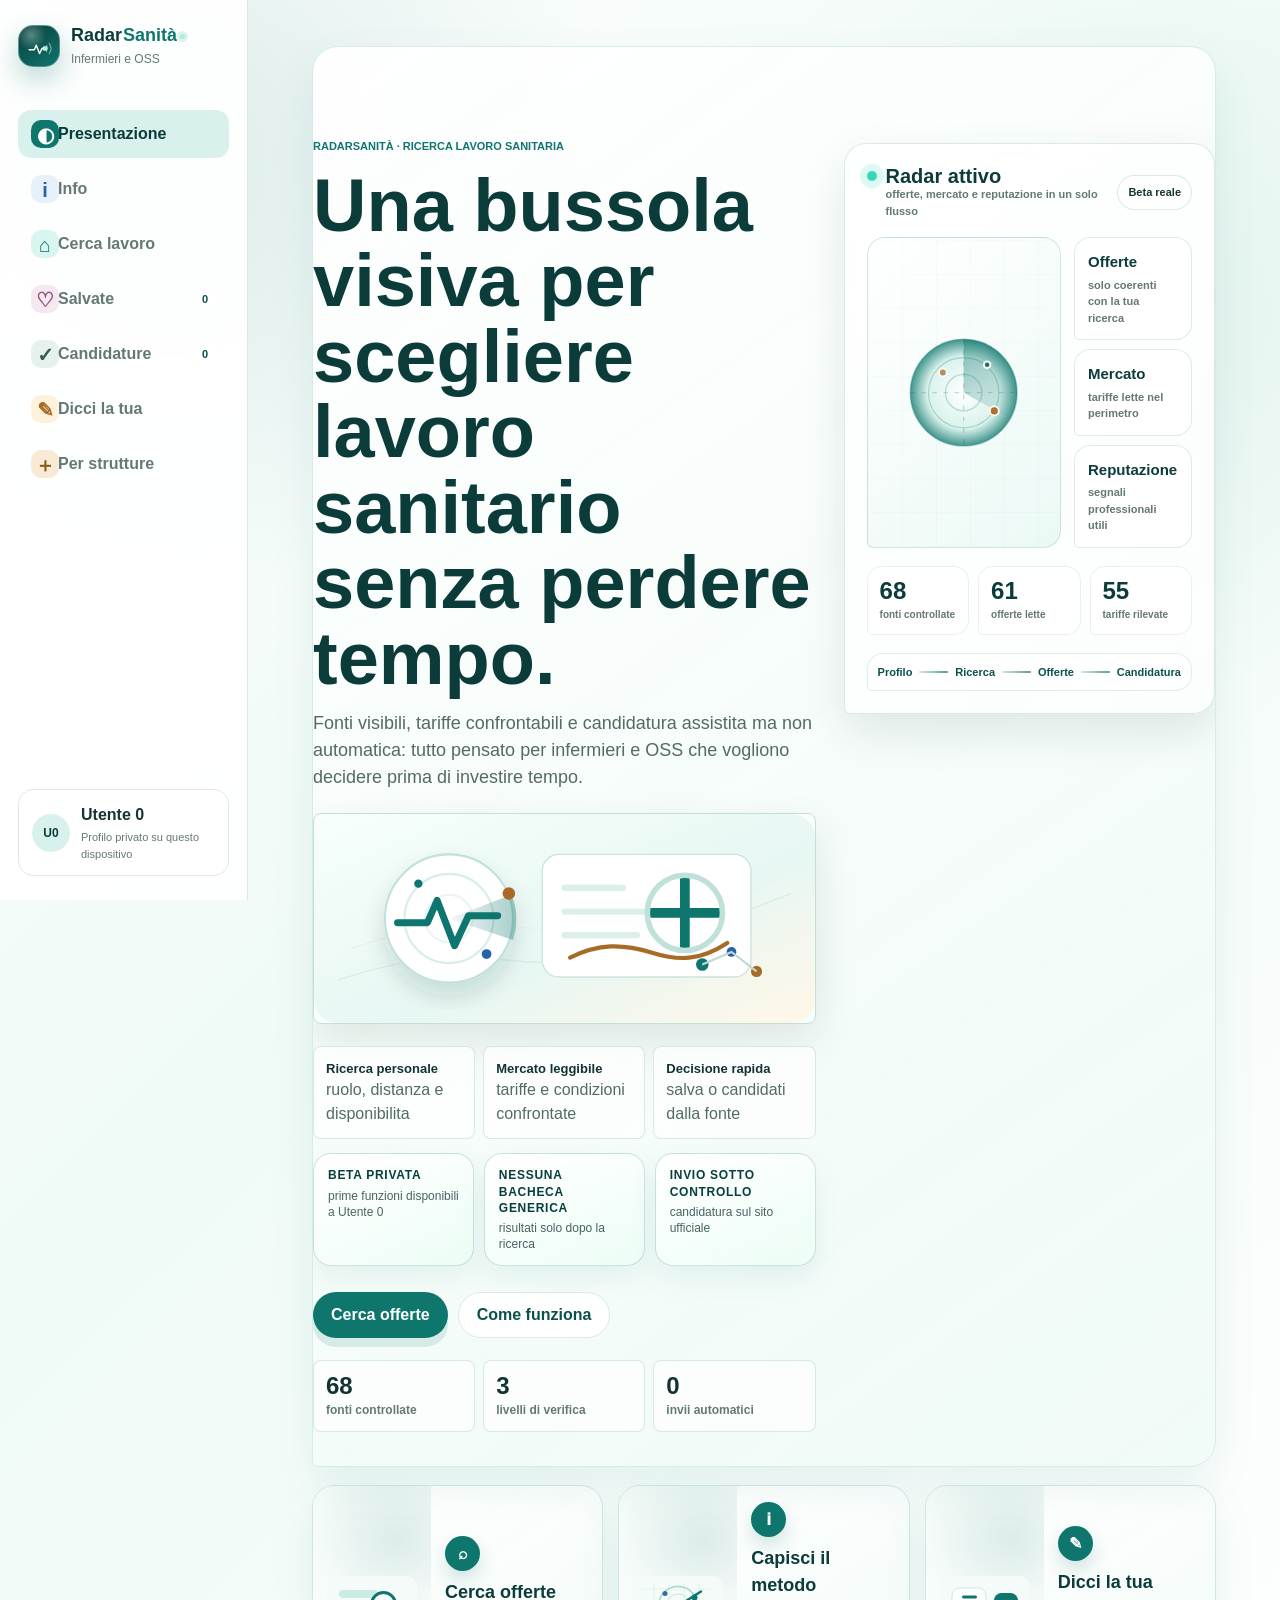
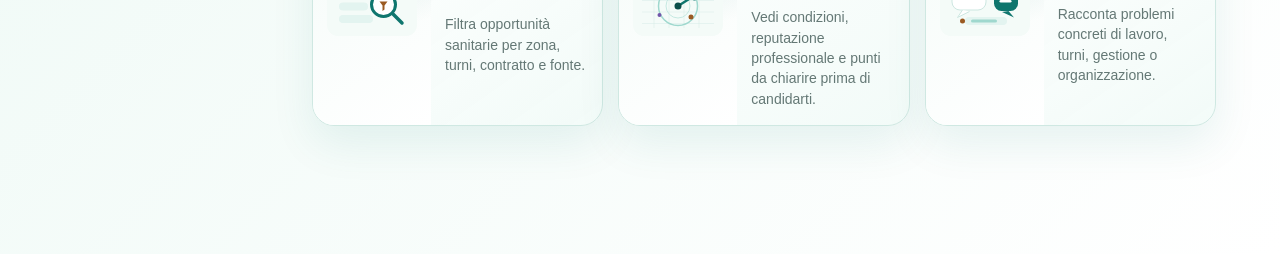
==== commit 1b6114c6: "Refine user-facing flow and offer details" ====
--- a/index.html
+++ b/index.html
@@ -10,7 +10,7 @@
   <title>RadarSanità</title>
   <script>
     (() => {
-      const targetVersion = 57;
+      const targetVersion = 59;
       const params = new URLSearchParams(window.location.search);
       const currentVersion = Number(params.get("v"));
       if (currentVersion && currentVersion < targetVersion) {
@@ -19,7 +19,7 @@
       }
     })();
   </script>
-  <link rel="stylesheet" href="styles.css?v=57">
+  <link rel="stylesheet" href="styles.css?v=59">
 </head>
 <body>
   <div class="app-shell">
@@ -109,14 +109,14 @@
             </p>
             <img class="brand-hero-visual" src="assets/function-visuals/radarsanita-signature.svg" alt="Radar sanitario stilizzato con impulso, bussola e punti di ricerca">
             <div class="intro-signal-strip" aria-label="Segnali principali">
-              <span><strong>Media tracciabili</strong> foto o loghi solo dalla fonte</span>
-              <span><strong>Fonti visibili</strong> enti, portali e albi</span>
-              <span><strong>Decisione rapida</strong> turni, distanza, contratto</span>
+              <span><strong>Ricerca personale</strong> ruolo, distanza e disponibilita</span>
+              <span><strong>Mercato leggibile</strong> tariffe e condizioni confrontate</span>
+              <span><strong>Decisione rapida</strong> salva o candidati dalla fonte</span>
             </div>
             <div class="risk-mode-strip" aria-label="Modalità pilota a rischio minimo">
               <span><strong>Beta privata</strong> prime funzioni disponibili a Utente 0</span>
-              <span><strong>Nessuna intermediazione</strong> invio finale sempre personale</span>
-              <span><strong>Zero API obbligatorie</strong> prompt copiabili nei modelli già disponibili</span>
+              <span><strong>Nessuna bacheca generica</strong> risultati solo dopo la ricerca</span>
+              <span><strong>Invio sotto controllo</strong> candidatura sul sito ufficiale</span>
             </div>
             <div class="intro-actions">
               <button class="primary-button" data-route="home">Cerca offerte</button>
@@ -134,7 +134,7 @@
               <div class="radar-card-brand">
                 <span class="radar-live-dot" aria-hidden="true"></span>
                 <strong>Radar attivo</strong>
-                <small>fonti, tariffe e segnali letti insieme</small>
+                <small>offerte, mercato e reputazione in un solo flusso</small>
               </div>
               <span class="radar-card-status">Beta reale</span>
             </div>
@@ -153,22 +153,22 @@
                       <stop offset="100%" stop-color="#0f766e" stop-opacity="0"></stop>
                     </linearGradient>
                   </defs>
-                  <circle class="radar-disc" cx="130" cy="130" r="96"></circle>
-                  <circle class="radar-ring" cx="130" cy="130" r="33"></circle>
-                  <circle class="radar-ring" cx="130" cy="130" r="63"></circle>
-                  <path class="radar-cross" d="M130 34v192M34 130h192"></path>
-                  <path class="radar-sweep" d="M130 130 L130 35 A95 95 0 0 1 213 177 Z"></path>
-                  <path class="radar-pulse" d="M68 146h31l11-27 19 55 15-39h20"></path>
-                  <circle class="radar-point point-a" cx="94" cy="96" r="7"></circle>
-                  <circle class="radar-point point-b" cx="168" cy="82" r="6"></circle>
-                  <circle class="radar-point point-c" cx="181" cy="160" r="8"></circle>
+                  <circle class="hero-radar-disc" cx="130" cy="130" r="82"></circle>
+                  <circle class="hero-radar-ring" cx="130" cy="130" r="28"></circle>
+                  <circle class="hero-radar-ring" cx="130" cy="130" r="54"></circle>
+                  <path class="hero-radar-cross" d="M130 48v164M48 130h164"></path>
+                  <path class="hero-radar-sweep" d="M130 130 L130 48 A82 82 0 0 1 202 170 Z"></path>
+                  <path class="hero-radar-pulse" d="M76 143h28l10-23 18 45 15-34h31"></path>
+                  <circle class="hero-radar-point point-a" cx="98" cy="99" r="6"></circle>
+                  <circle class="hero-radar-point point-b" cx="166" cy="87" r="5"></circle>
+                  <circle class="hero-radar-point point-c" cx="177" cy="158" r="7"></circle>
                 </svg>
               </div>
 
               <div class="radar-signal-list">
-                <span><strong>Fonti</strong><small>portali e siti ufficiali</small></span>
-                <span><strong>Tariffe</strong><small>range estratti dalle offerte</small></span>
-                <span><strong>Luoghi</strong><small>foto reali o logo fonte</small></span>
+                <span><strong>Offerte</strong><small>solo coerenti con la tua ricerca</small></span>
+                <span><strong>Mercato</strong><small>tariffe lette nel perimetro</small></span>
+                <span><strong>Reputazione</strong><small>segnali professionali utili</small></span>
               </div>
             </div>
 
@@ -178,14 +178,14 @@
               <div><strong id="radarSalaryCount">55</strong><span>tariffe rilevate</span></div>
             </div>
 
-            <div class="radar-source-orbit" aria-label="Esempi di fonti consultate">
-              <span>Fonti reali</span>
-              <div>
-                <img src="https://www.google.com/s2/favicons?domain=randstad.it&amp;sz=64" alt="Randstad">
-                <img src="https://www.google.com/s2/favicons?domain=manpower.it&amp;sz=64" alt="Manpower">
-                <img src="https://www.google.com/s2/favicons?domain=indeed.com&amp;sz=64" alt="Indeed">
-                <img src="https://www.google.com/s2/favicons?domain=linkedin.com&amp;sz=64" alt="LinkedIn">
-              </div>
+            <div class="radar-flow-note" aria-label="Flusso della ricerca">
+              <span>Profilo</span>
+              <i></i>
+              <span>Ricerca</span>
+              <i></i>
+              <span>Offerte</span>
+              <i></i>
+              <span>Candidatura</span>
             </div>
           </aside>
         </div>
@@ -204,7 +204,7 @@
             <div>
               <span class="route-icon">i</span>
               <strong>Capisci il metodo</strong>
-              <p>Vedi come vengono separati dati ufficiali, segnali di contesto e criticità.</p>
+              <p>Vedi condizioni, reputazione professionale e punti da chiarire prima di candidarti.</p>
             </div>
           </article>
           <article data-route="feedback">
@@ -224,9 +224,9 @@
             <span class="eyebrow">Come funziona</span>
             <h1>Poche informazioni, ma utili alla scelta.</h1>
             <p>
-              RadarSanità cerca offerte reali, mostra le fonti consultate, calcola
-              la borsa dalle retribuzioni pubblicate e tiene separate le esperienze
-              professionali dalle recensioni di pazienti o parenti.
+              RadarSanità ti guida da una ricerca personale a poche offerte leggibili:
+              condizioni, distanza, reputazione professionale e andamento delle tariffe
+              nel territorio scelto.
             </p>
           </div>
           <img class="section-visual" src="assets/function-visuals/radar-scan.svg" alt="Radar stilizzato che collega fonti sanitarie">
@@ -243,14 +243,14 @@
             <article class="principle-card value">
               <span class="principle-kicker">02</span>
               <img class="function-visual" src="assets/function-visuals/rate-market-clean.svg" alt="Grafico delle tariffe">
-              <h3>Borsa da dati pubblicati</h3>
-              <p>Il range nasce dalle retribuzioni lette nelle offerte consultate, non da esempi grafici.</p>
+              <h3>Stima mercato tariffe</h3>
+              <p>Confronta le retribuzioni pubblicate nelle offerte trovate nel tuo perimetro.</p>
             </article>
             <article class="principle-card proof">
               <span class="principle-kicker">03</span>
               <img class="function-visual" src="assets/function-visuals/trust-stars.svg" alt="Stelle e verifica">
-              <h3>Fonti e operatori separati</h3>
-              <p>Loghi e link delle fonti restano visibili; le opinioni valgono solo se professionali.</p>
+              <h3>Reputazione professionale</h3>
+              <p>Quando disponibili, le valutazioni aiutano a capire clima, organizzazione e affidabilita.</p>
             </article>
           </div>
         </section>
@@ -258,9 +258,9 @@
         <section class="source-registry-section" id="sourceRegistry" aria-labelledby="sourceRegistryTitle">
           <div class="source-registry-heading">
             <div>
-              <span class="eyebrow">Fonti consultate</span>
-              <h2 id="sourceRegistryTitle">Ogni fonte deve essere apribile.</h2>
-              <p>I loghi nelle schede derivano dai domini reali consultati. Nessuna legenda astratta sostituisce il sito originale.</p>
+              <span class="eyebrow">Origine dei dati</span>
+              <h2 id="sourceRegistryTitle">Controlla da dove nasce ogni offerta.</h2>
+              <p>Ogni scheda mantiene il collegamento alla pagina da cui arriva l'annuncio, cosi puoi verificare prima di candidarti.</p>
             </div>
             <img src="assets/function-visuals/radar-scan.svg" alt="Radar stilizzato che collega fonti diverse">
           </div>
@@ -281,10 +281,17 @@
           </div>
 
           <div class="search-workbench">
-            <form class="search-panel" id="searchForm">
+            <form class="search-panel search-vertical-flow" id="searchForm">
               <div class="search-intake-heading">
                 <span class="eyebrow">La tua ricerca</span>
                 <strong>Completa tutti i passaggi per vedere risultati.</strong>
+              </div>
+              <div class="vertical-guide-strip" aria-label="Avanzamento ricerca">
+                <span class="active">Profilo</span>
+                <span>Distanza</span>
+                <span>Vincoli</span>
+                <span>Contratto</span>
+                <span>Conferma</span>
               </div>
 
               <div class="search-intake-grid">
@@ -403,20 +410,31 @@
                 </section>
               </div>
 
-              <fieldset class="intake-contracts">
-                <legend>Contratto che valuti</legend>
-                <label class="check-row"><input type="checkbox" value="Tempo indeterminato" name="intakeContract"> Tempo indeterminato</label>
-                <label class="check-row"><input type="checkbox" value="Tempo determinato" name="intakeContract"> Tempo determinato</label>
-                <label class="check-row"><input type="checkbox" value="Partita IVA / libera professione" name="intakeContract"> Partita IVA</label>
-              </fieldset>
-
-              <label class="search-label" for="searchNotes">Cosa vuoi evitare o trovare? <span>facoltativo</span></label>
-              <textarea id="searchNotes" rows="3" autocomplete="off" placeholder="Es. festivi solo occasionali, preferisco ambulatorio, auto disponibile..."></textarea>
-
-              <button class="primary-button search-button intake-submit" type="submit">
-                Elabora la mia ricerca
-              </button>
-            <p class="search-intake-note">Nessuna bacheca generale: vedrai solo risultati nel raggio e con i criteri scelti.</p>
+              <section class="search-intake-step search-contract-step">
+                <span>04</span>
+                <div>
+                  <h2>Contratto</h2>
+                  <fieldset class="intake-contracts">
+                    <legend>Quali contratti valuti?</legend>
+                    <label class="check-row"><input type="checkbox" value="Tempo indeterminato" name="intakeContract"> Tempo indeterminato</label>
+                    <label class="check-row"><input type="checkbox" value="Tempo determinato" name="intakeContract"> Tempo determinato</label>
+                    <label class="check-row"><input type="checkbox" value="Partita IVA / libera professione" name="intakeContract"> Partita IVA</label>
+                  </fieldset>
+                </div>
+              </section>
+
+              <section class="search-intake-step search-confirm-step">
+                <span>05</span>
+                <div>
+                  <h2>Conferma</h2>
+                  <label class="search-label" for="searchNotes">Cosa vuoi evitare o trovare? <span>facoltativo</span></label>
+                  <textarea id="searchNotes" rows="3" autocomplete="off" placeholder="Es. festivi solo occasionali, preferisco ambulatorio, auto disponibile..."></textarea>
+                  <button class="primary-button search-button intake-submit" type="submit">
+                    Elabora la mia ricerca
+                  </button>
+                  <p class="search-intake-note">Nessuna bacheca generale: vedrai solo risultati nel raggio e con i criteri scelti.</p>
+                </div>
+              </section>
             </form>
 
             <aside class="live-radar-panel" aria-label="Radar ricerca">
@@ -528,15 +546,6 @@
           </aside>
 
           <div class="results-content">
-            <section class="screening-panel" aria-labelledby="screeningTitle">
-              <div>
-                <span class="eyebrow">Scrematura guidata</span>
-                <h2 id="screeningTitle">Perché vedi questi risultati</h2>
-                <p id="screeningSummary">RadarSanità applica filtri dichiarati e accorpa le offerte uguali trovate su più fonti.</p>
-              </div>
-              <div class="screening-grid" id="screeningGrid"></div>
-            </section>
-
             <div class="results-toolbar">
               <strong id="resultCount">0 offerte</strong>
               <label>
@@ -548,7 +557,12 @@
                 </select>
               </label>
             </div>
-            <div class="job-list" id="jobList"></div>
+            <div class="result-deck-intro" id="resultDeckIntro">
+              <span>Deck verticale</span>
+              <strong>Una facciata per offerta.</strong>
+              <small>Scorri verso il basso per passare alla proposta successiva, oppure apri la scheda completa.</small>
+            </div>
+            <div class="job-list result-deck" id="jobList" aria-label="Offerte in facciate verticali"></div>
             <div class="empty-state hidden" id="emptyState">
               <span class="empty-icon">⌕</span>
               <h2>Nessuna offerta verificata per la tua ricerca</h2>
@@ -557,6 +571,14 @@
               <button class="secondary-button" id="emptyReset">Modifica la ricerca</button>
             </div>
             <section class="personal-market-panel" id="personalMarketPanel" aria-live="polite"></section>
+            <section class="screening-panel" aria-labelledby="screeningTitle">
+              <div>
+                <span class="eyebrow">Scrematura guidata</span>
+                <h2 id="screeningTitle">Perché vedi questi risultati</h2>
+                <p id="screeningSummary">RadarSanità applica filtri dichiarati e accorpa le offerte uguali trovate su più fonti.</p>
+              </div>
+              <div class="screening-grid" id="screeningGrid"></div>
+            </section>
           </div>
         </div>
       </section>
@@ -669,10 +691,12 @@
           </div>
 
           <div class="feedback-actions">
-            <button class="primary-button" type="button" data-action="copy-feedback">Copia risposte</button>
+            <p class="local-save-note">In questa beta le risposte vengono salvate solo su questo dispositivo. Puoi copiarle quando vuoi per tenerle o condividerle.</p>
+            <button class="primary-button" type="button" data-action="copy-feedback">Salva e copia risposte</button>
             <button class="secondary-button" type="reset">Ripulisci</button>
           </div>
         </form>
+        <section class="local-submissions-panel" id="feedbackRegistry" aria-live="polite"></section>
       </section>
 
       <section class="view" id="view-employers" data-view="employers">
@@ -723,13 +747,14 @@
               </div>
             </div>
             <div class="sponsor-note">
-              La richiesta non altera i risultati organici: serve a valutare una posizione in evidenza dichiarata e compatibile, senza costi tecnici aggiuntivi nella fase pilota.
+              La richiesta non altera i risultati organici. In questa beta viene salvata solo su questo dispositivo e puoi copiarla per inviarla o conservarla.
             </div>
             <div class="sponsor-actions">
-              <button class="primary-button" type="button" data-action="copy-sponsor-request">Copia richiesta</button>
+              <button class="primary-button" type="button" data-action="copy-sponsor-request">Salva e copia richiesta</button>
               <button class="secondary-button" type="reset">Ripulisci</button>
             </div>
           </form>
+          <section class="local-submissions-panel" id="sponsorRegistry" aria-live="polite"></section>
         </div>
       </section>
     </main>
@@ -764,7 +789,7 @@
 
   <div class="toast" id="toast" role="status" aria-live="polite"></div>
 
-  <script src="data.js?v=57"></script>
-  <script src="app.js?v=57"></script>
+  <script src="data.js?v=59"></script>
+  <script src="app.js?v=59"></script>
 </body>
 </html>
--- a/styles.css
+++ b/styles.css
@@ -626,8 +626,7 @@
     linear-gradient(152deg, rgba(255, 255, 255, 0.9), rgba(239, 249, 246, 0.74));
 }
 
-.radar-card-top,
-.radar-source-orbit {
+.radar-card-top {
   display: flex;
   align-items: center;
   justify-content: space-between;
@@ -662,8 +661,7 @@
   box-shadow: 0 0 0 7px rgba(54, 215, 183, 0.16);
 }
 
-.radar-card-status,
-.radar-source-orbit > span {
+.radar-card-status {
   flex: 0 0 auto;
   padding: 8px 10px;
   border: 1px solid rgba(15, 118, 110, 0.16);
@@ -685,6 +683,7 @@
   display: grid;
   place-items: center;
   min-height: 250px;
+  overflow: hidden;
   border: 1px solid rgba(15, 118, 110, 0.17);
   border-radius: 18px 18px 18px 6px;
   background:
@@ -694,45 +693,45 @@
 }
 
 .radar-screen svg {
-  width: min(100%, 252px);
+  width: min(88%, 218px);
   height: auto;
-  overflow: visible;
-}
-
-.radar-disc {
+  overflow: hidden;
+}
+
+.hero-radar-disc {
   fill: url(#radarGlow);
   stroke: rgba(15, 118, 110, 0.34);
   stroke-width: 2;
 }
 
-.radar-ring,
-.radar-cross {
+.hero-radar-ring,
+.hero-radar-cross {
   fill: none;
   stroke: rgba(15, 118, 110, 0.24);
   stroke-width: 2;
 }
 
-.radar-cross {
+.hero-radar-cross {
   stroke-dasharray: 7 10;
 }
 
-.radar-sweep {
+.hero-radar-sweep {
   fill: url(#radarSweep);
   opacity: 0.58;
 }
 
-.radar-pulse {
+.hero-radar-pulse {
   fill: none;
   stroke: var(--teal-800);
   stroke-linecap: round;
   stroke-linejoin: round;
-  stroke-width: 9;
-}
-
-.radar-point {
+  stroke-width: 7;
+}
+
+.hero-radar-point {
   fill: #a86624;
   stroke: #fffaf0;
-  stroke-width: 4;
+  stroke-width: 3;
 }
 
 .point-a {
@@ -811,28 +810,29 @@
   font-weight: 800;
 }
 
-.radar-source-orbit {
-  padding-top: 2px;
-}
-
-.radar-source-orbit div {
-  display: flex;
+.radar-flow-note {
+  display: grid;
+  grid-template-columns: auto 1fr auto 1fr auto 1fr auto;
+  gap: 7px;
   align-items: center;
-}
-
-.radar-source-orbit img {
-  width: 34px;
-  height: 34px;
-  margin-left: -8px;
-  padding: 6px;
-  border: 1px solid rgba(15, 118, 110, 0.14);
-  border-radius: 12px;
-  background: white;
-  box-shadow: 0 10px 24px rgba(20, 67, 62, 0.1);
-}
-
-.radar-source-orbit img:first-child {
-  margin-left: 0;
+  padding: 10px;
+  border: 1px solid rgba(15, 118, 110, 0.13);
+  border-radius: 16px 16px 16px 5px;
+  background: rgba(255, 255, 255, 0.72);
+}
+
+.radar-flow-note span {
+  min-width: 0;
+  color: var(--teal-900);
+  font-size: 11px;
+  font-weight: 900;
+  text-align: center;
+}
+
+.radar-flow-note i {
+  height: 2px;
+  border-radius: 999px;
+  background: linear-gradient(90deg, rgba(15, 118, 110, 0.18), rgba(15, 118, 110, 0.7));
 }
 
 .intro-problem {
@@ -1541,34 +1541,42 @@
   display: block;
   width: 100%;
   height: auto;
-  border: 1px solid #d7ece8;
+  border: 1px solid rgba(15, 118, 110, 0.24);
   border-radius: 12px;
   background:
-    linear-gradient(180deg, rgba(15, 118, 110, 0.08), rgba(255, 255, 255, 0.86));
+    linear-gradient(180deg, rgba(8, 40, 38, 0.94), rgba(14, 72, 67, 0.9));
 }
 
 .chart-grid {
-  stroke: rgba(15, 77, 72, 0.11);
+  stroke: rgba(220, 252, 241, 0.18);
   stroke-width: 1;
 }
 
 .chart-area {
-  fill: rgba(15, 118, 110, 0.12);
+  fill: rgba(54, 215, 183, 0.13);
   stroke: none;
 }
 
 .chart-line {
   fill: none;
-  stroke: var(--teal-700);
+  stroke: #5eead4;
   stroke-linecap: round;
   stroke-linejoin: round;
-  stroke-width: 3;
+  stroke-width: 2.35;
 }
 
 .chart-dot {
+  fill: #ecfeff;
+  stroke: #5eead4;
+  stroke-width: 0.8;
+  opacity: 0.88;
+}
+
+.chart-dot.latest-dot {
   fill: #ffffff;
-  stroke: var(--teal-700);
-  stroke-width: 3;
+  stroke: #2dd4bf;
+  stroke-width: 1.5;
+  opacity: 1;
 }
 
 .trend-down .chart-area {
@@ -1587,6 +1595,19 @@
 .trend-flat .chart-line,
 .trend-flat .chart-dot {
   stroke: #6b7280;
+}
+
+.observed-market-chart.trend-flat .chart-area {
+  fill: rgba(54, 215, 183, 0.13);
+}
+
+.observed-market-chart.trend-flat .chart-line,
+.observed-market-chart.trend-flat .chart-dot {
+  stroke: #5eead4;
+}
+
+.observed-market-chart.trend-flat .latest-dot {
+  stroke: #2dd4bf;
 }
 
 .market-chart-labels,
@@ -2355,7 +2376,7 @@
 .detail-page {
   max-width: 980px;
   margin: 0 auto;
-  padding: 28px 0 60px;
+  padding: 28px 0 128px;
 }
 
 .detail-topbar {
@@ -2564,6 +2585,58 @@
 
 .source-detail-button {
   width: fit-content;
+}
+
+.sticky-offer-cta {
+  position: fixed;
+  right: clamp(20px, 5vw, 76px);
+  bottom: calc(18px + env(safe-area-inset-bottom));
+  left: calc(var(--sidebar-width) + clamp(20px, 5vw, 76px));
+  z-index: 80;
+  display: grid;
+  grid-template-columns: 54px minmax(0, 1fr);
+  gap: 10px;
+  max-width: 980px;
+  margin: 0 auto;
+  padding: 10px;
+  border: 1px solid rgba(15, 118, 110, 0.18);
+  border-radius: 18px;
+  background: rgba(255, 255, 255, 0.92);
+  box-shadow: 0 18px 45px rgba(16, 55, 51, 0.2);
+  backdrop-filter: blur(16px);
+}
+
+.sticky-save-button {
+  width: 54px;
+  height: 54px;
+  border-radius: 16px;
+  font-size: 22px;
+}
+
+.sticky-apply-button {
+  width: 100%;
+  min-height: 54px;
+}
+
+.external-opinion-links {
+  display: flex;
+  flex-wrap: wrap;
+  gap: 8px;
+  margin-top: 12px;
+}
+
+.external-opinion-links a {
+  display: inline-flex;
+  align-items: center;
+  min-height: 36px;
+  padding: 0 12px;
+  border: 1px solid rgba(15, 118, 110, 0.16);
+  border-radius: 999px;
+  color: var(--teal-900);
+  background: white;
+  font-size: 12px;
+  font-weight: 850;
+  text-decoration: none;
 }
 
 .why-box strong {
@@ -6808,6 +6881,75 @@
   justify-content: flex-end;
 }
 
+.local-save-note {
+  flex: 1 1 260px;
+  margin: 0;
+  align-self: center;
+  color: var(--muted);
+  font-size: 12px;
+  font-weight: 720;
+}
+
+.local-submissions-panel {
+  display: grid;
+  gap: 14px;
+  margin-top: 18px;
+  padding: clamp(16px, 2.5vw, 22px);
+  border: 1px solid rgba(15, 118, 110, 0.14);
+  border-radius: 22px;
+  background: rgba(255, 255, 255, 0.8);
+}
+
+.local-submissions-heading {
+  display: flex;
+  align-items: flex-start;
+  justify-content: space-between;
+  gap: 16px;
+}
+
+.local-submissions-heading h2 {
+  margin: 4px 0;
+  color: var(--teal-950);
+  font-size: clamp(22px, 3vw, 31px);
+}
+
+.local-submissions-heading p,
+.local-submissions-empty {
+  margin: 0;
+  color: var(--muted);
+  font-size: 13px;
+  font-weight: 720;
+}
+
+.local-submissions-list {
+  display: grid;
+  gap: 10px;
+}
+
+.local-submission-card {
+  padding: 13px;
+  border: 1px solid rgba(15, 118, 110, 0.12);
+  border-radius: 16px;
+  background: rgba(239, 250, 246, 0.64);
+}
+
+.local-submission-card small {
+  display: block;
+  margin-bottom: 7px;
+  color: var(--teal-900);
+  font-size: 11px;
+  font-weight: 900;
+}
+
+.local-submission-card p {
+  max-height: 160px;
+  margin: 0;
+  overflow: auto;
+  color: var(--ink);
+  font-size: 12px;
+  line-height: 1.55;
+}
+
 /* v31: explanatory images inside Info function cards. */
 #view-info .principle-card,
 #view-info .intro-card,
@@ -8247,3 +8389,417 @@
     justify-content: flex-start;
   }
 }
+
+/* v58: vertical guided flow, Tinder-like but stable on iPhone through native scroll snap. */
+.view.active > .intro-hero,
+.view.active > .landing-choice-map,
+#view-info > *,
+#view-feedback > *,
+#view-employers > *,
+#view-results .page-header,
+#view-results .triage-strip,
+#view-results .screening-panel,
+#view-results .personal-market-panel,
+.result-swipe-card {
+  scroll-margin-top: 24px;
+  scroll-snap-align: start;
+}
+
+.search-vertical-flow {
+  max-height: min(790px, calc(100svh - 128px));
+  overflow-y: auto;
+  scroll-padding: 14px;
+  scroll-snap-type: y mandatory;
+  overscroll-behavior: contain;
+}
+
+.search-vertical-flow .search-intake-heading {
+  position: sticky;
+  z-index: 4;
+  top: 0;
+  margin: -16px -16px 14px;
+  padding: 14px 16px 10px;
+  border-bottom: 1px solid rgba(15, 118, 110, 0.11);
+  background: rgba(255, 255, 255, 0.94);
+  backdrop-filter: blur(14px);
+}
+
+.vertical-guide-strip {
+  position: sticky;
+  z-index: 4;
+  top: 72px;
+  display: flex;
+  gap: 7px;
+  margin: 0 -4px 14px;
+  padding: 6px 4px 10px;
+  overflow-x: auto;
+  background: linear-gradient(180deg, rgba(255, 255, 255, 0.94), rgba(255, 255, 255, 0.72));
+  backdrop-filter: blur(14px);
+}
+
+.vertical-guide-strip span {
+  display: inline-flex;
+  min-height: 30px;
+  flex: 0 0 auto;
+  align-items: center;
+  padding: 0 10px;
+  border: 1px solid rgba(15, 118, 110, 0.14);
+  border-radius: 999px;
+  color: var(--muted);
+  background: white;
+  font-size: 11px;
+  font-weight: 850;
+}
+
+.vertical-guide-strip span.done {
+  color: var(--teal-800);
+  background: var(--teal-50);
+}
+
+.vertical-guide-strip span.active {
+  border-color: var(--teal-700);
+  color: white;
+  background: var(--teal-700);
+  box-shadow: 0 8px 18px rgba(15, 118, 110, 0.18);
+}
+
+.search-vertical-flow .search-intake-grid {
+  display: block;
+}
+
+.search-vertical-flow .search-intake-step {
+  position: relative;
+  display: grid;
+  grid-template-columns: 54px minmax(0, 1fr);
+  align-content: start;
+  min-height: min(610px, calc(100svh - 246px));
+  margin-bottom: 14px;
+  scroll-snap-align: start;
+  scroll-snap-stop: always;
+  transition: border-color 180ms ease, box-shadow 180ms ease, transform 180ms ease;
+}
+
+.search-vertical-flow .search-intake-step.active-step {
+  border-color: rgba(15, 118, 110, 0.38);
+  box-shadow: 0 18px 42px rgba(15, 118, 110, 0.12);
+}
+
+.search-contract-step .intake-contracts {
+  margin-top: 6px;
+  padding-top: 0;
+  border-top: 0;
+}
+
+.search-confirm-step textarea {
+  min-height: 118px;
+  padding: 12px;
+  border: 1px solid #ccdad7;
+  border-radius: 12px;
+  background: white;
+  resize: vertical;
+}
+
+.journey-step-actions {
+  display: flex;
+  grid-column: 2;
+  gap: 9px;
+  align-items: center;
+  justify-content: flex-end;
+  margin-top: 18px;
+}
+
+.journey-step-actions .secondary-button,
+.journey-step-actions .primary-button {
+  min-height: 42px;
+  padding: 0 15px;
+}
+
+.journey-end-note {
+  color: var(--muted);
+  font-size: 12px;
+  font-weight: 760;
+}
+
+.result-deck-intro {
+  display: grid;
+  grid-template-columns: auto minmax(0, 1fr);
+  gap: 3px 10px;
+  align-items: center;
+  margin-bottom: 12px;
+  padding: 12px 14px;
+  border: 1px solid rgba(15, 118, 110, 0.13);
+  border-radius: 16px 16px 16px 5px;
+  background: rgba(239, 250, 246, 0.72);
+}
+
+.result-deck-intro span {
+  grid-row: span 2;
+  padding: 7px 9px;
+  border-radius: 999px;
+  color: white;
+  background: var(--teal-700);
+  font-size: 11px;
+  font-weight: 900;
+}
+
+.result-deck-intro strong,
+.result-deck-intro small {
+  display: block;
+}
+
+.result-deck-intro strong {
+  color: var(--teal-950);
+  font-size: 15px;
+}
+
+.result-deck-intro small {
+  color: var(--muted);
+  font-size: 12px;
+  font-weight: 720;
+}
+
+.result-deck {
+  max-height: min(820px, calc(100svh - 184px));
+  padding-right: 6px;
+  overflow-y: auto;
+  scroll-padding: 10px;
+  scroll-snap-type: y mandatory;
+  overscroll-behavior: contain;
+}
+
+.result-swipe-card {
+  position: relative;
+  min-height: min(720px, calc(100svh - 210px));
+  scroll-snap-stop: always;
+}
+
+.deck-card-kicker {
+  display: flex;
+  align-items: center;
+  justify-content: space-between;
+  gap: 10px;
+  margin-bottom: 12px;
+}
+
+.deck-card-kicker span,
+.deck-card-kicker strong {
+  display: inline-flex;
+  align-items: center;
+  min-height: 30px;
+  padding: 0 10px;
+  border-radius: 999px;
+  font-size: 11px;
+  font-weight: 900;
+}
+
+.deck-card-kicker span {
+  color: white;
+  background: var(--teal-700);
+}
+
+.deck-card-kicker strong {
+  color: #8a5428;
+  background: var(--orange-soft);
+}
+
+.result-swipe-card .job-list-layout {
+  min-height: calc(100% - 42px);
+  align-items: stretch;
+}
+
+.result-swipe-card .job-list-photo-button {
+  min-height: 310px;
+}
+
+.result-swipe-card .job-list-main {
+  display: flex;
+  flex-direction: column;
+}
+
+.result-swipe-card .list-card-body {
+  display: flex;
+  flex: 1;
+  flex-direction: column;
+  justify-content: space-between;
+}
+
+.deck-card-hint {
+  display: block;
+  margin-top: 10px;
+  color: var(--muted);
+  font-size: 11px;
+  font-weight: 760;
+}
+
+.deck-reason-strip {
+  display: flex;
+  flex-wrap: wrap;
+  gap: 7px;
+  margin-top: 10px;
+}
+
+.deck-reason-strip span {
+  display: inline-flex;
+  align-items: center;
+  min-height: 28px;
+  padding: 0 9px;
+  border: 1px solid rgba(15, 118, 110, 0.14);
+  border-radius: 999px;
+  color: var(--teal-900);
+  background: var(--teal-50);
+  font-size: 11px;
+  font-weight: 820;
+}
+
+@media (min-width: 901px) {
+  .search-vertical-flow {
+    max-height: none;
+    overflow: visible;
+    scroll-snap-type: none;
+  }
+
+  .search-vertical-flow .search-intake-heading,
+  .vertical-guide-strip {
+    position: static;
+    margin-right: 0;
+    margin-left: 0;
+    background: transparent;
+    backdrop-filter: none;
+  }
+
+  .search-vertical-flow .search-intake-heading {
+    margin-top: 0;
+    padding: 0 0 12px;
+  }
+
+  .vertical-guide-strip {
+    padding: 0 0 12px;
+  }
+
+  .search-vertical-flow .search-intake-step {
+    min-height: auto;
+    scroll-snap-align: none;
+  }
+
+  .journey-step-actions {
+    position: static;
+  }
+}
+
+@media (max-width: 900px) {
+  .sticky-offer-cta {
+    right: 12px;
+    bottom: calc(82px + env(safe-area-inset-bottom));
+    left: 12px;
+    grid-template-columns: 50px minmax(0, 1fr);
+    padding: 8px;
+  }
+
+  .sticky-save-button,
+  .sticky-apply-button {
+    min-height: 50px;
+  }
+
+  .sticky-save-button {
+    width: 50px;
+    height: 50px;
+  }
+
+  .search-workbench {
+    grid-template-columns: 1fr;
+  }
+
+  #view-results .results-content {
+    order: 1;
+  }
+
+  #view-results .filters-panel {
+    order: 2;
+  }
+
+  .search-vertical-flow {
+    max-height: none;
+  }
+
+  .live-radar-panel {
+    display: none;
+  }
+
+  .result-deck {
+    max-height: none;
+    overflow: visible;
+  }
+}
+
+@media (max-width: 760px) {
+  .search-vertical-flow {
+    margin: 0 -10px;
+    padding: 0 10px 12px;
+    max-height: calc(100svh - 144px);
+  }
+
+  .search-vertical-flow .search-intake-heading {
+    margin-right: -10px;
+    margin-left: -10px;
+    padding-right: 10px;
+    padding-left: 10px;
+  }
+
+  .search-vertical-flow .search-intake-step {
+    grid-template-columns: 44px minmax(0, 1fr);
+    min-height: calc(100svh - 242px);
+    padding: 16px;
+  }
+
+  .vertical-guide-strip {
+    top: 70px;
+  }
+
+  .journey-step-actions {
+    position: sticky;
+    bottom: 10px;
+    z-index: 3;
+    display: grid;
+    grid-template-columns: 1fr 1fr;
+    grid-column: 1 / -1;
+    padding-top: 8px;
+    background: linear-gradient(180deg, transparent, rgba(255, 255, 255, 0.92) 28%);
+  }
+
+  .journey-step-actions .primary-button:only-child,
+  .journey-step-actions .secondary-button:only-child,
+  .journey-end-note {
+    grid-column: 1 / -1;
+  }
+
+  .result-deck-intro {
+    grid-template-columns: 1fr;
+  }
+
+  .result-deck-intro span {
+    width: fit-content;
+    grid-row: auto;
+  }
+
+  .result-deck {
+    max-height: calc(100svh - 158px);
+    overflow-y: auto;
+  }
+
+  .result-swipe-card {
+    min-height: calc(100svh - 178px);
+    padding: 16px;
+  }
+
+  .result-swipe-card .job-list-layout {
+    grid-template-columns: 1fr;
+  }
+
+  .result-swipe-card .job-list-photo-button {
+    min-height: 210px;
+  }
+
+  .result-swipe-card .list-actions {
+    grid-template-columns: 1fr;
+  }
+}
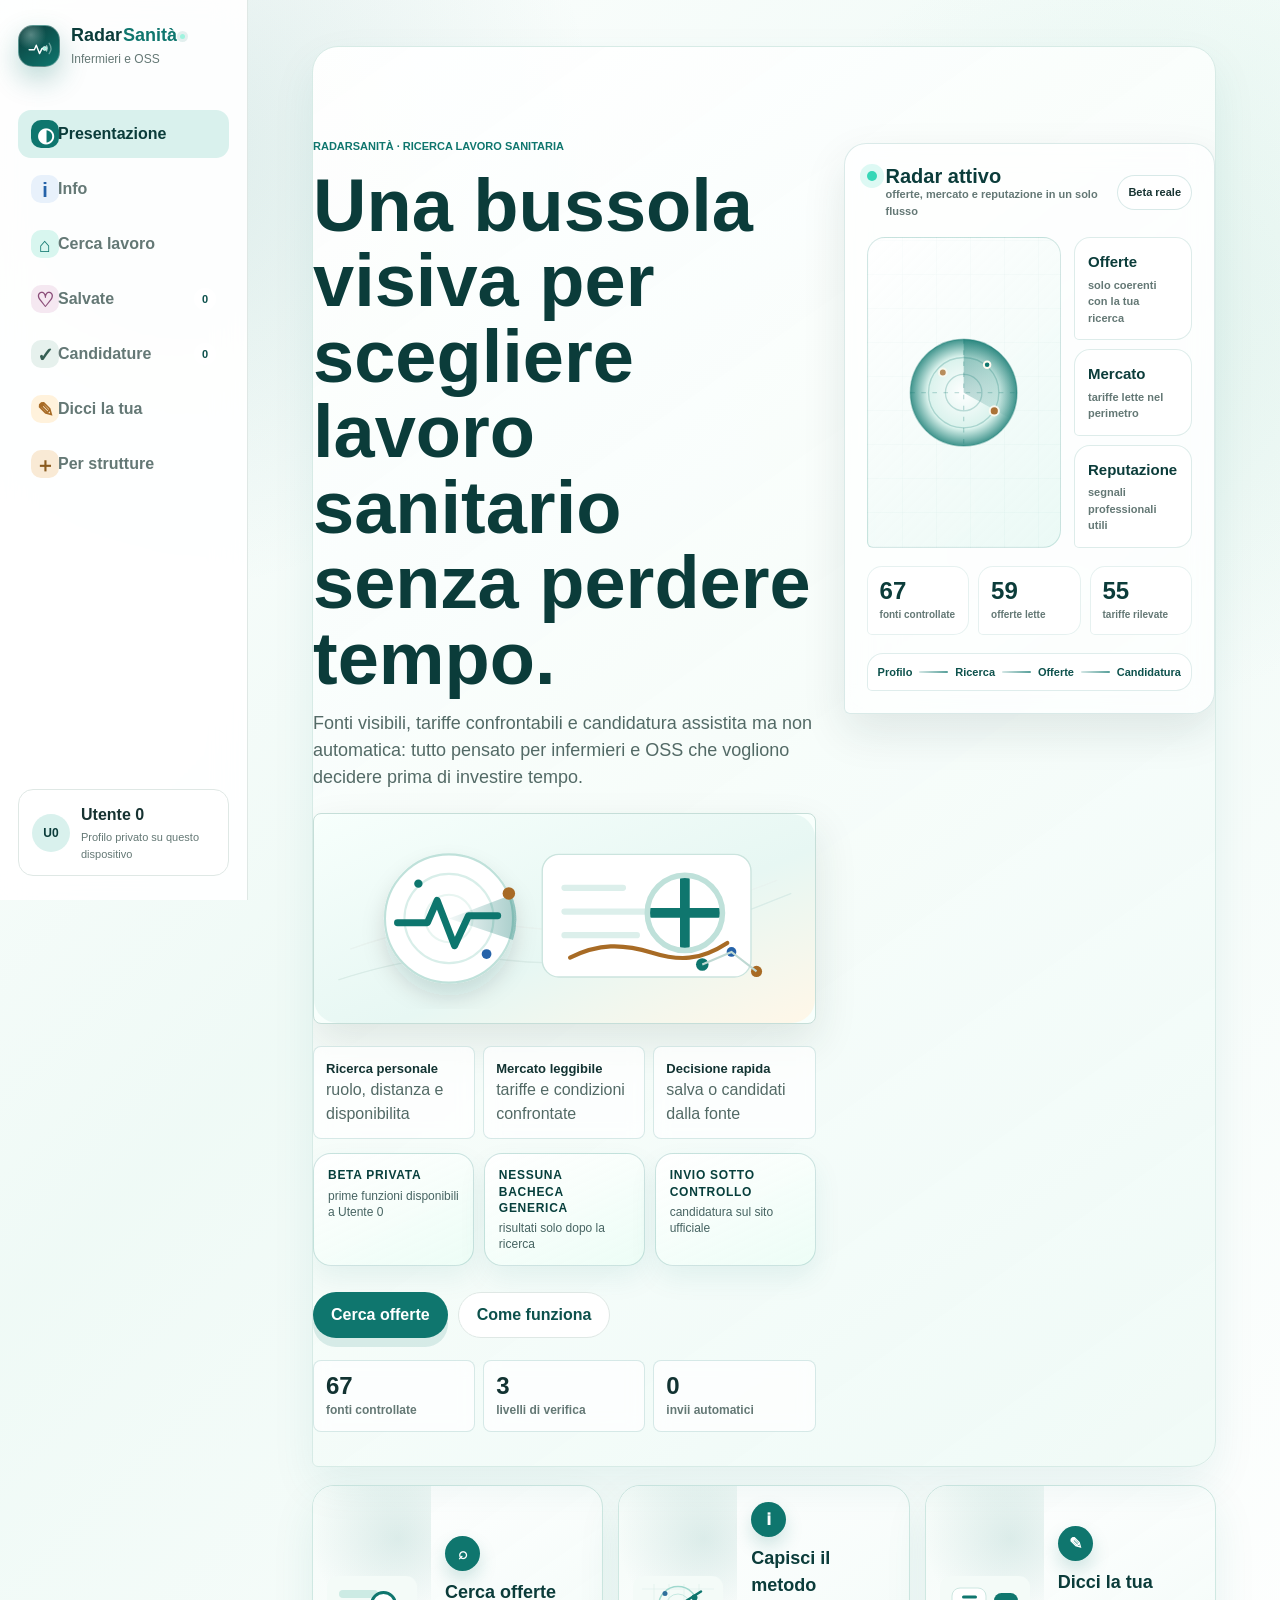
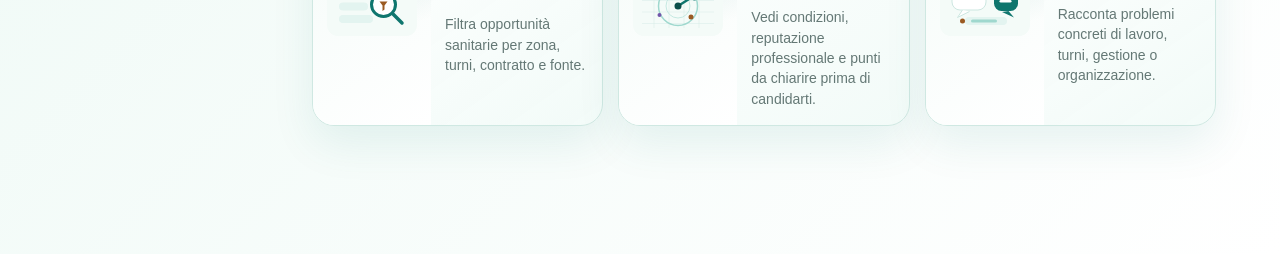
==== commit a7783378: "Add persistent search profiles and free distance" ====
--- a/index.html
+++ b/index.html
@@ -10,7 +10,7 @@
   <title>RadarSanità</title>
   <script>
     (() => {
-      const targetVersion = 59;
+      const targetVersion = 62;
       const params = new URLSearchParams(window.location.search);
       const currentVersion = Number(params.get("v"));
       if (currentVersion && currentVersion < targetVersion) {
@@ -19,7 +19,7 @@
       }
     })();
   </script>
-  <link rel="stylesheet" href="styles.css?v=59">
+  <link rel="stylesheet" href="styles.css?v=62">
 </head>
 <body>
   <div class="app-shell">
@@ -285,6 +285,17 @@
               <div class="search-intake-heading">
                 <span class="eyebrow">La tua ricerca</span>
                 <strong>Completa tutti i passaggi per vedere risultati.</strong>
+              </div>
+              <div class="saved-search-panel" id="savedSearchPanel" aria-live="polite">
+                <div>
+                  <span>Profilo ricerca</span>
+                  <strong id="savedSearchSummary">Nessun profilo salvato</strong>
+                </div>
+                <div class="saved-search-actions">
+                  <button class="secondary-button" type="button" data-action="load-search-profile">Carica</button>
+                  <button class="primary-button" type="button" data-action="save-search-profile">Salva</button>
+                  <button class="text-button" type="button" data-action="clear-search-profile">Elimina</button>
+                </div>
               </div>
               <div class="vertical-guide-strip" aria-label="Avanzamento ricerca">
                 <span class="active">Profilo</span>
@@ -375,14 +386,14 @@
                       </div>
                     </div>
                     <label for="searchDistance">Entro quale distanza vuoi cercare?</label>
-                    <select id="searchDistance" required>
-                      <option value="">Scegli una distanza</option>
-                      <option value="10">Entro 10 km</option>
-                      <option value="15">Entro 15 km</option>
-                      <option value="30">Entro 30 km</option>
-                      <option value="50">Entro 50 km</option>
-                      <option value="9999">In tutta Italia</option>
-                    </select>
+                    <div class="distance-input-row">
+                      <input id="searchDistance" type="number" min="1" max="9998" step="1" inputmode="numeric" placeholder="Es. 22">
+                      <span>km</span>
+                    </div>
+                    <label class="check-row distance-national-toggle">
+                      <input id="searchNational" type="checkbox">
+                      Cerca in tutta Italia
+                    </label>
                   </div>
                 </section>
 
@@ -497,14 +508,14 @@
             </select>
 
             <label class="field-label spaced-label" for="distanceFilter">Distanza massima</label>
-            <select id="distanceFilter">
-              <option value="100">Qualsiasi</option>
-              <option value="30" selected>30 km</option>
-              <option value="15">15 km</option>
-              <option value="10">10 km</option>
-              <option value="50">50 km</option>
-              <option value="9999">Nessun limite nazionale</option>
-            </select>
+            <div class="distance-input-row compact-distance">
+              <input id="distanceFilter" type="number" min="1" max="9998" step="1" inputmode="numeric" value="30">
+              <span>km</span>
+            </div>
+            <label class="check-row distance-national-toggle">
+              <input id="distanceFilterNational" type="checkbox">
+              Nessun limite nazionale
+            </label>
 
             <fieldset>
               <legend>Contratto</legend>
@@ -557,10 +568,15 @@
                 </select>
               </label>
             </div>
-            <div class="result-deck-intro" id="resultDeckIntro">
-              <span>Deck verticale</span>
-              <strong>Una facciata per offerta.</strong>
-              <small>Scorri verso il basso per passare alla proposta successiva, oppure apri la scheda completa.</small>
+            <div class="result-deck-intro hidden" id="resultDeckIntro">
+              <span>Deck offerte</span>
+              <strong>Una proposta alla volta.</strong>
+              <small>Usa i controlli del deck per confrontare le offerte senza perdere il punto.</small>
+            </div>
+            <div class="deck-controls hidden" id="deckControls" aria-label="Controlli deck risultati">
+              <button class="secondary-button" type="button" data-action="deck-prev">Offerta precedente</button>
+              <span id="deckProgress">0 di 0</span>
+              <button class="primary-button" type="button" data-action="deck-next">Prossima offerta</button>
             </div>
             <div class="job-list result-deck" id="jobList" aria-label="Offerte in facciate verticali"></div>
             <div class="empty-state hidden" id="emptyState">
@@ -789,7 +805,7 @@
 
   <div class="toast" id="toast" role="status" aria-live="polite"></div>
 
-  <script src="data.js?v=59"></script>
-  <script src="app.js?v=59"></script>
+  <script src="data.js?v=62"></script>
+  <script src="app.js?v=62"></script>
 </body>
 </html>
--- a/styles.css
+++ b/styles.css
@@ -2639,6 +2639,137 @@
   text-decoration: none;
 }
 
+.cross-web-dossier {
+  display: grid;
+  gap: 14px;
+}
+
+.cross-web-intro {
+  padding: 15px;
+  border: 1px solid rgba(15, 118, 110, 0.15);
+  border-radius: 16px;
+  background:
+    radial-gradient(circle at 92% 14%, rgba(54, 215, 183, 0.18), transparent 32%),
+    linear-gradient(135deg, rgba(239, 250, 246, 0.92), rgba(255, 255, 255, 0.95));
+}
+
+.cross-web-intro strong,
+.cross-web-intro p {
+  display: block;
+}
+
+.cross-web-intro strong {
+  color: var(--teal-950);
+  font-size: 18px;
+}
+
+.cross-web-intro p {
+  margin: 6px 0 0;
+  color: var(--muted);
+  font-size: 13px;
+  line-height: 1.5;
+}
+
+.cross-web-grid {
+  display: grid;
+  grid-template-columns: repeat(2, minmax(0, 1fr));
+  gap: 10px;
+}
+
+.web-research-card {
+  position: relative;
+  min-height: 178px;
+  padding: 15px;
+  overflow: hidden;
+  border: 1px solid rgba(15, 118, 110, 0.13);
+  border-top: 4px solid var(--teal-700);
+  border-radius: 16px 16px 16px 5px;
+  background: #ffffff;
+}
+
+.web-research-card::after {
+  position: absolute;
+  right: -18px;
+  bottom: -26px;
+  width: 82px;
+  height: 82px;
+  border: 2px solid currentColor;
+  border-radius: 24px;
+  content: "";
+  opacity: 0.08;
+}
+
+.web-research-card small,
+.web-research-card h3,
+.web-research-card p {
+  display: block;
+  position: relative;
+  z-index: 1;
+}
+
+.web-research-card small {
+  color: var(--teal-800);
+  font-size: 10px;
+  font-weight: 900;
+  text-transform: uppercase;
+}
+
+.web-research-card h3 {
+  margin: 7px 0 5px;
+  color: var(--teal-950);
+  font-size: 17px;
+  line-height: 1.15;
+}
+
+.web-research-card p {
+  margin: 0;
+  color: var(--muted);
+  font-size: 12px;
+  line-height: 1.45;
+}
+
+.web-research-card.tone-warning {
+  border-top-color: #a86624;
+  background: #fff8ef;
+}
+
+.web-research-card.tone-reputation {
+  border-top-color: var(--violet);
+  background: #fbf8ff;
+}
+
+.web-research-card.tone-market {
+  border-top-color: var(--green);
+  background: #f3fbf5;
+}
+
+.web-research-card.tone-place {
+  border-top-color: #a86624;
+  background: #fffaf2;
+}
+
+.web-dossier-evidence {
+  position: relative;
+  z-index: 1;
+  display: flex;
+  flex-wrap: wrap;
+  gap: 7px;
+  margin-top: 12px;
+}
+
+.web-dossier-evidence span {
+  display: inline-flex;
+  align-items: center;
+  min-height: 32px;
+  padding: 0 10px;
+  border: 1px solid rgba(15, 118, 110, 0.14);
+  border-radius: 999px;
+  color: var(--teal-900);
+  background: rgba(255, 255, 255, 0.88);
+  font-size: 11px;
+  font-weight: 850;
+}
+
 .why-box strong {
   display: block;
   margin-bottom: 8px;
@@ -8687,6 +8818,10 @@
 }
 
 @media (max-width: 900px) {
+  .cross-web-grid {
+    grid-template-columns: 1fr;
+  }
+
   .sticky-offer-cta {
     right: 12px;
     bottom: calc(82px + env(safe-area-inset-bottom));
@@ -8803,3 +8938,264 @@
     grid-template-columns: 1fr;
   }
 }
+
+/* v61: guided deck mode. One active step/card at a time, no nested snap scrolling. */
+@keyframes deckCardIn {
+  from {
+    opacity: 0;
+    transform: translateY(10px);
+  }
+  to {
+    opacity: 1;
+    transform: translateY(0);
+  }
+}
+
+.search-vertical-flow {
+  max-height: none !important;
+  overflow: visible !important;
+  scroll-snap-type: none !important;
+  overscroll-behavior: auto;
+}
+
+.search-vertical-flow .search-intake-heading,
+.vertical-guide-strip {
+  position: static !important;
+  background: transparent;
+  backdrop-filter: none;
+}
+
+.vertical-guide-strip {
+  flex-wrap: nowrap;
+  margin: 0 0 16px;
+  padding: 0 0 4px;
+}
+
+.search-vertical-flow .search-intake-grid {
+  display: contents;
+}
+
+.search-vertical-flow .search-intake-step {
+  display: none !important;
+  min-height: auto !important;
+  margin-bottom: 0;
+  scroll-snap-align: none !important;
+}
+
+.search-vertical-flow .search-intake-step.active-step {
+  display: grid !important;
+  animation: deckCardIn 220ms ease;
+}
+
+.journey-step-actions {
+  position: static !important;
+  grid-column: 2;
+  margin-top: 18px;
+  padding: 0;
+  background: transparent;
+}
+
+.deck-controls {
+  position: sticky;
+  bottom: calc(82px + env(safe-area-inset-bottom));
+  z-index: 28;
+  display: grid;
+  grid-template-columns: minmax(0, 1fr) auto minmax(0, 1fr);
+  gap: 10px;
+  align-items: center;
+  margin: 0 0 14px;
+  padding: 10px;
+  border: 1px solid rgba(15, 118, 110, 0.13);
+  border-radius: 16px;
+  background: rgba(255, 255, 255, 0.94);
+  box-shadow: 0 16px 36px rgba(10, 69, 64, 0.16);
+  backdrop-filter: blur(15px);
+}
+
+.deck-controls.hidden {
+  display: none !important;
+}
+
+.deck-controls span {
+  color: var(--teal-900);
+  font-size: 12px;
+  font-weight: 900;
+  text-align: center;
+  white-space: nowrap;
+}
+
+.deck-controls button {
+  min-height: 42px;
+}
+
+.deck-controls button:disabled {
+  cursor: not-allowed;
+  opacity: 0.45;
+  transform: none;
+}
+
+.result-deck {
+  max-height: none !important;
+  padding-right: 0;
+  padding-bottom: 84px;
+  overflow: visible !important;
+  scroll-snap-type: none !important;
+  overscroll-behavior: auto;
+}
+
+.result-swipe-card {
+  display: none;
+  min-height: auto !important;
+  scroll-snap-align: none !important;
+}
+
+.result-swipe-card.deck-active {
+  display: block;
+  animation: deckCardIn 220ms ease;
+}
+
+.result-swipe-card .job-list-layout {
+  min-height: auto !important;
+}
+
+@media (max-width: 760px) {
+  .search-vertical-flow {
+    margin: 0;
+    padding: 0;
+  }
+
+  .search-vertical-flow .search-intake-heading {
+    margin: 0 0 14px;
+    padding: 0;
+  }
+
+  .search-vertical-flow .search-intake-step.active-step {
+    grid-template-columns: 40px minmax(0, 1fr);
+    padding: 16px;
+  }
+
+  .journey-step-actions {
+    grid-column: 1 / -1;
+    grid-template-columns: 1fr 1fr;
+  }
+
+  .deck-controls {
+    grid-template-columns: 1fr 1fr;
+    bottom: calc(74px + env(safe-area-inset-bottom));
+    margin-right: -6px;
+    margin-left: -6px;
+  }
+
+  .deck-controls span {
+    grid-column: 1 / -1;
+    order: -1;
+  }
+
+  .result-swipe-card.deck-active {
+    padding: 16px;
+  }
+}
+
+.saved-search-panel {
+  display: grid;
+  grid-template-columns: minmax(0, 1fr) auto;
+  gap: 12px;
+  align-items: center;
+  margin: 0 0 14px;
+  padding: 12px;
+  border: 1px solid rgba(15, 118, 110, 0.14);
+  border-radius: 16px;
+  background: rgba(239, 250, 246, 0.66);
+}
+
+.saved-search-panel span,
+.saved-search-panel strong {
+  display: block;
+}
+
+.saved-search-panel span {
+  color: var(--teal-700);
+  font-size: 11px;
+  font-weight: 900;
+  letter-spacing: 0.03em;
+  text-transform: uppercase;
+}
+
+.saved-search-panel strong {
+  color: var(--teal-950);
+  font-size: 13px;
+  line-height: 1.35;
+}
+
+.saved-search-panel.has-profile {
+  background: linear-gradient(135deg, rgba(239, 250, 246, 0.88), rgba(255, 247, 237, 0.74));
+}
+
+.saved-search-actions {
+  display: flex;
+  flex-wrap: wrap;
+  gap: 7px;
+  justify-content: flex-end;
+}
+
+.saved-search-actions button {
+  min-height: 34px;
+  padding: 0 10px;
+  font-size: 12px;
+}
+
+.saved-search-actions button:disabled {
+  cursor: not-allowed;
+  opacity: 0.45;
+}
+
+.distance-input-row {
+  display: grid;
+  grid-template-columns: minmax(0, 1fr) auto;
+  gap: 8px;
+  align-items: center;
+}
+
+.distance-input-row input {
+  width: 100%;
+}
+
+.distance-input-row span {
+  display: inline-flex;
+  align-items: center;
+  min-height: 42px;
+  padding: 0 12px;
+  border: 1px solid rgba(15, 118, 110, 0.13);
+  border-radius: 12px;
+  color: var(--teal-900);
+  background: var(--teal-50);
+  font-size: 13px;
+  font-weight: 900;
+}
+
+.distance-input-row input:disabled {
+  color: var(--muted);
+  background: #eef4f2;
+}
+
+.compact-distance {
+  margin-bottom: 8px;
+}
+
+.distance-national-toggle {
+  margin-top: 8px;
+}
+
+@media (max-width: 760px) {
+  .saved-search-panel {
+    grid-template-columns: 1fr;
+  }
+
+  .saved-search-actions {
+    justify-content: stretch;
+  }
+
+  .saved-search-actions button {
+    flex: 1 1 auto;
+  }
+}
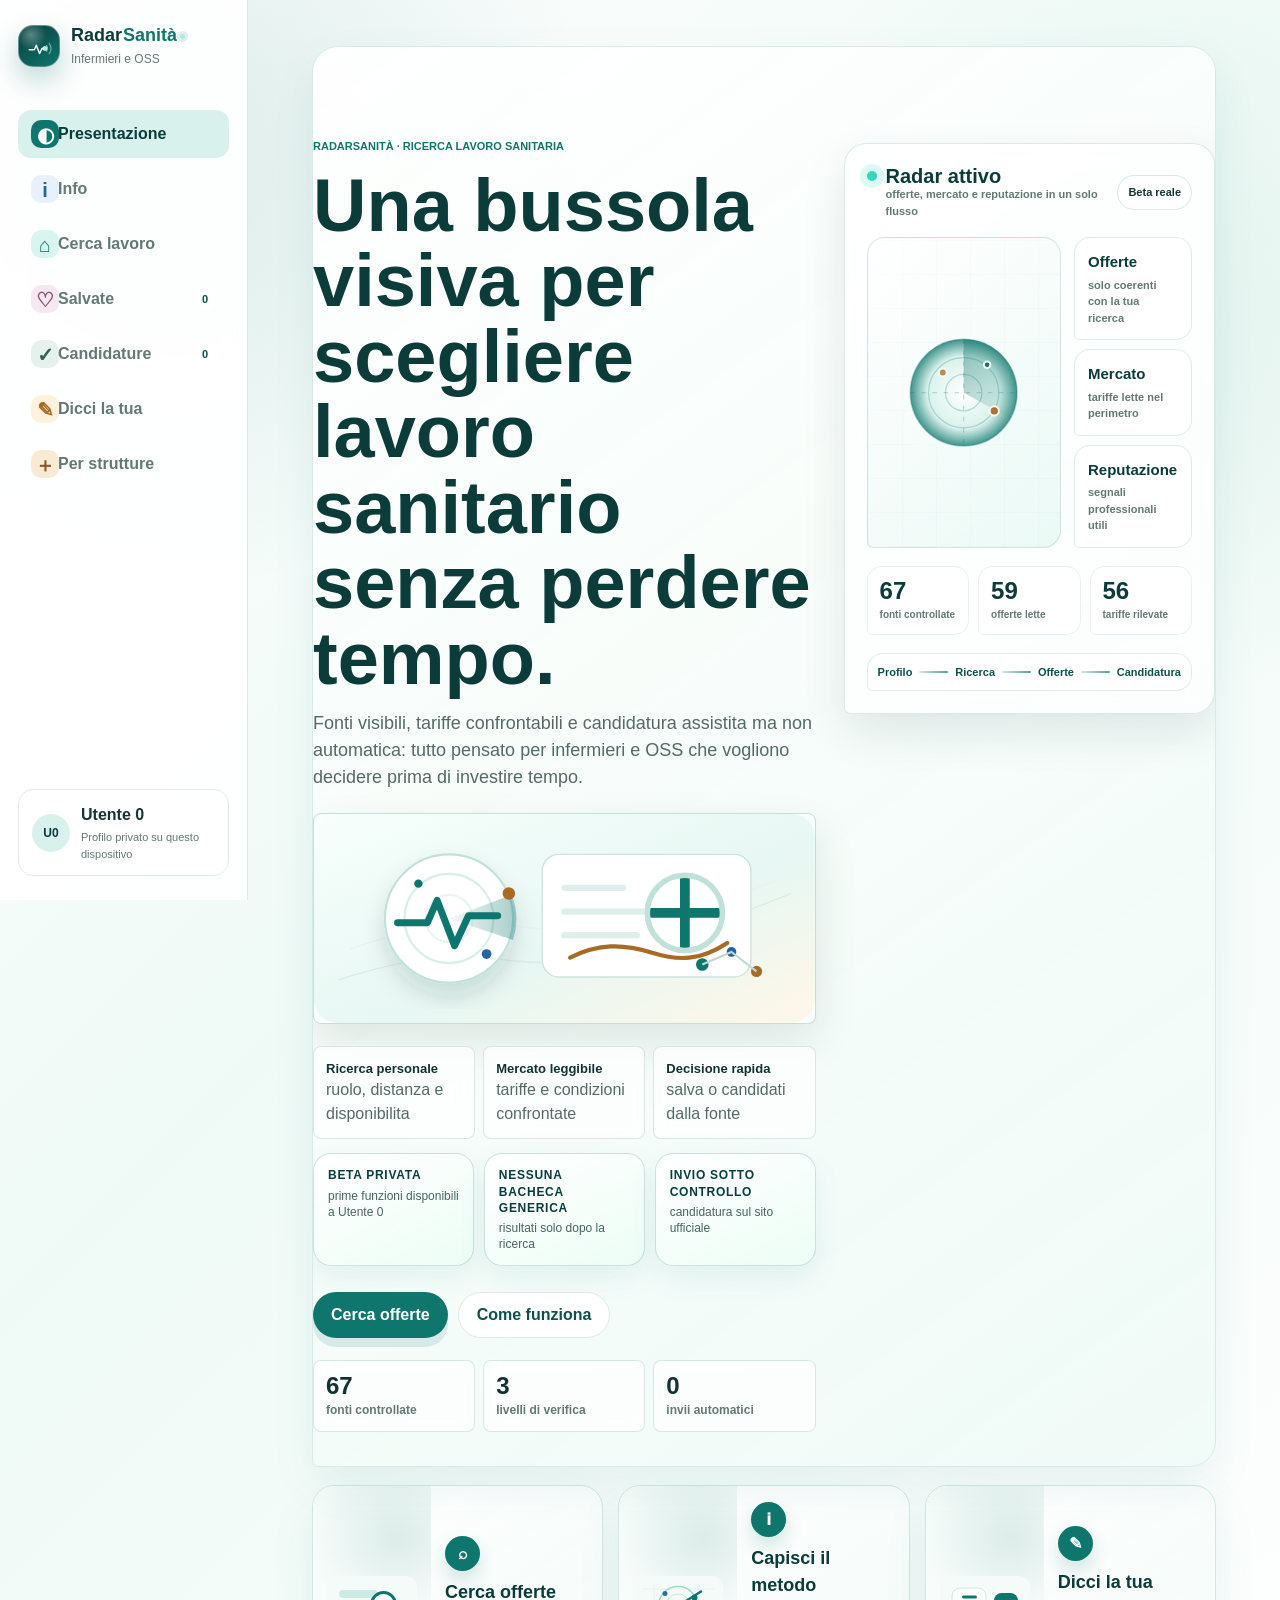
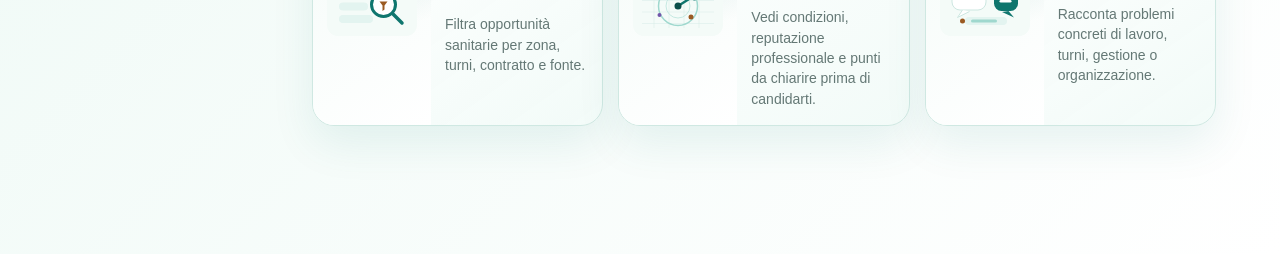
==== commit 29552c27: "Simplify results browsing and dossier copy" ====
--- a/index.html
+++ b/index.html
@@ -10,7 +10,7 @@
   <title>RadarSanità</title>
   <script>
     (() => {
-      const targetVersion = 62;
+      const targetVersion = 63;
       const params = new URLSearchParams(window.location.search);
       const currentVersion = Number(params.get("v"));
       if (currentVersion && currentVersion < targetVersion) {
@@ -19,7 +19,7 @@
       }
     })();
   </script>
-  <link rel="stylesheet" href="styles.css?v=62">
+  <link rel="stylesheet" href="styles.css?v=63">
 </head>
 <body>
   <div class="app-shell">
@@ -485,14 +485,14 @@
           </div>
         </div>
 
-        <div class="triage-strip" id="resultsTriage" aria-label="Sintesi della tua ricerca">
+        <div class="triage-strip hidden" id="resultsTriage" aria-label="Sintesi della tua ricerca">
           <div><small>Prima scelta</small><strong>Ambulatoriale</strong><span>Massima compatibilità</span></div>
           <div><small>Da leggere</small><strong>2 criticità</strong><span>Retribuzione e festivi</span></div>
           <div><small>Scartate</small><strong>31 offerte</strong><span>Fuori profilo o distanza</span></div>
         </div>
 
-        <div class="results-layout">
-          <aside class="filters-panel">
+        <div class="results-layout filters-collapsed">
+          <aside class="filters-panel hidden" id="resultsFilters">
             <div class="filter-panel-header">
               <h2>Filtri</h2>
               <button class="text-button" id="resetFilters">Azzera</button>
@@ -567,11 +567,16 @@
                   <option value="deadline">Scadenza</option>
                 </select>
               </label>
+              <div class="results-toolbar-actions">
+                <button class="secondary-button" type="button" data-action="toggle-results-filters" id="toggleResultsFilters">Filtri</button>
+                <button class="secondary-button" type="button" data-route="home">Modifica ricerca</button>
+                <button class="text-button" type="button" data-action="save-current-search-profile">Salva profilo</button>
+              </div>
             </div>
             <div class="result-deck-intro hidden" id="resultDeckIntro">
-              <span>Deck offerte</span>
-              <strong>Una proposta alla volta.</strong>
-              <small>Usa i controlli del deck per confrontare le offerte senza perdere il punto.</small>
+              <span>Offerte</span>
+              <strong>Valuta una proposta alla volta.</strong>
+              <small>Passa alla proposta successiva quando vuoi confrontarla con quella attuale.</small>
             </div>
             <div class="deck-controls hidden" id="deckControls" aria-label="Controlli deck risultati">
               <button class="secondary-button" type="button" data-action="deck-prev">Offerta precedente</button>
@@ -586,8 +591,8 @@
               <div class="search-analysis" id="searchAnalysis"></div>
               <button class="secondary-button" id="emptyReset">Modifica la ricerca</button>
             </div>
-            <section class="personal-market-panel" id="personalMarketPanel" aria-live="polite"></section>
-            <section class="screening-panel" aria-labelledby="screeningTitle">
+            <section class="personal-market-panel hidden" id="personalMarketPanel" aria-live="polite"></section>
+            <section class="screening-panel hidden" aria-labelledby="screeningTitle">
               <div>
                 <span class="eyebrow">Scrematura guidata</span>
                 <h2 id="screeningTitle">Perché vedi questi risultati</h2>
@@ -805,7 +810,7 @@
 
   <div class="toast" id="toast" role="status" aria-live="polite"></div>
 
-  <script src="data.js?v=62"></script>
-  <script src="app.js?v=62"></script>
+  <script src="data.js?v=63"></script>
+  <script src="app.js?v=63"></script>
 </body>
 </html>
--- a/styles.css
+++ b/styles.css
@@ -2019,6 +2019,10 @@
   align-items: start;
 }
 
+.results-layout.filters-collapsed {
+  grid-template-columns: minmax(0, 1fr);
+}
+
 .filters-panel {
   position: sticky;
   top: 24px;
@@ -2026,6 +2030,10 @@
   border: 1px solid var(--line);
   border-radius: 18px;
   background: white;
+}
+
+.filters-panel.hidden {
+  display: none !important;
 }
 
 .filter-panel-header {
@@ -2098,9 +2106,9 @@
 }
 
 .results-toolbar {
-  display: flex;
+  display: grid;
+  grid-template-columns: auto auto minmax(0, 1fr);
   align-items: center;
-  justify-content: space-between;
   gap: 15px;
   margin-bottom: 13px;
 }
@@ -2116,6 +2124,19 @@
 .results-toolbar select {
   width: auto;
   min-height: 38px;
+}
+
+.results-toolbar-actions {
+  display: flex;
+  flex-wrap: wrap;
+  gap: 8px;
+  justify-content: flex-end;
+}
+
+.results-toolbar-actions button {
+  min-height: 38px;
+  padding: 0 12px;
+  font-size: 12px;
 }
 
 .screening-panel {
@@ -9059,6 +9080,23 @@
 }
 
 @media (max-width: 760px) {
+  .results-toolbar {
+    grid-template-columns: 1fr;
+  }
+
+  .results-toolbar label {
+    justify-content: space-between;
+  }
+
+  .results-toolbar-actions {
+    display: grid;
+    grid-template-columns: 1fr 1fr;
+  }
+
+  .results-toolbar-actions button:last-child {
+    grid-column: 1 / -1;
+  }
+
   .search-vertical-flow {
     margin: 0;
     padding: 0;
